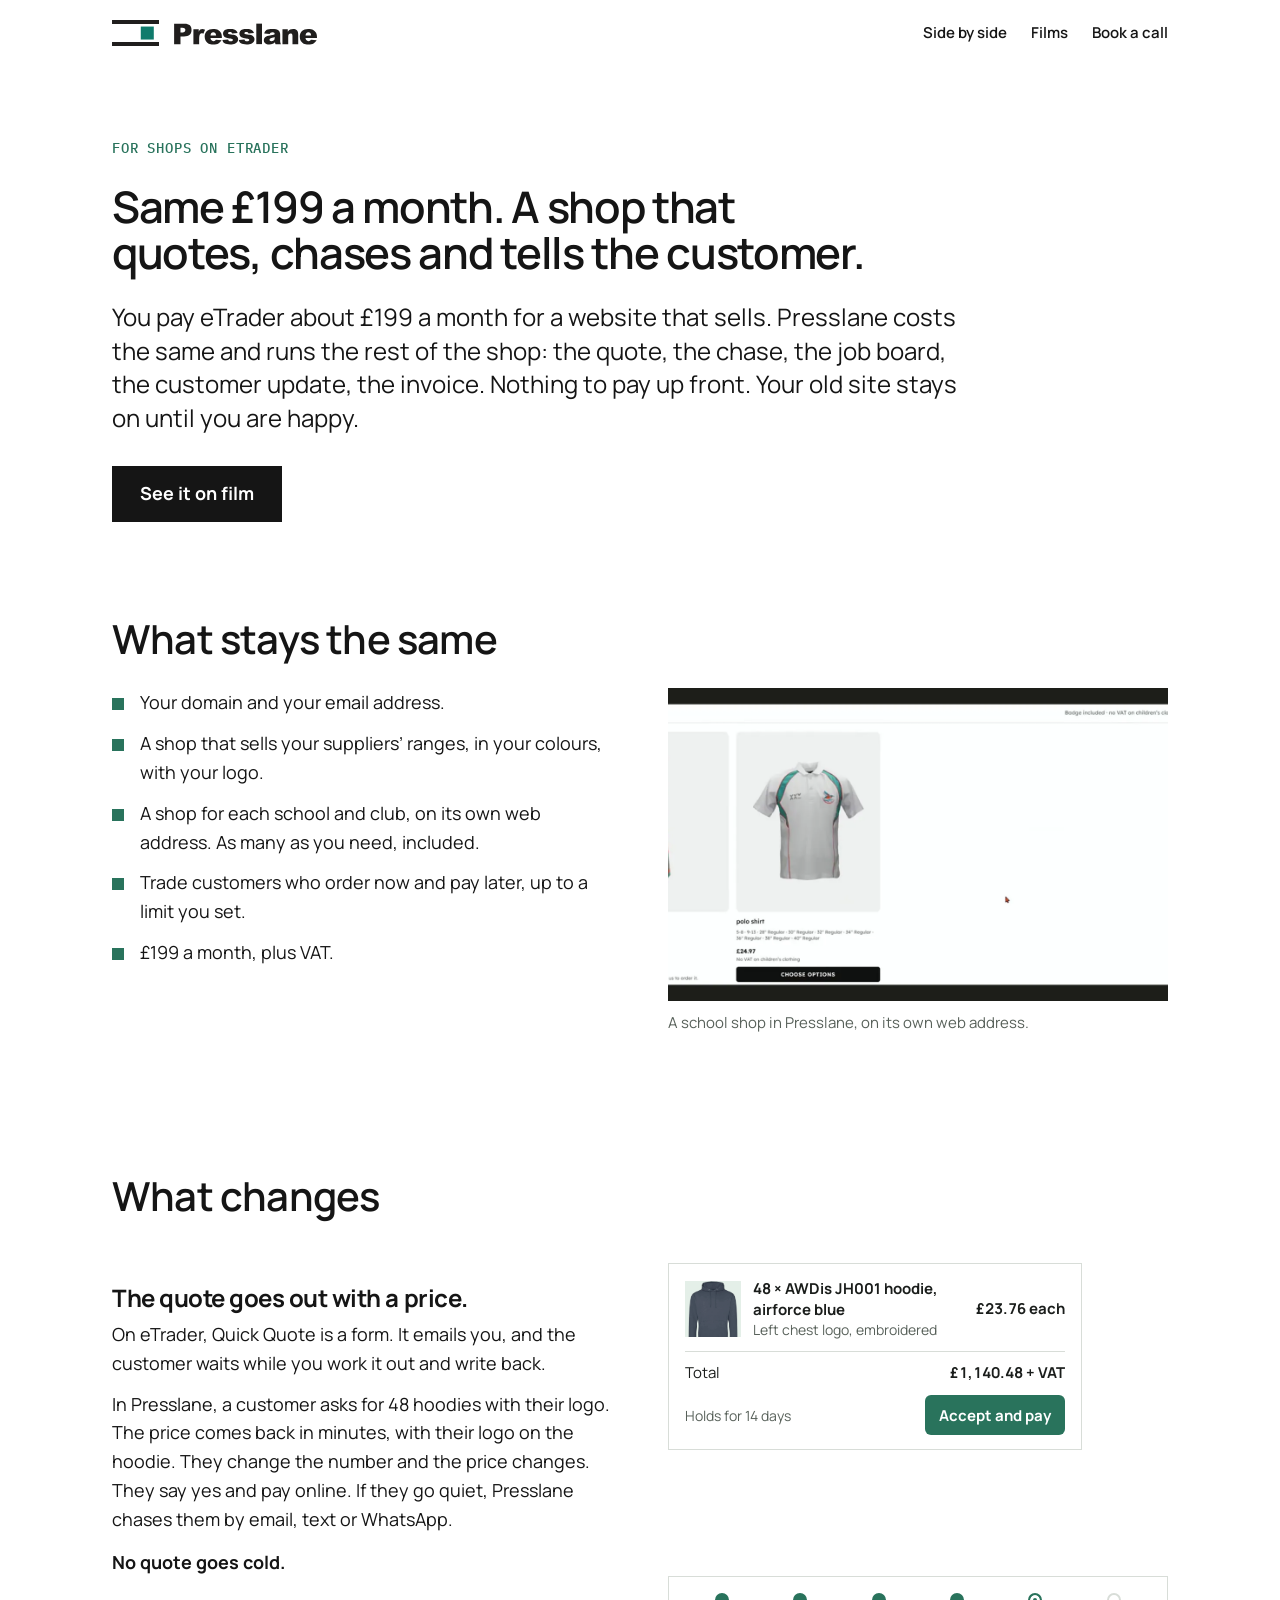
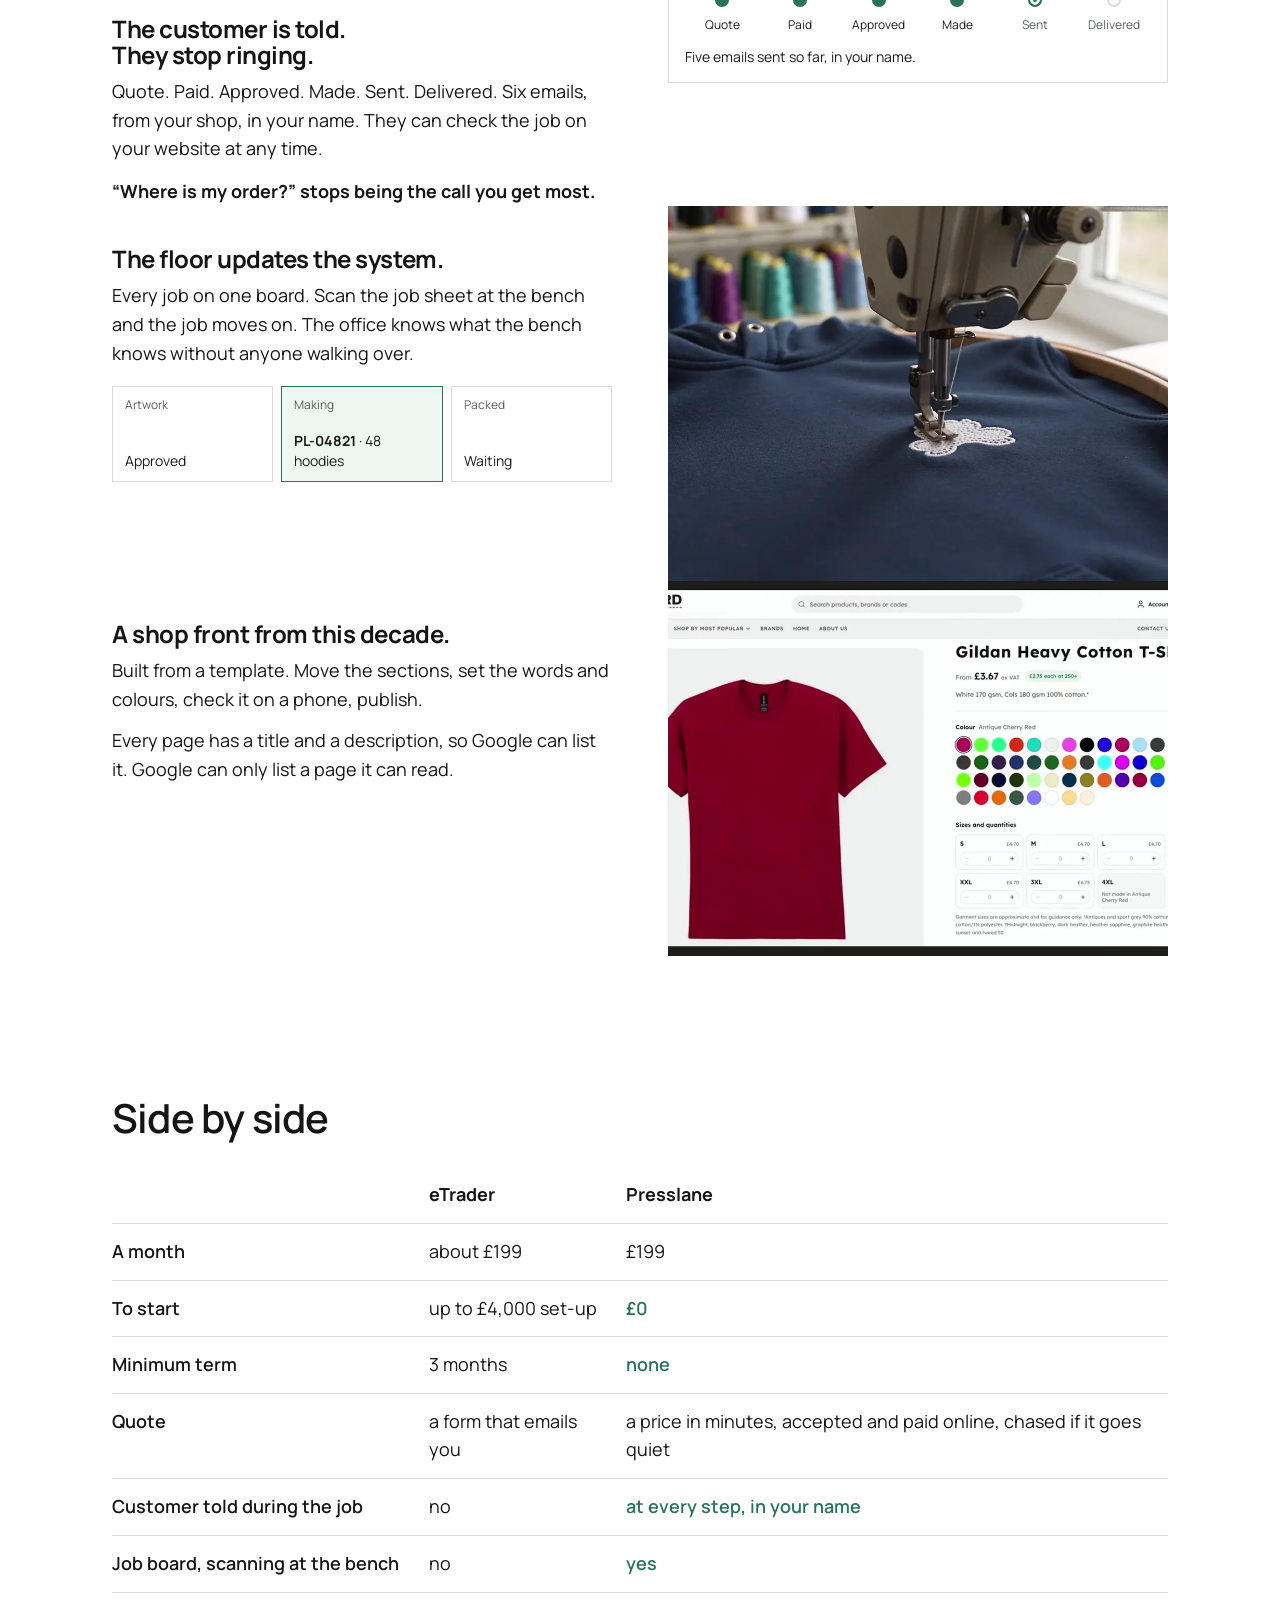
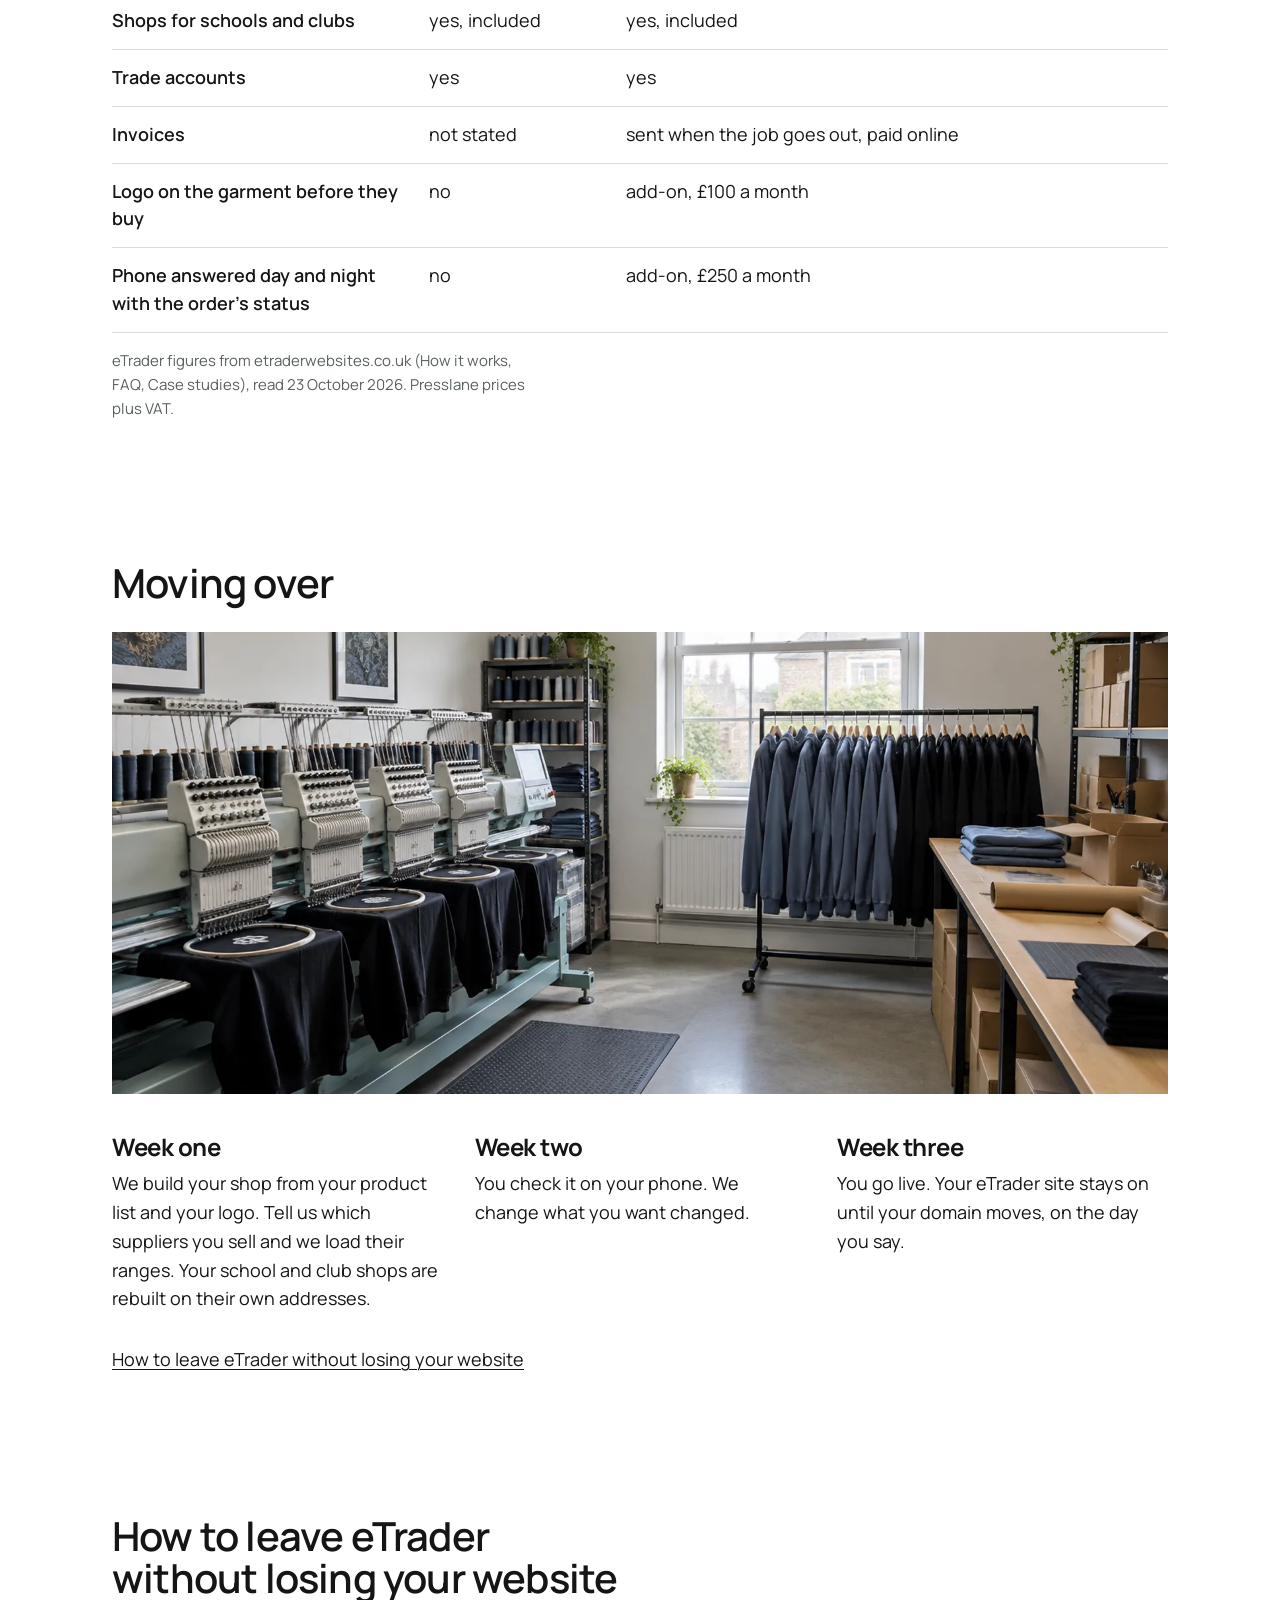
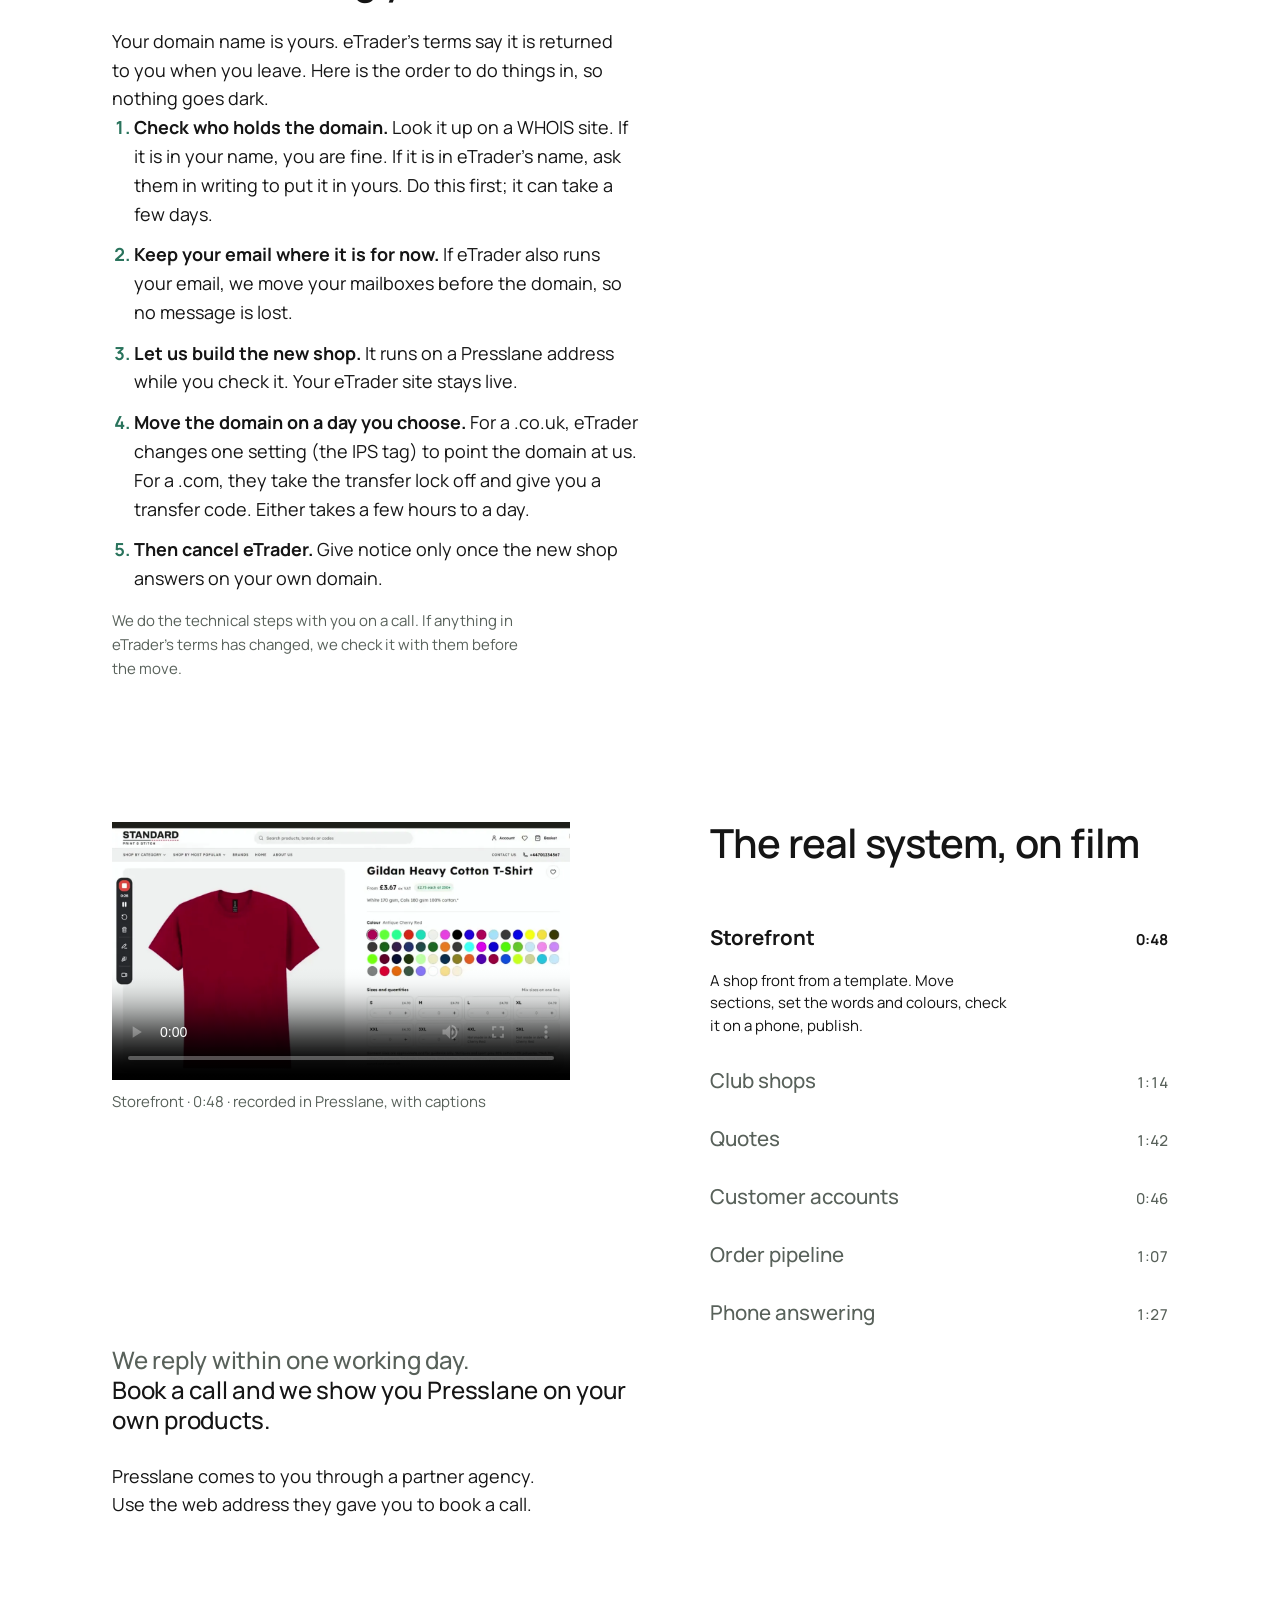
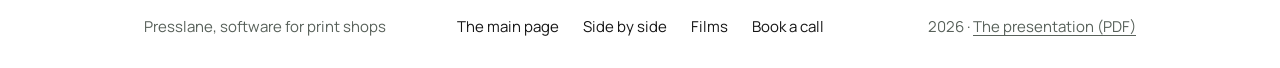
==== etrader/index.html @ ac603673 "Add the eTrader comparison page at /etrader For shops on eTrader, served on every agency address: wh" ====
<!doctype html>
<html lang="en-GB">
<head>
  <meta charset="utf-8">
  <meta name="viewport" content="width=device-width, initial-scale=1">
  <title>Presslane for shops on eTrader</title>
  <meta name="description" content="You pay eTrader about £199 a month for a website that sells. Presslane costs the same and runs the rest of the shop: the quote, the chase, the job board, the customer update, the invoice. Nothing up front.">
  <meta property="og:title" content="Presslane for shops on eTrader">
  <meta property="og:description" content="Same £199 a month. A shop that quotes, chases and tells the customer. Nothing to pay up front. Your old site stays on until you are happy.">
  <meta property="og:type" content="website">
  <link rel="icon" href="/favicon.svg" type="image/svg+xml">
  <link rel="preload" href="/assets/fonts/manrope-latin.woff2" as="font" type="font/woff2" crossorigin>
  <link rel="stylesheet" href="/styles.css">
  <style>
    /* The comparison page: the main page's styles, one reading column, flush left. */
    @font-face { font-family: "IBM Plex Mono"; src: url("/assets/fonts/plex-mono-500-latin.woff2") format("woff2"); font-weight: 500; font-display: swap; } /* taste-skill-ignore: the brief asks for a Plex Mono kicker */
    .cmp { background: var(--paper); }
    .cmp-wrap { max-width: 1120px; margin: 0 auto; padding: 0 var(--margin); }
    .cmp-top { display: flex; justify-content: space-between; align-items: center; gap: 16px; padding: 20px 0; }
    .cmp-top .lockup { width: clamp(140px, 16vw, 220px); }
    .cmp-top nav { display: flex; gap: 24px; font-size: var(--step-small); font-weight: 600; }
    .cmp-top nav a { text-decoration: none; }
    .kicker { font-family: "IBM Plex Mono", ui-monospace, Menlo, Consolas, monospace; font-weight: 500; font-size: 14px; letter-spacing: 0.06em; color: var(--accent); } /* taste-skill-ignore: the brief asks for this kicker */
    .cmp-hero { padding: 72px 0 96px; display: grid; gap: 24px; max-width: 960px; }
    .cmp-hero h1 { font-size: clamp(1.75rem, 1.2rem + 1.9vw, 3rem); line-height: 1.06; letter-spacing: -0.03em; max-width: 36ch; }
    .cmp-hero .sub { font-size: var(--step-lead); line-height: 1.4; max-width: 58ch; }
    .cmp-ctas { display: flex; flex-wrap: wrap; gap: 12px; margin-top: 8px; }
    .cmp-section { padding: 0 0 var(--section); }
    .cmp-section h2 { font-size: var(--step-head); margin-bottom: 28px; max-width: 20ch; }
    .cmp-section h3 { font-size: var(--step-lead); font-weight: 700; margin: 40px 0 10px; max-width: 24ch; }
    .cmp-section p, .cmp-section li { max-width: 46ch; line-height: 1.6; }
    .cmp-section p + p { margin-top: 12px; }
    .plain { list-style: none; padding: 0; display: grid; gap: 12px; }
    .plain li { padding-left: 28px; position: relative; }
    .plain li::before { content: ""; position: absolute; left: 0; top: 0.55em; width: 12px; height: 12px; background: var(--accent); }
    .cmp-section .closing { font-weight: 700; margin-top: 14px; }
    .change-grid { display: grid; grid-template-columns: 1fr 1fr; gap: 40px 56px; align-items: start; }
    .change-grid > *, .same-grid > *, .weeks-grid > * { min-width: 0; }
    .change-grid figure img { width: 100%; aspect-ratio: 4 / 3; object-fit: cover; }
    .change-grid .ui-quote { margin-top: 18px; max-width: 46ch; }

    /* the table: a real table, so it keeps its lines */
    .side { width: 100%; border-collapse: collapse; font-size: var(--step-body); }
    .side th, .side td { text-align: left; vertical-align: top; padding: 14px 16px 14px 0; border-bottom: 1px solid var(--ui-line); }
    .side th { font-weight: 700; font-size: var(--step-small); color: var(--muted); }
    .side th.brand { color: var(--ink); font-size: var(--step-body); }
    .side td:first-child { font-weight: 600; width: 30%; }
    .side td.yes { color: var(--accent); font-weight: 600; }
    .side td { padding-right: 24px; }
    .source { font-size: var(--step-small); color: var(--muted); margin-top: 16px; max-width: 70ch; }

    .weeks-grid { display: grid; grid-template-columns: repeat(3, 1fr); gap: 32px; }
    .weeks-grid h3 { margin-top: 0; }
    .band { margin: 0 0 40px; }
    .band img { width: 100%; aspect-ratio: 16 / 7; object-fit: cover; }
    .same-grid { display: grid; grid-template-columns: 1fr 1fr; gap: 40px 56px; align-items: start; }
    .same-grid figure img { width: 100%; aspect-ratio: 16 / 10; object-fit: cover; }
    .same-grid figcaption { font-size: var(--step-small); color: var(--muted); margin-top: 10px; }
    .guide ol { padding-left: 22px; display: grid; gap: 12px; }
    .guide li::marker { color: var(--accent); font-weight: 700; }

    /* the films block from the main page, in one column here */
    .cmp .films { padding: 0; grid-template-columns: 5fr 1fr 5fr; max-width: none; }
    .cmp .player { top: 12vh; }
    .cmp .talk { padding: 0 0 96px; }
    .cmp .talk-col { margin: 0; max-width: 560px; }
    .cmp .talk .weeks { display: none; }
    .cmp .foot { margin-top: 0; }

    @media (max-width: 899px) {
      .cmp-top nav { gap: 14px; }
      .cmp-top nav a { white-space: nowrap; }
      .cmp-top nav a:first-child { display: none; }
      .cmp-hero { padding: 40px 0 64px; }
      .cmp-section h2 { font-size: 1.5rem; }
      .change-grid, .same-grid { grid-template-columns: 1fr; gap: 24px; }
      .change-grid figure { order: -1; }
      .band img { aspect-ratio: 4 / 3; }
      /* the table stacks: each row becomes what, then eTrader, then Presslane */
      .side { font-size: 1rem; }
      .side thead { display: none; }
      .side tr { display: block; padding: 14px 0; border-bottom: 1px solid var(--ui-line); }
      .side td { display: block; border: 0; padding: 2px 0; width: auto; }
      .side td:first-child { width: auto; font-size: var(--step-body); padding-bottom: 6px; }
      .side td:nth-child(2)::before { content: "eTrader: "; color: var(--muted); }
      .side td:nth-child(3)::before { content: "Presslane: "; color: var(--muted); font-weight: 400; }
      .weeks-grid { grid-template-columns: 1fr; gap: 20px; }
      .cmp .films { grid-template-columns: 1fr; }
      .cmp .player { position: static; }
    }
  </style>
  <script>document.documentElement.classList.add('js')</script>
</head>
<body class="cmp">
<a class="skip" href="#main">Skip to content</a>

<div class="cmp-wrap">
  <header class="cmp-top">
    <a class="lockup" href="/" aria-label="Presslane, home"><img src="/assets/presslane-lockup.svg" alt="Presslane" width="220" height="28"></a>
    <nav aria-label="Page"><a class="link" href="#side">Side by side</a><a class="link" href="#films">Films</a><a class="link" href="#talk">Book a call</a></nav>
  </header>
</div>

<main id="main" class="cmp-wrap">

  <section class="cmp-hero" aria-labelledby="h1">
    <p class="kicker">FOR SHOPS ON ETRADER</p><!-- taste-skill-ignore: the brief asks for this kicker -->
    <h1 id="h1">Same £199 a month. A shop that quotes, chases and tells the customer.</h1>
    <p class="sub">You pay eTrader about £199 a month for a website that sells. Presslane costs the same and runs the rest of the shop: the quote, the chase, the job board, the customer update, the invoice. Nothing to pay up front. Your old site stays on until you are happy.</p>
    <div class="cmp-ctas">
      <a class="button js-book" href="#talk" hidden>Book a call</a>
      <a class="button quiet" href="#films">See it on film</a>
    </div>
  </section>

  <section class="cmp-section" id="same">
    <h2>What stays the same</h2>
    <div class="same-grid" data-reveal="parts">
      <ul class="plain">
        <li>Your domain and your email address.</li>
        <li>A shop that sells your suppliers’ ranges, in your colours, with your logo.</li>
        <li>A shop for each school and club, on its own web address. As many as you need, included.</li>
        <li>Trade customers who order now and pay later, up to a limit you set.</li>
        <li>£199 a month, plus VAT.</li>
      </ul>
      <figure><img src="/assets/system/club-shop-setup-poster.webp" alt="A school shop in Presslane: a tie and a polo shirt with the school badge" width="1280" height="720" loading="lazy"><figcaption>A school shop in Presslane, on its own web address.</figcaption></figure>
    </div>
  </section>

  <section class="cmp-section" id="changes">
    <h2>What changes</h2>

    <div class="change-grid" data-reveal="parts">
      <div>
        <h3>The quote goes out with a price.</h3>
        <p>On eTrader, Quick Quote is a form. It emails you, and the customer waits while you work it out and write back.</p>
        <p>In Presslane, a customer asks for 48 hoodies with their logo. The price comes back in minutes, with their logo on the hoodie. They change the number and the price changes. They say yes and pay online. If they go quiet, Presslane chases them by email, text or WhatsApp.</p>
        <p class="closing">No quote goes cold.</p>
      </div>
      <div>
        <div class="ui-quote" data-ui>
          <div class="ui-row">
            <div class="ui-thumb"><img src="/assets/hoodie.webp" alt="" width="56" height="56"></div>
            <div class="grow"><div class="ui-name">48 × AWDis JH001 hoodie, airforce blue</div><div class="ui-sub">Left chest logo, embroidered</div></div>
            <div class="ui-money">£23.76 each</div>
          </div>
          <div class="ui-row ui-total"><span>Total</span><span class="ui-money">£1,140.48 + VAT</span></div>
          <div class="ui-row"><span class="ui-sub">Holds for 14 days</span><span class="ui-btn">Accept and pay</span></div>
        </div>
      </div>
    </div>

    <div class="change-grid" data-reveal="parts">
      <div>
        <h3>The customer is told. They stop ringing.</h3>
        <p>Quote. Paid. Approved. Made. Sent. Delivered. Six emails, from your shop, in your name. They can check the job on your website at any time.</p>
        <p class="closing">“Where is my order?” stops being the call you get most.</p>
      </div>
      <div>
        <div class="ui-track" data-ui>
          <ol>
            <li class="done"><i></i>Quote</li><li class="done"><i></i>Paid</li><li class="done"><i></i>Approved</li>
            <li class="done"><i></i>Made</li><li class="now"><i></i>Sent</li><li><i></i>Delivered</li>
          </ol>
          <div class="ui-note">Five emails sent so far, in your name.</div>
        </div>
      </div>
    </div>

    <div class="change-grid" data-reveal="parts">
      <div>
        <h3>The floor updates the system.</h3>
        <p>Every job on one board. Scan the job sheet at the bench and the job moves on. The office knows what the bench knows without anyone walking over.</p>
        <div class="ui-frames" data-ui style="margin-top:18px;" aria-label="The job board">
          <div class="ui-card"><span class="ui-stage">Artwork</span><span>Approved</span></div>
          <div class="ui-card live"><span class="ui-stage">Making</span><span><b>PL-04821</b> · 48 hoodies</span></div>
          <div class="ui-card"><span class="ui-stage">Packed</span><span>Waiting</span></div>
        </div>
      </div>
      <figure><img src="/assets/video/make-poster.webp" alt="An embroidery machine stitching a logo onto a hoodie" width="960" height="960" loading="lazy"></figure>
    </div>

    <div class="change-grid" data-reveal="parts">
      <div>
        <h3>A shop front from this decade.</h3>
        <p>Built from a template. Move the sections, set the words and colours, check it on a phone, publish.</p>
        <p>Every page has a title and a description, so Google can list it. Google can only list a page it can read.</p>
      </div>
      <figure><img src="/assets/system/storefront-setup-poster.webp" alt="A Presslane shop front: a t-shirt product page with colours and sizes" width="1280" height="720" loading="lazy"></figure>
    </div>
  </section>

  <section class="cmp-section" id="side" data-reveal>
    <h2>Side by side</h2>
    <div class="side-scroll">
      <table class="side">
        <thead>
          <tr><th scope="col"><span class="sr-only">What</span></th><th scope="col" class="brand">eTrader</th><th scope="col" class="brand">Presslane</th></tr>
        </thead>
        <tbody>
          <tr><td>A month</td><td>about £199</td><td>£199</td></tr>
          <tr><td>To start</td><td>up to £4,000 set-up</td><td class="yes">£0</td></tr>
          <tr><td>Minimum term</td><td>3 months</td><td class="yes">none</td></tr>
          <tr><td>Quote</td><td>a form that emails you</td><td>a price in minutes, accepted and paid online, chased if it goes quiet</td></tr>
          <tr><td>Customer told during the job</td><td>no</td><td class="yes">at every step, in your name</td></tr>
          <tr><td>Job board, scanning at the bench</td><td>no</td><td class="yes">yes</td></tr>
          <tr><td>Shops for schools and clubs</td><td>yes, included</td><td>yes, included</td></tr>
          <tr><td>Trade accounts</td><td>yes</td><td>yes</td></tr>
          <tr><td>Invoices</td><td>not stated</td><td>sent when the job goes out, paid online</td></tr>
          <tr><td>Logo on the garment before they buy</td><td>no</td><td>add-on, £100 a month</td></tr>
          <tr><td>Phone answered day and night with the order’s status</td><td>no</td><td>add-on, £250 a month</td></tr>
        </tbody>
      </table>
    </div>
    <p class="source">eTrader figures from etraderwebsites.co.uk (How it works, FAQ, Case studies), read 23 October 2026. Presslane prices plus VAT.</p>
  </section>

  <section class="cmp-section" id="moving" data-reveal="parts">
    <h2>Moving over</h2>
    <figure class="band"><img src="/assets/photos/workshop.webp" alt="A small embroidery and print workshop in the morning, machines ready and a rail of finished garments" width="1600" height="900" loading="lazy"></figure>
    <div class="weeks-grid">
      <div><h3>Week one</h3><p>We build your shop from your product list and your logo. Tell us which suppliers you sell and we load their ranges. Your school and club shops are rebuilt on their own addresses.</p></div>
      <div><h3>Week two</h3><p>You check it on your phone. We change what you want changed.</p></div>
      <div><h3>Week three</h3><p>You go live. Your eTrader site stays on until your domain moves, on the day you say.</p></div>
    </div>
    <p style="margin-top:32px;"><a class="link-plain" href="#leaving">How to leave eTrader without losing your website</a></p>
  </section>

  <section class="cmp-section guide" id="leaving" data-reveal="parts">
    <h2>How to leave eTrader without losing your website</h2>
    <p>Your domain name is yours. eTrader’s terms say it is returned to you when you leave. Here is the order to do things in, so nothing goes dark.</p>
    <ol>
      <li><b>Check who holds the domain.</b> Look it up on a WHOIS site. If it is in your name, you are fine. If it is in eTrader’s name, ask them in writing to put it in yours. Do this first; it can take a few days.</li>
      <li><b>Keep your email where it is for now.</b> If eTrader also runs your email, we move your mailboxes before the domain, so no message is lost.</li>
      <li><b>Let us build the new shop.</b> It runs on a Presslane address while you check it. Your eTrader site stays live.</li>
      <li><b>Move the domain on a day you choose.</b> For a .co.uk, eTrader changes one setting (the IPS tag) to point the domain at us. For a .com, they take the transfer lock off and give you a transfer code. Either takes a few hours to a day.</li>
      <li><b>Then cancel eTrader.</b> Give notice only once the new shop answers on your own domain.</li>
    </ol>
    <p class="source">We do the technical steps with you on a call. If anything in eTrader’s terms has changed, we check it with them before the move.</p>
  </section>

  <section class="films" id="films">
    <div class="player">
      <video id="filmVideo" controls playsinline preload="none" poster="/assets/system/storefront-setup-poster.webp" width="1920" height="1080">
        <track id="filmTrack" kind="captions" srclang="en" label="English" src="/assets/system/storefront-setup.vtt" default>
      </video>
      <p class="now" id="filmNow">Storefront · 0:48 · recorded in Presslane, with captions</p>
    </div>
    <div class="film-list">
      <h2>The real system, on film</h2>
      <div id="filmRows">
        <button class="frow" type="button" aria-pressed="true" data-film="storefront"><span>Storefront</span><span class="len">0:48</span></button>
        <p class="fdesc">A shop front from a template. Move sections, set the words and colours, check it on a phone, publish.</p>
        <button class="frow" type="button" aria-pressed="false" data-film="clubshops"><span>Club shops</span><span class="len">1:14</span></button>
        <p class="fdesc">A shop for a school or club on its own address, with its crest and its sizes.</p>
        <button class="frow" type="button" aria-pressed="false" data-film="quotes"><span>Quotes</span><span class="len">1:42</span></button>
        <p class="fdesc">A quote built from your price list, sent, accepted and paid online.</p>
        <button class="frow" type="button" aria-pressed="false" data-film="customers"><span>Customer accounts</span><span class="len">0:46</span></button>
        <p class="fdesc">A trade customer set up to order now and pay later, with a credit limit.</p>
        <button class="frow" type="button" aria-pressed="false" data-film="pipeline"><span>Order pipeline</span><span class="len">1:07</span></button>
        <p class="fdesc">Every accepted quote lands as an order and moves down the board to the door.</p>
        <button class="frow" type="button" aria-pressed="false" data-film="voice"><span>Phone answering</span><span class="len">1:27</span></button>
        <p class="fdesc">A customer rings for an update. The answer changes as the order moves.</p>
      </div>
    </div>
  </section>

  <section class="talk" id="talk" aria-label="Book a call">
    <div class="talk-col">
      <p class="prompt"><span class="soft">We reply within one working day.</span><span class="hard">Book a call and we show you Presslane on your own products.</span></p>

      <form class="ask-form js-agency" id="contactForm" data-page="etrader" novalidate hidden>
        <div class="field-wrap">
          <label class="sr-only" for="cEmail">Your email</label>
          <input class="field" id="cEmail" name="email" type="email" autocomplete="email" required maxlength="200" placeholder="Your email">
          <button class="go" type="submit" aria-label="Send"><svg width="20" height="20" viewBox="0 0 20 20" aria-hidden="true"><path d="M3 10h12M10 4l6 6-6 6" fill="none" stroke="currentColor" stroke-width="2.4"/></svg></button>
        </div>
        <div class="more" id="cMore" hidden>
          <label class="sr-only" for="cName">Your name</label>
          <input class="field short" id="cName" name="name" autocomplete="name" required maxlength="100" placeholder="Your name">
          <label class="sr-only" for="cPhone">Phone, if you would rather talk</label>
          <input class="field short" id="cPhone" name="phone" type="tel" autocomplete="tel" maxlength="40" placeholder="Phone, if you would rather talk">
          <label class="sr-only" for="cSuppliers">Which suppliers do you sell?</label>
          <input class="field short" id="cSuppliers" name="suppliers" maxlength="300" placeholder="Which suppliers do you sell? Pencarrie, Ralawise…">
          <label class="sr-only" for="cMessage">Anything else</label>
          <textarea class="field" id="cMessage" name="message" rows="3" maxlength="4000" placeholder="Anything else you want us to know"></textarea>
          <button class="button" type="submit">Send</button>
        </div>
        <label class="hp" aria-hidden="true">Website<input name="website" tabindex="-1" autocomplete="off"></label>
        <p class="next" id="cNext">Your email first. Then your name and which suppliers you sell, so week one can start.</p>
      </form>

      <p class="ask-form js-agency" hidden><a class="button quiet js-book" href="#talk">Book a call</a></p>

      <p class="no-agency js-noagency">Presslane comes to you through a partner agency. Use the web address they gave you to book a call.</p>
    </div>
  </section>

  <footer class="foot">
    <span>Presslane, software for print shops</span>
    <nav aria-label="Site"><a href="/">The main page</a><a href="#side">Side by side</a><a href="#films">Films</a><a href="#talk">Book a call</a></nav>
    <span class="right">2026 · <a class="link-plain" href="/assets/presslane-presentation.pdf">The presentation (PDF)</a></span>
  </footer>

</main>

<script src="/assets/vendor/gsap.min.js" defer></script>
<script src="/assets/vendor/ScrollTrigger.min.js" defer></script>
<script src="/agencies.js" defer></script>
<script src="/app.js" defer></script>
</body>
</html>
---- styles.css ----
/* Presslane marketing site — the split stage.
   One typeface (Manrope), white paper, Presslane green, square corners.
   Half the screen is a stage that follows one job; the other half is a calm reading column. */

@font-face {
  font-family: "Manrope";
  src: url("assets/fonts/manrope-latin.woff2") format("woff2");
  font-weight: 400 800;
  font-display: swap;
}

:root {
  --ground: #eef1ee;        /* the page behind the two panels */
  --paper: #ffffff;         /* the reading sheet */
  --field: #e4efe8;         /* the stage field, pale Presslane green */
  --ink: #151515;
  --muted: #58615a;
  --accent: #29735c;        /* Presslane green */
  --accent-strong: #1f5a48;
  --accent-ink: #ffffff;
  --dark: #0c221d;          /* the one dark field */
  --dark-ink: #f1f5f2;
  --dark-muted: #b4c9bd;
  --ui-line: #d8ddd8;       /* only inside interface fragments and forms */

  --font: "Manrope", system-ui, -apple-system, "Segoe UI", sans-serif;
  --step-small: 0.9375rem;
  --step-body: clamp(1.0625rem, 1rem + 0.3vw, 1.125rem);
  --step-lead: clamp(1.25rem, 1.1rem + 0.6vw, 1.5rem);
  --step-head: clamp(1.75rem, 1.25rem + 1.7vw, 2.5rem);
  --step-display: clamp(2.5rem, 1.6rem + 2.7vw, 3.5rem);

  --gap: 12px;
  --margin: clamp(20px, 3vw, 32px);
  --axis: clamp(24px, 8vw, 112px);       /* the reading column's left edge inside the sheet */
  --section: clamp(96px, 11vw, 176px);
  --radius: 0;

  --ease-out: cubic-bezier(0.22, 1, 0.36, 1);
  --ease-in-out: cubic-bezier(0.76, 0, 0.24, 1);
  --ease-soft: cubic-bezier(0.33, 1, 0.68, 1);
  --t-press: 140ms;
  --t-hover: 180ms;
  --t-ui: 240ms;
  --t-reveal: 800ms;
}

/* ---------- reset ---------- */
*, *::before, *::after { box-sizing: border-box; }
html { -webkit-text-size-adjust: 100%; text-size-adjust: 100%; }
body {
  margin: 0; background: var(--ground); color: var(--ink);
  font-family: var(--font); font-size: var(--step-body); line-height: 1.55;
  font-kerning: normal; -webkit-font-smoothing: antialiased; text-rendering: optimizeLegibility;
}
h1, h2, h3, p, figure, blockquote, ul, ol, dl, dd { margin: 0; }
ul[class], ol[class] { padding: 0; list-style: none; }
img, video, svg { display: block; max-width: 100%; }
img, video { height: auto; }
button, input, select, textarea { font: inherit; color: inherit; }
button { background: none; border: 0; padding: 0; cursor: pointer; }
a { color: inherit; }
h1, h2, h3 { font-weight: 600; text-wrap: balance; letter-spacing: -0.02em; line-height: 1.05; }
p { text-wrap: pretty; }
.sr-only { position: absolute; width: 1px; height: 1px; overflow: hidden; clip-path: inset(50%); white-space: nowrap; }
:focus-visible { outline: 2px solid var(--accent); outline-offset: 3px; }
::selection { background: var(--accent); color: var(--accent-ink); }
[hidden] { display: none !important; }
.skip { position: absolute; left: 16px; top: -100px; z-index: 100; background: var(--ink); color: #fff; padding: 12px 16px; font-weight: 700; }
.skip:focus { top: 12px; }

/* ---------- controls ---------- */
.button {
  display: inline-flex; align-items: center; justify-content: center; min-height: 56px; padding: 0 28px;
  background: var(--accent); color: var(--accent-ink); font-weight: 700; text-decoration: none; white-space: nowrap;
  border-radius: var(--radius);
  transition: transform var(--t-press) var(--ease-out), background-color var(--t-hover) ease;
}
.button:active { transform: scale(0.97); }
.button.quiet { background: var(--ink); }
.link { text-decoration: underline; text-decoration-color: transparent; text-underline-offset: 0.2em; text-decoration-thickness: 0.07em; transition: text-decoration-color var(--t-hover) ease; }
.link-plain { text-decoration: underline; text-underline-offset: 0.18em; text-decoration-thickness: 0.07em; }
@media (hover: hover) and (pointer: fine) {
  .button:hover { background-color: var(--accent-strong); }
  .button.quiet:hover { background-color: #000; }
  .link:hover { text-decoration-color: currentColor; }
}

/* =========================================================
   The split: reading sheet on the left, the stage on the right
   ========================================================= */
.split {
  display: grid; grid-template-columns: 1fr 1fr; gap: var(--gap);
  padding: var(--gap); align-items: stretch;   /* the stage column must run the full height, or its sticky panel has no room to travel */
}
.read { background: var(--paper); min-width: 0; border-radius: var(--radius); grid-column: 1; grid-row: 1; }
.stage { position: relative; min-width: 0; grid-column: 2; grid-row: 1; }
.stage-inner {
  position: sticky; top: var(--gap); height: calc(100svh - 2 * var(--gap));
  background: var(--field); overflow: hidden; border-radius: var(--radius);
}
.layer { position: absolute; inset: 0; opacity: 0; visibility: hidden; }
.layer.is-on { opacity: 1; visibility: visible; }
.layer img, .layer video { width: 100%; height: 100%; object-fit: cover; }
.layer-field { display: grid; place-items: center; padding: 5% 6% 84px; }
.layer-field svg { width: 100%; height: 100%; }
.layer-sheet { display: grid; place-items: center; padding: 6% 8% 84px; }
.layer-sheet svg { width: 100%; height: 100%; }

/* the bar across the bottom of the stage: your logo rides along */
.stage-bar {
  position: absolute; left: 0; right: 0; bottom: 0; height: 72px; z-index: 3;
  background: var(--paper); display: flex; align-items: center; gap: 10px; padding: 0 16px;
}
.stage-bar .bar-label { font-size: var(--step-small); font-weight: 700; margin-right: 6px; white-space: nowrap; }
.logo-pick {
  width: 56px; height: 36px; display: grid; place-items: center; background: var(--field); color: var(--ink);
  border-radius: var(--radius); transition: transform var(--t-press) var(--ease-out), background-color var(--t-hover) ease;
}
.logo-pick svg { width: 46px; height: 24px; }
.logo-pick[aria-pressed="true"] { background: var(--ink); color: #fff; }
.logo-pick:active { transform: scale(0.95); }
.upload { position: relative; overflow: hidden; display: inline-flex; align-items: center; min-height: 36px; padding: 0 12px; background: var(--accent); color: var(--accent-ink); font-weight: 700; font-size: var(--step-small); cursor: pointer; white-space: nowrap; }
.upload input { position: absolute; inset: 0; opacity: 0; cursor: pointer; }
.upload:focus-within { outline: 2px solid var(--ink); outline-offset: 2px; }
.bar-status { font-size: var(--step-small); color: var(--muted); margin-left: auto; max-width: 24ch; text-align: right; line-height: 1.3; }

/* stamps on the hoodie */
.stamp { opacity: 0; visibility: hidden; }

/* ---------- hero: the menu sheet ---------- */
.hero {
  min-height: calc(100svh - 2 * var(--gap));
  display: grid; grid-template-rows: auto 1fr; padding: 20px var(--margin) 0; text-align: center;
}
.top { display: grid; grid-template-columns: 1fr auto 1fr; align-items: center; gap: 16px; }
.top a.link { font-size: var(--step-small); font-weight: 600; text-decoration: none; }
.top a.link:first-child { justify-self: start; }
.top a.link:last-child { justify-self: end; }
.top .lockup { width: clamp(150px, 18vw, 260px); margin: 0 auto; }
.top .lockup img { width: 100%; }
.hero-body { align-self: start; padding-top: 20vh; padding-bottom: 72px; display: grid; gap: 22px; justify-items: center; }
.hero h1 { font-size: var(--step-display); font-weight: 600; line-height: 1.02; letter-spacing: -0.03em; max-width: 15ch; }
.hero .sub { font-size: var(--step-lead); line-height: 1.4; max-width: 38ch; }
.hero .button { margin-top: 10px; }

/* ---------- the gaps: narrow column, nothing else ---------- */
.gaps { padding: calc(var(--section) * 0.6) var(--margin) var(--section) var(--axis); }
.gaps .col { max-width: 340px; display: grid; gap: 1.1em; font-size: 1rem; line-height: 1.55; }
.gaps .col p:first-child { font-weight: 700; font-size: var(--step-body); }

/* ---------- one job: run-in column ---------- */
.job { padding: 0 var(--margin) var(--section) var(--axis); }
.job h2 { font-size: var(--step-head); margin-bottom: 48px; max-width: 16ch; }
.step { max-width: 46ch; }
.step + .step { margin-top: 72px; }
.step p { line-height: 1.6; }
.step p b { font-weight: 700; }
.evidence { margin-top: 20px; }
.m-pic { display: none; }   /* the phone's own pictures; the stage carries them on wide screens */

/* interface fragments: the product's own conventions apply inside */
[data-ui] { background: #fff; color: #1a1d1b; font-size: 15px; line-height: 1.4; border: 1px solid var(--ui-line); } /* taste-skill-ignore: the product's own border */
.ui-quote { padding: 14px 16px; display: grid; gap: 12px; }
.ui-row { display: flex; gap: 12px; align-items: center; justify-content: space-between; }
.ui-row .grow { flex: 1; min-width: 0; }
.ui-thumb { width: 56px; height: 56px; background: var(--field); flex: none; display: grid; place-items: center; overflow: hidden; }
.ui-thumb img, .ui-thumb svg { width: 100%; height: 100%; object-fit: contain; }
.ui-name { font-weight: 700; }
.ui-sub { color: #58615a; font-size: 14px; }
.ui-money { font-variant-numeric: tabular-nums; font-weight: 700; white-space: nowrap; }
.ui-total { border-top: 1px solid var(--ui-line); padding-top: 10px; } /* taste-skill-ignore: inside a data-ui fragment */
.ui-btn { display: inline-flex; align-items: center; min-height: 40px; padding: 0 14px; background: var(--accent); color: #fff; font-weight: 700; border-radius: 6px; font-size: 15px; }
.ui-ok { color: var(--accent); font-weight: 700; }
.ui-frames { display: grid; grid-template-columns: repeat(3, 1fr); gap: 8px; border: 0; background: transparent; }
.ui-card { height: 96px; border: 1px solid var(--ui-line); background: #fff; padding: 10px 12px; font-size: 14px; display: grid; align-content: space-between; } /* taste-skill-ignore: inside a data-ui fragment */
.ui-card .ui-stage { font-size: 12px; color: #58615a; }
.ui-card.live { border-color: var(--accent); background: #eef6f2; }
.ui-mail { padding: 14px 16px; display: grid; gap: 6px; }
.ui-mail .ui-from { font-size: 13px; color: #58615a; }
.ui-mail .ui-subject { font-weight: 700; font-size: 16px; }
.ui-track { padding: 16px; }
.ui-track ol { display: grid; grid-template-columns: repeat(6, 1fr); gap: 4px; padding: 0; list-style: none; counter-reset: none; }
.ui-track li { font-size: 12px; text-align: center; color: #58615a; display: grid; gap: 8px; justify-items: center; }
.ui-track li i { display: block; width: 14px; height: 14px; border-radius: 50%; background: #fff; border: 2px solid var(--ui-line); }
.ui-track li.done i { background: var(--accent); border-color: var(--accent); }
.ui-track li.done { color: #1a1d1b; }
.ui-track li.now i { border-color: var(--accent); box-shadow: inset 0 0 0 3px #fff; background: var(--accent); } /* taste-skill-ignore: a ring inside a data-ui fragment */
.ui-track .ui-note { margin-top: 12px; font-size: 14px; }

/* ---------- the box: a job sheet with the parts on it ---------- */
.box { background: var(--field); padding: 64px var(--margin) 88px var(--axis); }
.sheet {
  background: var(--paper); max-width: 560px; padding: 48px 32px 60px;
  clip-path: polygon(
    0 8px, 2.5% 0, 5% 8px, 7.5% 0, 10% 8px, 12.5% 0, 15% 8px, 17.5% 0, 20% 8px, 22.5% 0, 25% 8px, 27.5% 0, 30% 8px, 32.5% 0, 35% 8px, 37.5% 0, 40% 8px, 42.5% 0, 45% 8px, 47.5% 0, 50% 8px, 52.5% 0, 55% 8px, 57.5% 0, 60% 8px, 62.5% 0, 65% 8px, 67.5% 0, 70% 8px, 72.5% 0, 75% 8px, 77.5% 0, 80% 8px, 82.5% 0, 85% 8px, 87.5% 0, 90% 8px, 92.5% 0, 95% 8px, 97.5% 0, 100% 8px,
    100% calc(100% - 8px), 97.5% 100%, 95% calc(100% - 8px), 92.5% 100%, 90% calc(100% - 8px), 87.5% 100%, 85% calc(100% - 8px), 82.5% 100%, 80% calc(100% - 8px), 77.5% 100%, 75% calc(100% - 8px), 72.5% 100%, 70% calc(100% - 8px), 67.5% 100%, 65% calc(100% - 8px), 62.5% 100%, 60% calc(100% - 8px), 57.5% 100%, 55% calc(100% - 8px), 52.5% 100%, 50% calc(100% - 8px), 47.5% 100%, 45% calc(100% - 8px), 42.5% 100%, 40% calc(100% - 8px), 37.5% 100%, 35% calc(100% - 8px), 32.5% 100%, 30% calc(100% - 8px), 27.5% 100%, 25% calc(100% - 8px), 22.5% 100%, 20% calc(100% - 8px), 17.5% 100%, 15% calc(100% - 8px), 12.5% 100%, 10% calc(100% - 8px), 7.5% 100%, 5% calc(100% - 8px), 2.5% 100%, 0 calc(100% - 8px)
  );
}
.sheet h2 { text-align: center; font-size: var(--step-display); margin-bottom: 40px; }
.group + .group { margin-top: 44px; }
.group h3 { font-size: var(--step-body); font-weight: 700; margin-bottom: 18px; }
.item + .item { margin-top: 18px; }
.item-row { display: flex; justify-content: space-between; align-items: baseline; gap: 16px; }
.item-row .name { font-size: var(--step-body); font-weight: 600; }
.item-row .val { font-size: var(--step-small); color: var(--accent); font-weight: 700; white-space: nowrap; text-decoration: none; }
.item-row .val.plain { color: var(--muted); font-weight: 500; }
.item .desc { font-size: var(--step-small); color: var(--muted); max-width: 34ch; margin-top: 2px; }
.sheet .foot-line { margin-top: 44px; font-size: var(--step-small); color: var(--muted); text-align: center; }

/* =========================================================
   Showcase: their words on the dark field, your quote on the light
   ========================================================= */
.ask { display: grid; grid-template-columns: 1fr 1fr; position: relative; }
.ask-in, .ask-out { min-height: 90svh; padding: 26vh 8vw 140px; position: relative; }
.ask-in { background: var(--dark); color: var(--dark-ink); }
.ask-out { background: var(--field); color: var(--ink); }
.ask label.lbl { display: block; font-size: var(--step-small); color: var(--dark-muted); margin-bottom: 12px; }
.ask textarea {
  width: 100%; max-width: 34ch; min-height: 7.5em; resize: none; background: transparent; color: inherit; border: 0; padding: 0;
  font-size: clamp(1.25rem, 1rem + 0.9vw, 1.5rem); line-height: 1.4; caret-color: #fff;
}
.ask textarea:focus { outline: 0; }
.ask .hint { font-size: var(--step-small); color: var(--dark-muted); margin-top: 16px; max-width: 34ch; }
.ask-title { position: absolute; inset: 0; pointer-events: none; font-size: clamp(2.5rem, 5vw, 5rem); font-weight: 600; letter-spacing: -0.03em; line-height: 1; }
.ask-title span { position: absolute; bottom: 32px; }
.ask-title .a { left: 8vw; color: var(--dark-ink); }
.ask-title .b { right: 8vw; color: var(--ink); }
.quote-card { width: 100%; max-width: 500px; }
.quote-card .ui-head { display: flex; justify-content: space-between; gap: 12px; font-size: 14px; color: #58615a; padding: 12px 16px; border-bottom: 1px solid var(--ui-line); } /* taste-skill-ignore: inside a data-ui fragment */
.quote-card .ui-body { padding: 14px 16px; display: grid; gap: 12px; }
.swatch { display: inline-block; width: 12px; height: 12px; border-radius: 50%; vertical-align: -1px; margin-right: 4px; border: 1px solid rgba(0,0,0,.15); }

/* =========================================================
   Price: set like a menu
   ========================================================= */
.price { max-width: 1400px; margin: 0 auto; padding: var(--section) var(--margin); display: grid; grid-template-columns: repeat(12, minmax(0, 1fr)); column-gap: 24px; row-gap: 40px; }
.price-head { grid-column: 1 / span 4; }
.price-head h2 { font-size: var(--step-head); }
.price-head img { width: 100%; max-width: 300px; aspect-ratio: 4 / 5; object-fit: cover; margin-top: 32px; }
.price-list { grid-column: 5 / -1; display: grid; grid-template-columns: 1fr 1fr; gap: 48px 64px; align-content: start; }
.pgroup h3 { font-size: 24px; font-weight: 500; margin-bottom: 20px; letter-spacing: -0.01em; }
.prow { display: flex; justify-content: space-between; align-items: baseline; gap: 16px; font-size: var(--step-body); font-weight: 600; }
.prow .money { font-variant-numeric: tabular-nums; white-space: nowrap; }
.pitem + .pitem { margin-top: 22px; }
.pdesc { font-size: 1rem; color: var(--muted); max-width: 36ch; margin-top: 4px; line-height: 1.45; }
.pdesc.ink { color: var(--ink); }

/* =========================================================
   Films: sticky player, active list
   ========================================================= */
.films { max-width: 1400px; margin: 0 auto; padding: 0 var(--margin) var(--section); display: grid; grid-template-columns: 5fr 1fr 5fr; column-gap: 24px; }
.player { position: sticky; top: 12vh; grid-column: 1; }
.player video { width: 100%; aspect-ratio: 16 / 9; background: #0c221d; }
.player .now { font-size: var(--step-small); color: var(--muted); margin-top: 10px; }
.film-list { grid-column: 3; }
.film-list h2 { font-size: var(--step-head); margin-bottom: 48px; }
.frow { display: flex; justify-content: space-between; align-items: baseline; gap: 16px; width: 100%; text-align: left; min-height: 58px; padding: 10px 0; font-size: clamp(1.25rem, 1.6vw, 1.5rem); color: var(--muted); font-weight: 500; transition: color var(--t-hover) ease; }
.frow .len { font-size: var(--step-small); color: var(--muted); font-variant-numeric: tabular-nums; }
.frow[aria-pressed="true"] { color: var(--ink); font-weight: 700; }
.frow[aria-pressed="true"] .len { color: var(--ink); }
.fdesc { display: none; font-size: var(--step-small); max-width: 34ch; padding: 0 0 18px; line-height: 1.5; }
.frow[aria-pressed="true"] + .fdesc { display: block; }
@media (hover: hover) and (pointer: fine) { .frow:hover { color: var(--ink); } }

/* =========================================================
   Who it is for: a row you drag
   ========================================================= */
.who { padding: 0 0 var(--section); overflow-x: clip; }   /* the pictures slide in from the right; nothing may widen the page meanwhile */
.who .head { max-width: 1400px; margin: 0 auto 32px; padding: 0 var(--margin); display: grid; gap: 12px; }
.who h2 { font-size: var(--step-head); max-width: 16ch; }
.who .head p { max-width: 46ch; }
.row { display: grid; grid-template-columns: repeat(4, minmax(0, 1fr)); gap: var(--gap); padding: 0 var(--margin); max-width: 1400px; margin: 0 auto; }
.row figure { min-width: 0; }
.row img { width: 100%; aspect-ratio: 4 / 5; object-fit: cover; }
.row figcaption { font-size: var(--step-body); font-weight: 700; margin-top: 10px; }

/* =========================================================
   Talk to us: a picture of the floor, then one field
   ========================================================= */
.talk { padding: 0 var(--margin) 120px; }
.talk-photo { max-width: 1400px; margin: 0 auto 88px; }
.talk-photo img { width: 100%; aspect-ratio: 16 / 7; object-fit: cover; }
.talk-col { max-width: 520px; margin: 0 auto; }
.prompt { font-size: var(--step-lead); font-weight: 500; line-height: 1.25; letter-spacing: -0.01em; }
.prompt .soft { display: block; color: var(--muted); }
.prompt .hard { display: block; color: var(--ink); }
.ask-form { margin-top: 28px; display: grid; gap: 12px; }
.field-wrap { position: relative; }
.field { width: 100%; height: 64px; padding: 0 72px 0 20px; background: var(--field); border: 0; font-size: 1.125rem; border-radius: var(--radius); }
.field.short { height: 56px; padding-right: 20px; }
.field:focus { outline: 2px solid var(--accent); outline-offset: -2px; }
.go { position: absolute; right: 10px; top: 10px; width: 44px; height: 44px; display: grid; place-items: center; background: var(--accent); color: #fff; border-radius: var(--radius); transition: transform var(--t-press) var(--ease-out), background-color var(--t-hover) ease; }
.go:active { transform: scale(0.95); }
.more { display: grid; gap: 12px; }
.more textarea.field { height: auto; min-height: 96px; padding: 14px 20px; resize: vertical; }
.more .button { justify-self: start; }
.next { font-size: var(--step-small); color: var(--muted); }
.next.said { color: var(--ink); font-size: var(--step-small); font-weight: 600; }
.hp { position: absolute; left: -9999px; width: 1px; height: 1px; overflow: hidden; } /* taste-skill-ignore: the form's honeypot, not a line */
.weeks { margin-top: 72px; display: grid; gap: 14px; font-size: var(--step-small); }
.weeks div { display: grid; grid-template-columns: 112px 1fr; gap: 16px; }
.weeks dt { font-weight: 700; }
.weeks dd { margin: 0; color: var(--ink); }
.no-agency { margin-top: 28px; font-size: var(--step-body); max-width: 40ch; }

/* ---------- footer: one quiet line ---------- */
.foot { margin-top: 12svh; padding: 0 var(--margin) 30px; display: grid; grid-template-columns: 1fr auto 1fr; align-items: baseline; font-size: var(--step-small); color: var(--muted); }
.foot nav { display: flex; gap: 24px; justify-content: center; }
.foot nav a { color: var(--ink); text-decoration: none; }
.foot .right { justify-self: end; }

/* =========================================================
   Motion helpers (content is visible without script)
   ========================================================= */
.lines .line { display: block; overflow: hidden; padding-bottom: 0.08em; margin-bottom: -0.08em; }
.lines [data-line] { display: block; }
@media (prefers-reduced-motion: no-preference) {
  .js [data-rise] { opacity: 0; transform: translateY(18px); animation: rise var(--t-reveal) var(--ease-out) forwards; animation-delay: calc(var(--i, 0) * 90ms + 160ms); }
  .js .lines [data-line] { transform: translateY(105%); animation: line-up 900ms var(--ease-out) forwards; animation-delay: calc(var(--i, 0) * 110ms + 150ms); }
  .layer { transition: none; }
  .row img, .price-head img { transition: transform 600ms var(--ease-soft); }
}
@keyframes rise { to { opacity: 1; transform: none; } }
@keyframes line-up { to { transform: none; } }
@media (hover: hover) and (pointer: fine) and (prefers-reduced-motion: no-preference) {
  .row figure:hover img { transform: scale(1.02); }
}

/* =========================================================
   Phones and narrow screens
   ========================================================= */
@media (max-width: 899px) {
  .split { display: block; padding: 0; }
  /* The band stays put and the sheet slides up over it, as the phone hero blueprint has it. */
  .stage { position: sticky; top: 0; z-index: 0; height: 54svh; }
  .stage-inner { position: static; height: 100%; border-radius: 0; }
  .read { position: relative; z-index: 1; border-radius: 0; }
  .m-pic { display: block; margin-top: 20px; }
  .m-pic video, .m-pic img { width: 100%; aspect-ratio: 1 / 1; object-fit: cover; }
  .layer-field { padding: 3% 4% 64px; }
  .layer-sheet { padding: 4% 6% 64px; }
  .stage-bar { height: 56px; padding: 0 12px; gap: 8px; }
  .stage-bar .bar-label { display: none; }
  .bar-status { display: none; }
  .logo-pick { width: 48px; height: 32px; }

  .hero { min-height: 0; padding: 16px var(--margin) 0; }
  .top { grid-template-columns: 1fr; }
  .top a.link { display: none; }
  .top .lockup { width: 150px; }
  .hero-body { padding-top: 48px; padding-bottom: 64px; gap: 18px; }
  .hero h1 { max-width: 12ch; }
  .hero .button { width: 100%; }

  .gaps { padding: 72px var(--margin) 96px; }
  .gaps .col { max-width: 78%; }
  .job { padding: 0 var(--margin) 96px; }
  .job h2 { font-size: 1.5rem; margin-bottom: 36px; }
  .step + .step { margin-top: 56px; }
  .ui-frames { display: flex; overflow-x: auto; gap: 8px; }
  .ui-frames .ui-card { flex: 0 0 200px; height: 88px; }
  .box { padding: 48px 12px 64px; }
  .sheet { padding: 36px 20px 44px; }
  .sheet h2 { font-size: 2rem; }
  .group h3 { font-size: 18px; }

  .ask { grid-template-columns: 1fr; }
  .ask-in, .ask-out { min-height: 62svh; padding: 64px 20px 110px; }
  .ask-out { padding-top: 96px; }
  .ask textarea { font-size: 1.125rem; }
  .ask-title { font-size: 11vw; }
  .ask-title .a { left: 20px; bottom: auto; top: calc(62svh - 0.55em - 24px); }
  .ask-title .b { right: 20px; bottom: auto; top: calc(62svh + 24px); }

  .price { grid-template-columns: 1fr; row-gap: 32px; padding-block: 96px; }
  .price-head, .price-list { grid-column: 1; }
  .price-head img { max-width: 60%; }
  .price-list { grid-template-columns: 1fr; gap: 40px; }
  .prow { font-size: 17px; }
  .pgroup h3 { font-size: 20px; }

  .films { grid-template-columns: 1fr; padding-bottom: 96px; }
  .player { position: static; grid-column: 1; }
  .film-list { grid-column: 1; margin-top: 24px; }
  .film-list h2 { font-size: 1.75rem; margin-bottom: 24px; }
  .frow { min-height: 56px; }

  .who { padding-bottom: 96px; }
  .row { grid-template-columns: 1fr 1fr; }
  .talk { padding: 0 var(--margin) 96px; }
  .talk-photo { margin-bottom: 56px; margin-inline: calc(var(--margin) * -1); }
  .talk-photo img { aspect-ratio: 4 / 3; }
  .field { height: 60px; }
  .weeks div { grid-template-columns: 1fr; gap: 4px; }
  .weeks div + div { margin-top: 10px; }

  .foot { margin-top: 20svh; grid-template-columns: 1fr; gap: 8px; padding-bottom: 24px; }
  .foot nav { justify-content: start; flex-wrap: wrap; gap: 16px; }
  .foot .right { justify-self: start; }
}

@media (max-width: 899px) and (max-height: 560px) {
  .stage { height: 36svh; }
}
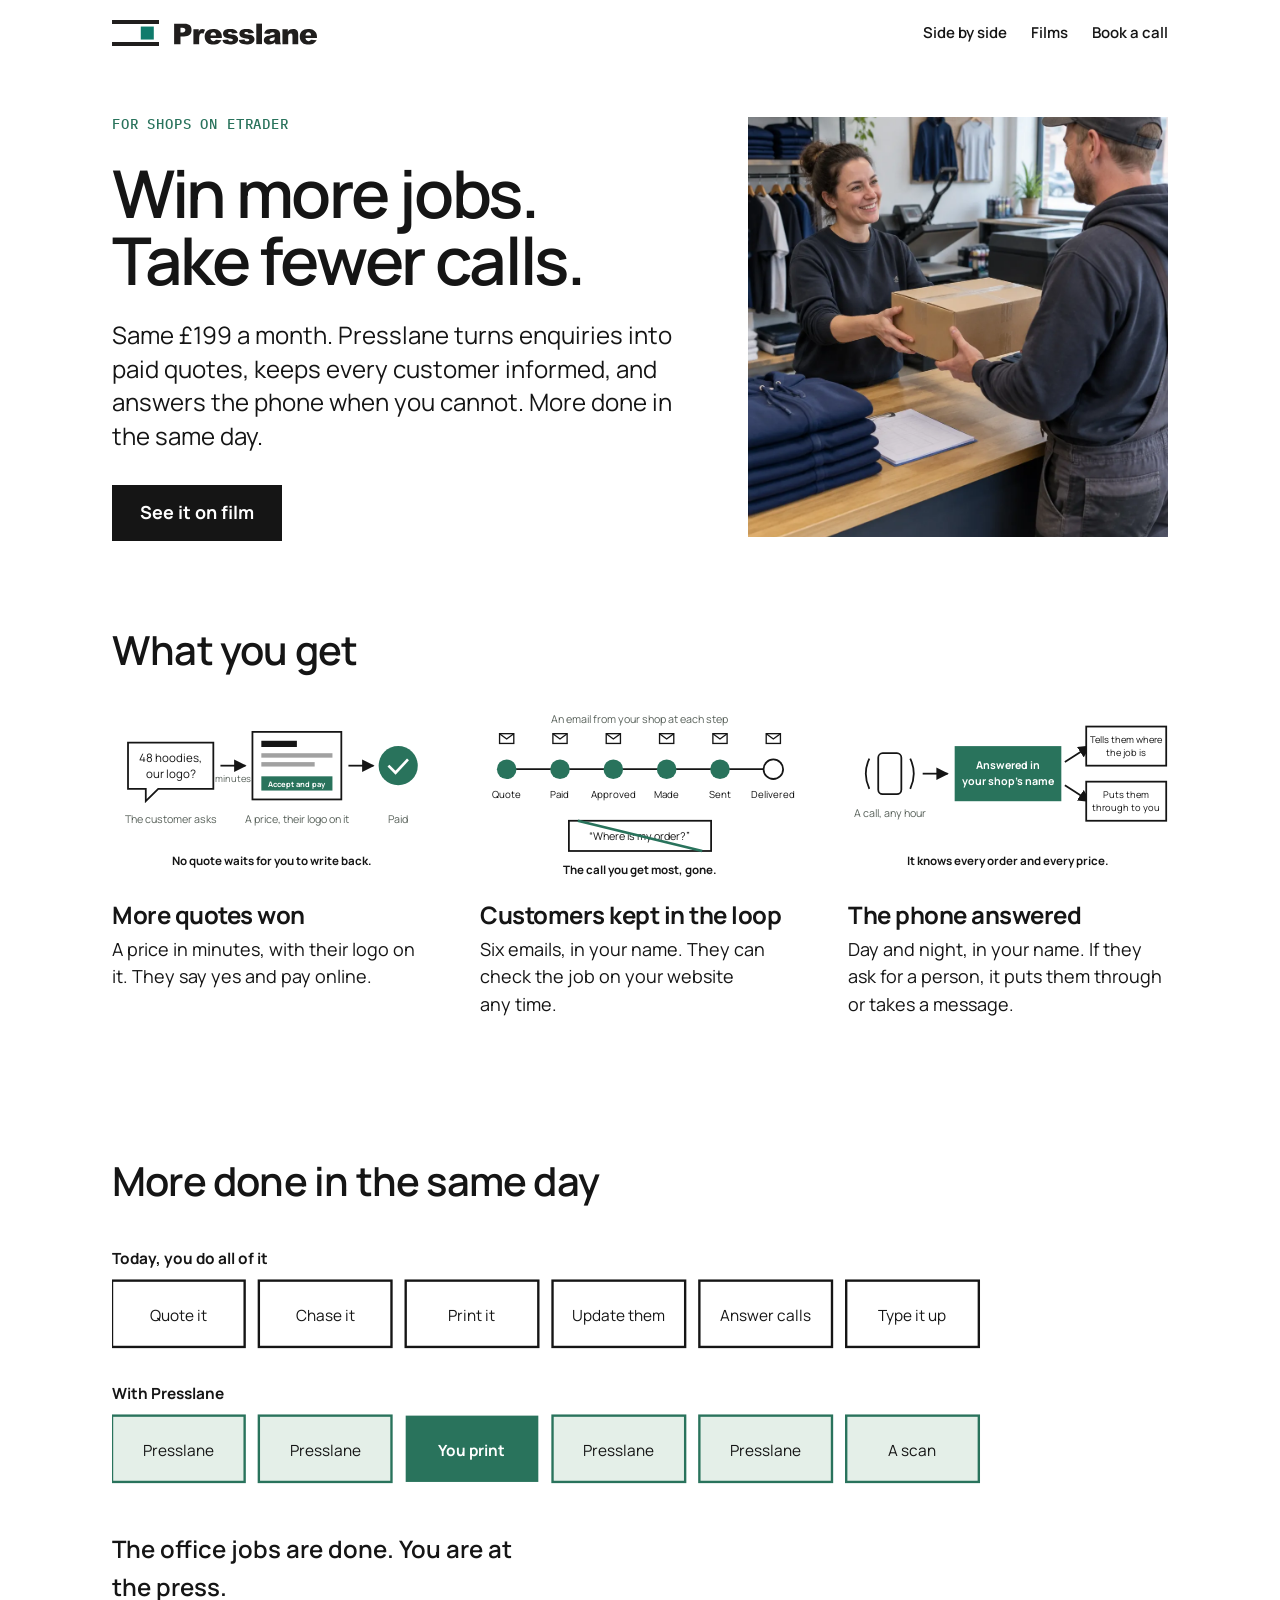
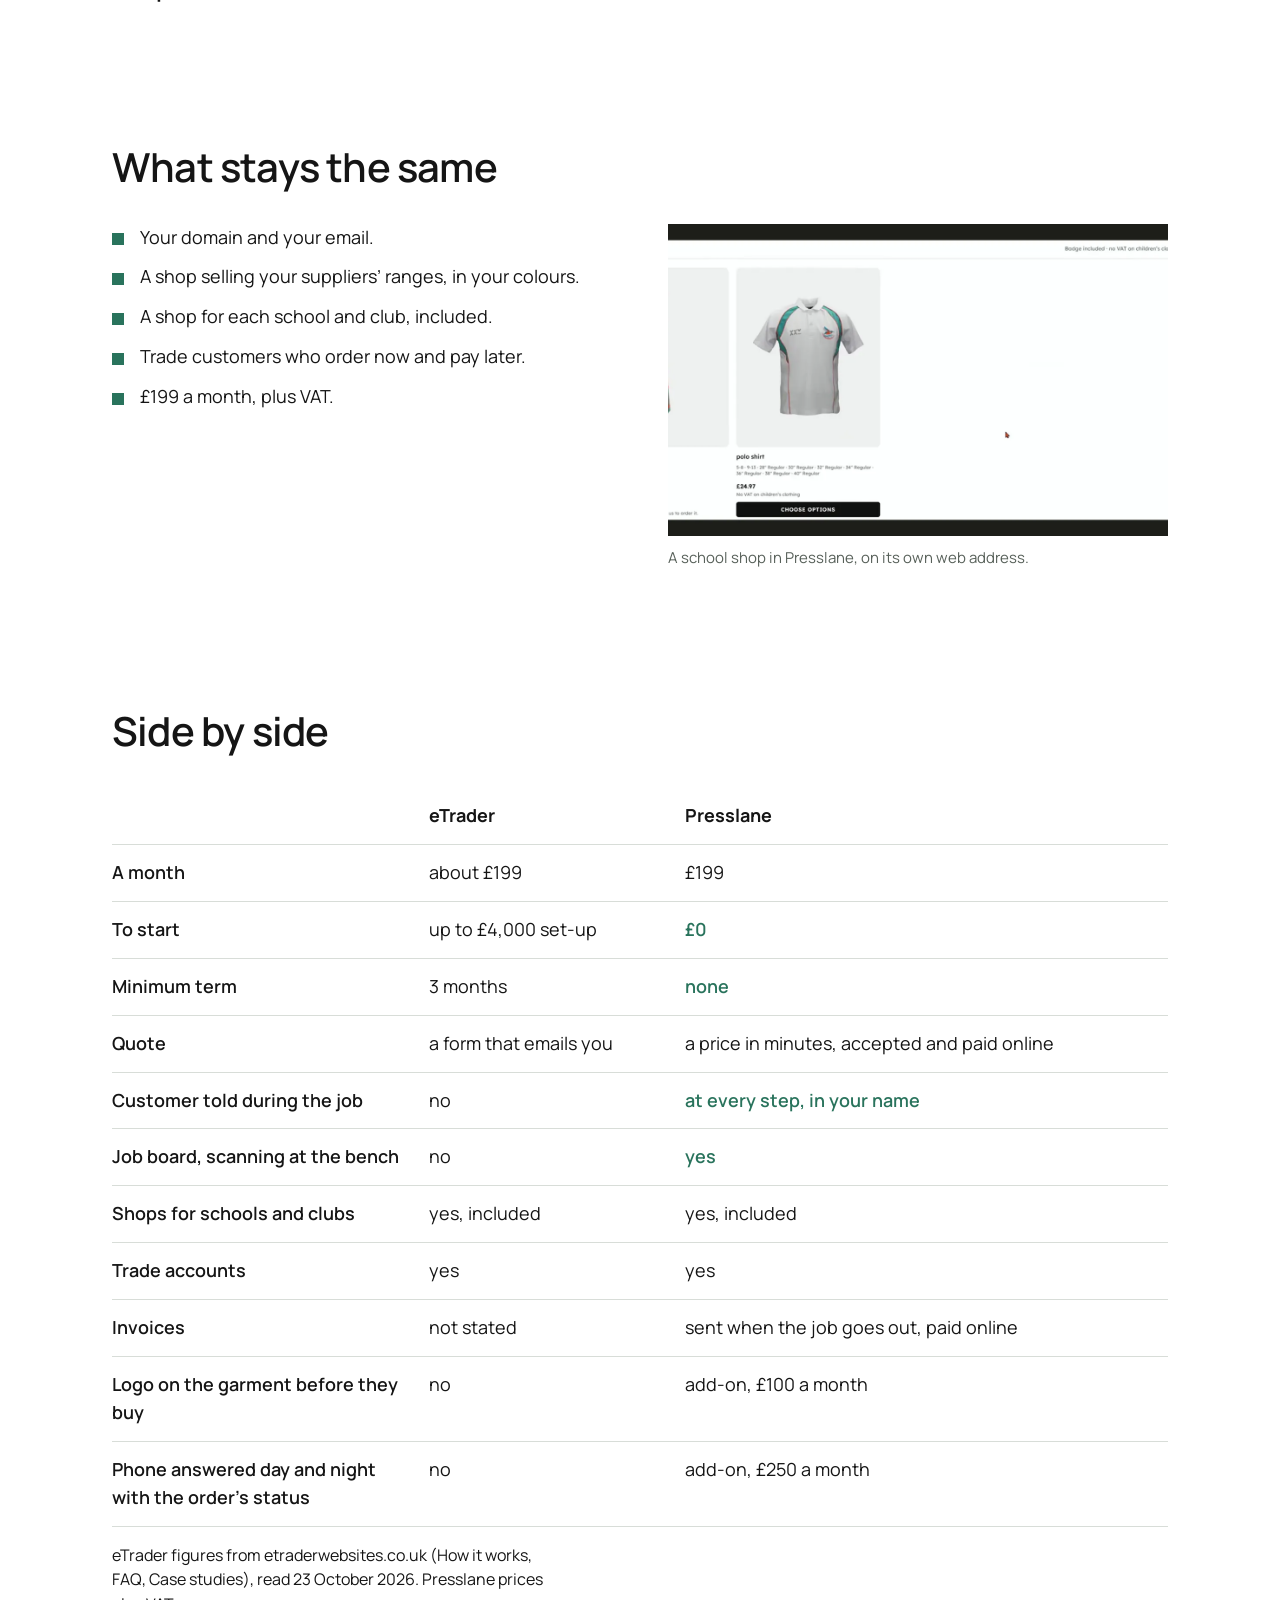
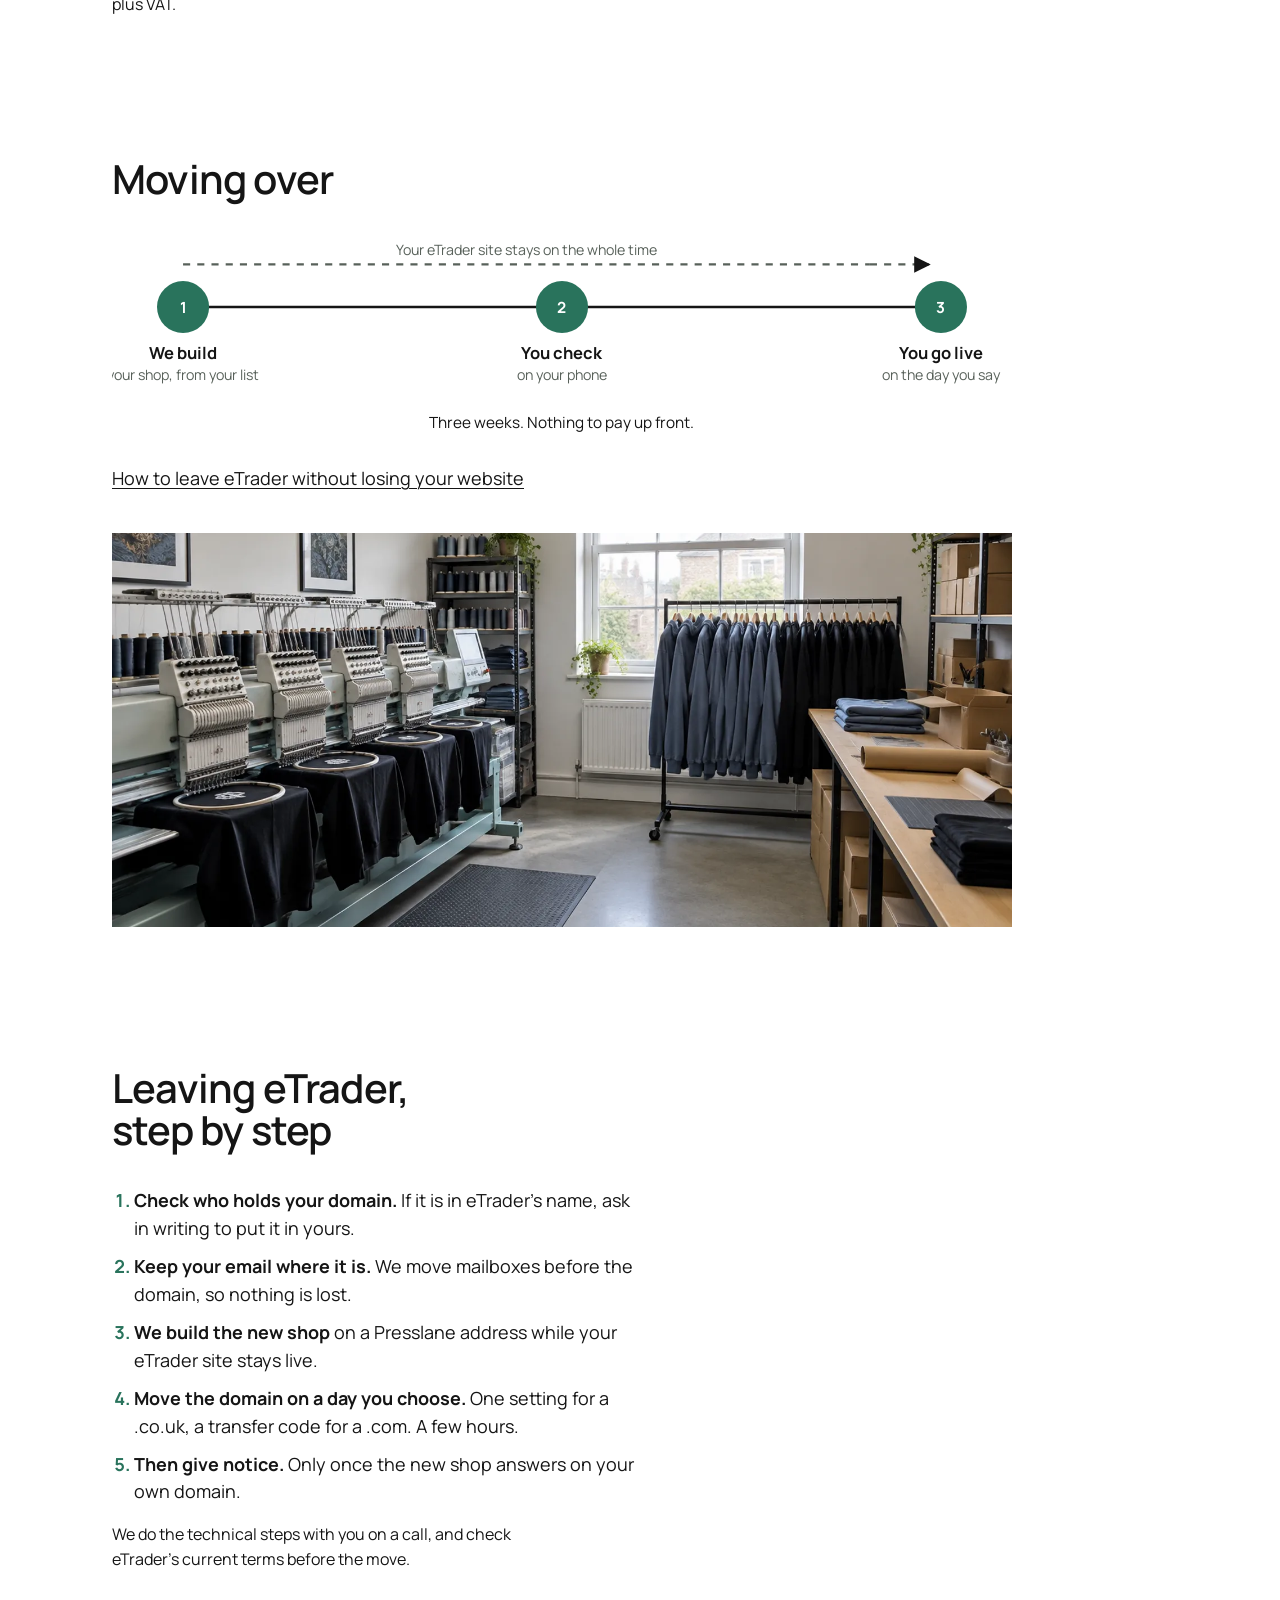
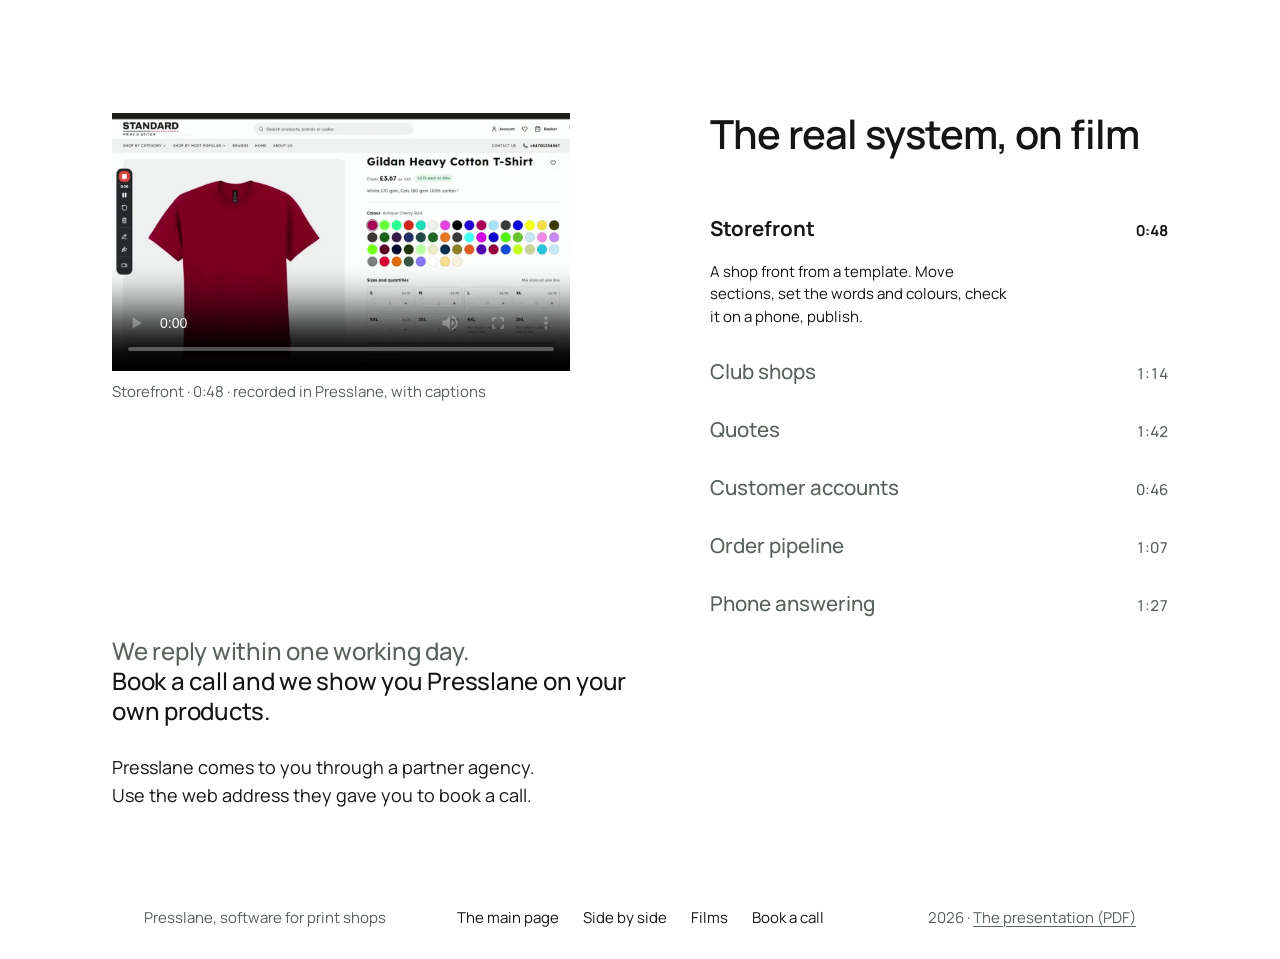
==== commit c8d2ae88: "Comparison page: three outcomes, drawn, in a third of the words The opening claim that eTrader is on" ====
--- a/etrader/index.html
+++ b/etrader/index.html
@@ -4,15 +4,15 @@
   <meta charset="utf-8">
   <meta name="viewport" content="width=device-width, initial-scale=1">
   <title>Presslane for shops on eTrader</title>
-  <meta name="description" content="You pay eTrader about £199 a month for a website that sells. Presslane costs the same and runs the rest of the shop: the quote, the chase, the job board, the customer update, the invoice. Nothing up front.">
+  <meta name="description" content="Same £199 a month as eTrader. Presslane turns enquiries into paid quotes, keeps every customer informed and answers the phone when you cannot. More done in the same day.">
   <meta property="og:title" content="Presslane for shops on eTrader">
-  <meta property="og:description" content="Same £199 a month. A shop that quotes, chases and tells the customer. Nothing to pay up front. Your old site stays on until you are happy.">
+  <meta property="og:description" content="Win more jobs. Take fewer calls. Same £199 a month, nothing up front, your old site stays on until you are happy.">
   <meta property="og:type" content="website">
   <link rel="icon" href="/favicon.svg" type="image/svg+xml">
   <link rel="preload" href="/assets/fonts/manrope-latin.woff2" as="font" type="font/woff2" crossorigin>
   <link rel="stylesheet" href="/styles.css">
   <style>
-    /* The comparison page: the main page's styles, one reading column, flush left. */
+    /* The comparison page: the main page's styles, one reading column, flush left, drawings before words. */
     @font-face { font-family: "IBM Plex Mono"; src: url("/assets/fonts/plex-mono-500-latin.woff2") format("woff2"); font-weight: 500; font-display: swap; } /* taste-skill-ignore: the brief asks for a Plex Mono kicker */
     .cmp { background: var(--paper); }
     .cmp-wrap { max-width: 1120px; margin: 0 auto; padding: 0 var(--margin); }
@@ -21,62 +21,73 @@
     .cmp-top nav { display: flex; gap: 24px; font-size: var(--step-small); font-weight: 600; }
     .cmp-top nav a { text-decoration: none; }
     .kicker { font-family: "IBM Plex Mono", ui-monospace, Menlo, Consolas, monospace; font-weight: 500; font-size: 14px; letter-spacing: 0.06em; color: var(--accent); } /* taste-skill-ignore: the brief asks for this kicker */
-    .cmp-hero { padding: 72px 0 96px; display: grid; gap: 24px; max-width: 960px; }
-    .cmp-hero h1 { font-size: clamp(1.75rem, 1.2rem + 1.9vw, 3rem); line-height: 1.06; letter-spacing: -0.03em; max-width: 36ch; }
-    .cmp-hero .sub { font-size: var(--step-lead); line-height: 1.4; max-width: 58ch; }
+    .cmp-hero { padding: 48px 0 88px; display: grid; grid-template-columns: 7fr 5fr; gap: 48px; align-items: center; }
+    .cmp-hero .words { display: grid; gap: 24px; min-width: 0; }
+    .cmp-hero h1 { font-size: clamp(2.5rem, 1.4rem + 3.4vw, 4.75rem); line-height: 1.02; letter-spacing: -0.035em; max-width: 18ch; }
+    .cmp-hero .sub { font-size: var(--step-lead); line-height: 1.4; max-width: 40ch; }
+    .cmp-hero figure { margin: 0; min-width: 0; }
+    .cmp-hero figure img { width: 100%; aspect-ratio: 1 / 1; object-fit: cover; }
+    .band { margin: 40px 0 0; }
+    .band img { width: 100%; aspect-ratio: 16 / 7; object-fit: cover; }
     .cmp-ctas { display: flex; flex-wrap: wrap; gap: 12px; margin-top: 8px; }
     .cmp-section { padding: 0 0 var(--section); }
-    .cmp-section h2 { font-size: var(--step-head); margin-bottom: 28px; max-width: 20ch; }
-    .cmp-section h3 { font-size: var(--step-lead); font-weight: 700; margin: 40px 0 10px; max-width: 24ch; }
-    .cmp-section p, .cmp-section li { max-width: 46ch; line-height: 1.6; }
-    .cmp-section p + p { margin-top: 12px; }
+    .cmp-section h2 { font-size: var(--step-head); margin-bottom: 36px; max-width: 20ch; }
+    .cmp-section h3 { font-size: var(--step-lead); font-weight: 700; margin: 18px 0 8px; }
+    .cmp-section p, .cmp-section li { max-width: 46ch; line-height: 1.55; }
+    .diagram { width: 100%; height: auto; color: var(--ink); display: block; }
+
+    /* what you get: three drawings */
+    .get { display: grid; grid-template-columns: repeat(3, minmax(0, 1fr)); gap: 40px 48px; align-items: start; }
+    .get figure { margin: 0; }
+    .get figcaption { margin-top: 10px; }
+    .get figcaption p { font-size: var(--step-body); }
+
+    /* before and after */
+    .ba { max-width: 900px; }
+    .ba p.line { font-size: var(--step-lead); font-weight: 600; margin-top: 20px; max-width: 30ch; }
+
     .plain { list-style: none; padding: 0; display: grid; gap: 12px; }
     .plain li { padding-left: 28px; position: relative; }
     .plain li::before { content: ""; position: absolute; left: 0; top: 0.55em; width: 12px; height: 12px; background: var(--accent); }
-    .cmp-section .closing { font-weight: 700; margin-top: 14px; }
-    .change-grid { display: grid; grid-template-columns: 1fr 1fr; gap: 40px 56px; align-items: start; }
-    .change-grid > *, .same-grid > *, .weeks-grid > * { min-width: 0; }
-    .change-grid figure img { width: 100%; aspect-ratio: 4 / 3; object-fit: cover; }
-    .change-grid .ui-quote { margin-top: 18px; max-width: 46ch; }
+    .same-grid { display: grid; grid-template-columns: 1fr 1fr; gap: 40px 56px; align-items: start; }
+    .same-grid > * { min-width: 0; }
+    .same-grid figure { margin: 0; }
+    .same-grid figure img { width: 100%; aspect-ratio: 16 / 10; object-fit: cover; }
+    .same-grid figcaption { font-size: var(--step-small); color: var(--muted); margin-top: 10px; }
 
     /* the table: a real table, so it keeps its lines */
     .side { width: 100%; border-collapse: collapse; font-size: var(--step-body); }
-    .side th, .side td { text-align: left; vertical-align: top; padding: 14px 16px 14px 0; border-bottom: 1px solid var(--ui-line); }
+    .side th, .side td { text-align: left; vertical-align: top; padding: 14px 24px 14px 0; border-bottom: 1px solid var(--ui-line); }
     .side th { font-weight: 700; font-size: var(--step-small); color: var(--muted); }
     .side th.brand { color: var(--ink); font-size: var(--step-body); }
     .side td:first-child { font-weight: 600; width: 30%; }
     .side td.yes { color: var(--accent); font-weight: 600; }
-    .side td { padding-right: 24px; }
-    .source { font-size: var(--step-small); color: var(--muted); margin-top: 16px; max-width: 70ch; }
-
-    .weeks-grid { display: grid; grid-template-columns: repeat(3, 1fr); gap: 32px; }
-    .weeks-grid h3 { margin-top: 0; }
-    .band { margin: 0 0 40px; }
-    .band img { width: 100%; aspect-ratio: 16 / 7; object-fit: cover; }
-    .same-grid { display: grid; grid-template-columns: 1fr 1fr; gap: 40px 56px; align-items: start; }
-    .same-grid figure img { width: 100%; aspect-ratio: 16 / 10; object-fit: cover; }
-    .same-grid figcaption { font-size: var(--step-small); color: var(--muted); margin-top: 10px; }
-    .guide ol { padding-left: 22px; display: grid; gap: 12px; }
+    .source { font-size: 1rem; color: var(--ink); margin-top: 16px; max-width: 70ch; }
+
+    /* moving over */
+    .move { max-width: 900px; }
+    .move ol { padding-left: 22px; display: grid; gap: 8px; margin-top: 24px; }
+    .move li::marker { color: var(--accent); font-weight: 700; }
+    .guide ol { padding-left: 22px; display: grid; gap: 10px; }
     .guide li::marker { color: var(--accent); font-weight: 700; }
 
-    /* the films block from the main page, in one column here */
     .cmp .films { padding: 0; grid-template-columns: 5fr 1fr 5fr; max-width: none; }
     .cmp .player { top: 12vh; }
     .cmp .talk { padding: 0 0 96px; }
     .cmp .talk-col { margin: 0; max-width: 560px; }
-    .cmp .talk .weeks { display: none; }
     .cmp .foot { margin-top: 0; }
 
     @media (max-width: 899px) {
       .cmp-top nav { gap: 14px; }
       .cmp-top nav a { white-space: nowrap; }
       .cmp-top nav a:first-child { display: none; }
-      .cmp-hero { padding: 40px 0 64px; }
-      .cmp-section h2 { font-size: 1.5rem; }
-      .change-grid, .same-grid { grid-template-columns: 1fr; gap: 24px; }
-      .change-grid figure { order: -1; }
+      .cmp-hero { padding: 32px 0 64px; grid-template-columns: 1fr; gap: 28px; }
+      .cmp-hero h1 { max-width: 12ch; }
+      .cmp-hero figure img { aspect-ratio: 4 / 3; }
       .band img { aspect-ratio: 4 / 3; }
-      /* the table stacks: each row becomes what, then eTrader, then Presslane */
+      .cmp-section h2 { font-size: 1.5rem; margin-bottom: 24px; }
+      .get { grid-template-columns: 1fr; gap: 32px; }
+      .same-grid { grid-template-columns: 1fr; gap: 24px; }
       .side { font-size: 1rem; }
       .side thead { display: none; }
       .side tr { display: block; padding: 14px 0; border-bottom: 1px solid var(--ui-line); }
@@ -84,7 +95,6 @@
       .side td:first-child { width: auto; font-size: var(--step-body); padding-bottom: 6px; }
       .side td:nth-child(2)::before { content: "eTrader: "; color: var(--muted); }
       .side td:nth-child(3)::before { content: "Presslane: "; color: var(--muted); font-weight: 400; }
-      .weeks-grid { grid-template-columns: 1fr; gap: 20px; }
       .cmp .films { grid-template-columns: 1fr; }
       .cmp .player { position: static; }
     }
@@ -104,139 +114,197 @@
 <main id="main" class="cmp-wrap">
 
   <section class="cmp-hero" aria-labelledby="h1">
-    <p class="kicker">FOR SHOPS ON ETRADER</p><!-- taste-skill-ignore: the brief asks for this kicker -->
-    <h1 id="h1">Same £199 a month. A shop that quotes, chases and tells the customer.</h1>
-    <p class="sub">You pay eTrader about £199 a month for a website that sells. Presslane costs the same and runs the rest of the shop: the quote, the chase, the job board, the customer update, the invoice. Nothing to pay up front. Your old site stays on until you are happy.</p>
-    <div class="cmp-ctas">
-      <a class="button js-book" href="#talk" hidden>Book a call</a>
-      <a class="button quiet" href="#films">See it on film</a>
-    </div>
+    <div class="words">
+      <p class="kicker">FOR SHOPS ON ETRADER</p><!-- taste-skill-ignore: the brief asks for this kicker -->
+      <h1 id="h1">Win more jobs. Take fewer calls.</h1>
+      <p class="sub">Same £199 a month. Presslane turns enquiries into paid quotes, keeps every customer informed, and answers the phone when you cannot. More done in the same day.</p>
+      <div class="cmp-ctas">
+        <a class="button js-book" href="#talk" hidden>Book a call</a>
+        <a class="button quiet" href="#films">See it on film</a>
+      </div>
+    </div>
+    <figure><img src="/assets/photos/people-counter.webp" alt="A printer handing a finished box to a customer across the counter, both smiling" width="1000" height="1250"></figure>
+  </section>
+
+  <section class="cmp-section" id="get">
+    <h2>What you get</h2>
+    <div class="get" data-reveal="parts">
+
+      <figure>
+        <svg class="diagram" viewBox="0 0 360 200" role="img" aria-label="An enquiry becomes a priced quote in minutes, then a paid job">
+          <defs><marker id="a1" viewBox="0 0 10 10" refX="9" refY="5" markerWidth="7" markerHeight="7" orient="auto"><path d="M0,0 L10,5 L0,10 z" fill="currentColor"/></marker></defs>
+          <path d="M18 40 h96 v52 h-62 l-14 14 v-14 h-20 z" fill="none" stroke="currentColor" stroke-width="2"/>
+          <text x="66" y="62" font-family="Manrope, sans-serif" font-size="13" text-anchor="middle" fill="currentColor">48 hoodies,</text>
+          <text x="66" y="80" font-family="Manrope, sans-serif" font-size="13" text-anchor="middle" fill="currentColor">our logo?</text>
+          <text x="66" y="130" font-family="Manrope, sans-serif" font-size="12" text-anchor="middle" fill="#58615a">The customer asks</text>
+          <line x1="122" y1="66" x2="150" y2="66" stroke="currentColor" stroke-width="2" marker-end="url(#a1)"/>
+          <text x="136" y="84" font-family="Manrope, sans-serif" font-size="10.5" text-anchor="middle" fill="#58615a">minutes</text>
+          <rect x="158" y="28" width="100" height="76" fill="#ffffff" stroke="currentColor" stroke-width="2"/>
+          <rect x="168" y="38" width="40" height="7" fill="currentColor"/>
+          <rect x="168" y="52" width="80" height="5" fill="currentColor" fill-opacity=".4"/>
+          <rect x="168" y="62" width="60" height="5" fill="currentColor" fill-opacity=".4"/>
+          <rect x="168" y="78" width="80" height="16" fill="#29735c"/>
+          <text x="208" y="89.5" font-family="Manrope, sans-serif" font-size="8.5" font-weight="700" text-anchor="middle" fill="#ffffff">Accept and pay</text>
+          <text x="208" y="130" font-family="Manrope, sans-serif" font-size="12" text-anchor="middle" fill="#58615a">A price, their logo on it</text>
+          <line x1="266" y1="66" x2="294" y2="66" stroke="currentColor" stroke-width="2" marker-end="url(#a1)"/>
+          <circle cx="322" cy="66" r="22" fill="#29735c"/>
+          <path d="M311 66 l8 8 l14 -15" fill="none" stroke="#ffffff" stroke-width="3"/>
+          <text x="322" y="130" font-family="Manrope, sans-serif" font-size="12" text-anchor="middle" fill="#58615a">Paid</text>
+          <text x="180" y="178" font-family="Manrope, sans-serif" font-size="13" font-weight="700" text-anchor="middle" fill="currentColor">No quote waits for you to write back.</text>
+        </svg>
+        <figcaption><h3>More quotes won</h3><p>A price in minutes, with their logo on it. They say yes and pay online.</p></figcaption>
+      </figure>
+
+      <figure>
+        <svg class="diagram" viewBox="0 0 360 200" role="img" aria-label="Six steps of a job, with an email sent to the customer at each one">
+          <line x1="30" y1="70" x2="330" y2="70" stroke="currentColor" stroke-width="2"/>
+          <g font-family="Manrope, sans-serif" font-size="11" fill="currentColor" text-anchor="middle">
+            <circle cx="30" cy="70" r="11" fill="#29735c"/><text x="30" y="102">Quote</text>
+            <circle cx="90" cy="70" r="11" fill="#29735c"/><text x="90" y="102">Paid</text>
+            <circle cx="150" cy="70" r="11" fill="#29735c"/><text x="150" y="102">Approved</text>
+            <circle cx="210" cy="70" r="11" fill="#29735c"/><text x="210" y="102">Made</text>
+            <circle cx="270" cy="70" r="11" fill="#29735c"/><text x="270" y="102">Sent</text>
+            <circle cx="330" cy="70" r="11" fill="#ffffff" stroke="currentColor" stroke-width="2"/><text x="330" y="102">Delivered</text>
+          </g>
+          <g fill="none" stroke="currentColor" stroke-width="1.5">
+            <rect x="22" y="30" width="16" height="11"/><path d="M22 30 l8 6 l8 -6"/>
+            <rect x="82" y="30" width="16" height="11"/><path d="M82 30 l8 6 l8 -6"/>
+            <rect x="142" y="30" width="16" height="11"/><path d="M142 30 l8 6 l8 -6"/>
+            <rect x="202" y="30" width="16" height="11"/><path d="M202 30 l8 6 l8 -6"/>
+            <rect x="262" y="30" width="16" height="11"/><path d="M262 30 l8 6 l8 -6"/>
+            <rect x="322" y="30" width="16" height="11"/><path d="M322 30 l8 6 l8 -6"/>
+          </g>
+          <text x="180" y="18" font-family="Manrope, sans-serif" font-size="12" text-anchor="middle" fill="#58615a">An email from your shop at each step</text>
+          <rect x="100" y="128" width="160" height="34" fill="#ffffff" stroke="currentColor" stroke-width="2"/>
+          <text x="180" y="150" font-family="Manrope, sans-serif" font-size="12" text-anchor="middle" fill="currentColor">“Where is my order?”</text>
+          <line x1="110" y1="128" x2="250" y2="162" stroke="#29735c" stroke-width="3"/>
+          <text x="180" y="188" font-family="Manrope, sans-serif" font-size="13" font-weight="700" text-anchor="middle" fill="currentColor">The call you get most, gone.</text>
+        </svg>
+        <figcaption><h3>Customers kept in the loop</h3><p>Six emails, in your name. They can check the job on your website any time.</p></figcaption>
+      </figure>
+
+      <figure>
+        <svg class="diagram" viewBox="0 0 360 200" role="img" aria-label="A call comes in, Presslane answers in your name, and either tells the caller where the job is or puts them through to you">
+          <defs><marker id="a3" viewBox="0 0 10 10" refX="9" refY="5" markerWidth="7" markerHeight="7" orient="auto"><path d="M0,0 L10,5 L0,10 z" fill="currentColor"/></marker></defs>
+          <rect x="34" y="52" width="26" height="46" rx="5" fill="none" stroke="currentColor" stroke-width="2"/>
+          <path d="M24 58 q-8 17 0 34 M70 58 q8 17 0 34" fill="none" stroke="currentColor" stroke-width="2"/>
+          <text x="47" y="124" font-family="Manrope, sans-serif" font-size="12" text-anchor="middle" fill="#58615a">A call, any hour</text>
+          <line x1="84" y1="75" x2="112" y2="75" stroke="currentColor" stroke-width="2" marker-end="url(#a3)"/>
+          <rect x="120" y="44" width="120" height="62" fill="#29735c"/>
+          <text x="180" y="70" font-family="Manrope, sans-serif" font-size="12" font-weight="700" text-anchor="middle" fill="#ffffff">Answered in</text>
+          <text x="180" y="88" font-family="Manrope, sans-serif" font-size="12" font-weight="700" text-anchor="middle" fill="#ffffff">your shop’s name</text>
+          <line x1="244" y1="62" x2="272" y2="44" stroke="currentColor" stroke-width="2" marker-end="url(#a3)"/>
+          <line x1="244" y1="88" x2="272" y2="106" stroke="currentColor" stroke-width="2" marker-end="url(#a3)"/>
+          <rect x="268" y="22" width="90" height="44" fill="#ffffff" stroke="currentColor" stroke-width="2"/>
+          <text x="313" y="40" font-family="Manrope, sans-serif" font-size="10.5" text-anchor="middle" fill="currentColor">Tells them where</text>
+          <text x="313" y="55" font-family="Manrope, sans-serif" font-size="10.5" text-anchor="middle" fill="currentColor">the job is</text>
+          <rect x="268" y="84" width="90" height="44" fill="#ffffff" stroke="currentColor" stroke-width="2"/>
+          <text x="313" y="102" font-family="Manrope, sans-serif" font-size="10.5" text-anchor="middle" fill="currentColor">Puts them</text>
+          <text x="313" y="117" font-family="Manrope, sans-serif" font-size="10.5" text-anchor="middle" fill="currentColor">through to you</text>
+          <text x="180" y="178" font-family="Manrope, sans-serif" font-size="13" font-weight="700" text-anchor="middle" fill="currentColor">It knows every order and every price.</text>
+        </svg>
+        <figcaption><h3>The phone answered</h3><p>Day and night, in your name. If they ask for a person, it puts them through or takes a message.</p></figcaption>
+      </figure>
+
+    </div>
+  </section>
+
+  <section class="cmp-section ba" id="day" data-reveal="parts">
+    <h2>More done in the same day</h2>
+    <svg class="diagram" viewBox="0 0 760 230" role="img" aria-label="Today you do the quoting, chasing, updating, answering and typing as well as the printing. With Presslane, you print and Presslane does the rest.">
+      <g font-family="Manrope, sans-serif" font-size="13" fill="currentColor">
+        <text x="0" y="22" font-weight="700">Today, you do all of it</text>
+        <g transform="translate(0 36)">
+          <rect x="0" y="0" width="112" height="56" fill="#ffffff" stroke="currentColor" stroke-width="2"/><text x="56" y="34" text-anchor="middle">Quote it</text>
+          <rect x="124" y="0" width="112" height="56" fill="#ffffff" stroke="currentColor" stroke-width="2"/><text x="180" y="34" text-anchor="middle">Chase it</text>
+          <rect x="248" y="0" width="112" height="56" fill="#ffffff" stroke="currentColor" stroke-width="2"/><text x="304" y="34" text-anchor="middle">Print it</text>
+          <rect x="372" y="0" width="112" height="56" fill="#ffffff" stroke="currentColor" stroke-width="2"/><text x="428" y="34" text-anchor="middle">Update them</text>
+          <rect x="496" y="0" width="112" height="56" fill="#ffffff" stroke="currentColor" stroke-width="2"/><text x="552" y="34" text-anchor="middle">Answer calls</text>
+          <rect x="620" y="0" width="112" height="56" fill="#ffffff" stroke="currentColor" stroke-width="2"/><text x="676" y="34" text-anchor="middle">Type it up</text>
+        </g>
+        <text x="0" y="136" font-weight="700">With Presslane</text>
+        <g transform="translate(0 150)">
+          <rect x="0" y="0" width="112" height="56" fill="#e4efe8" stroke="#29735c" stroke-width="2"/><text x="56" y="34" text-anchor="middle" fill="currentColor">Presslane</text>
+          <rect x="124" y="0" width="112" height="56" fill="#e4efe8" stroke="#29735c" stroke-width="2"/><text x="180" y="34" text-anchor="middle" fill="currentColor">Presslane</text>
+          <rect x="248" y="0" width="112" height="56" fill="#29735c"/><text x="304" y="34" text-anchor="middle" fill="#ffffff" font-weight="700">You print</text>
+          <rect x="372" y="0" width="112" height="56" fill="#e4efe8" stroke="#29735c" stroke-width="2"/><text x="428" y="34" text-anchor="middle" fill="currentColor">Presslane</text>
+          <rect x="496" y="0" width="112" height="56" fill="#e4efe8" stroke="#29735c" stroke-width="2"/><text x="552" y="34" text-anchor="middle" fill="currentColor">Presslane</text>
+          <rect x="620" y="0" width="112" height="56" fill="#e4efe8" stroke="#29735c" stroke-width="2"/><text x="676" y="34" text-anchor="middle" fill="currentColor">A scan</text>
+        </g>
+      </g>
+    </svg>
+    <p class="line">The office jobs are done. You are at the press.</p>
   </section>
 
   <section class="cmp-section" id="same">
     <h2>What stays the same</h2>
     <div class="same-grid" data-reveal="parts">
       <ul class="plain">
-        <li>Your domain and your email address.</li>
-        <li>A shop that sells your suppliers’ ranges, in your colours, with your logo.</li>
-        <li>A shop for each school and club, on its own web address. As many as you need, included.</li>
-        <li>Trade customers who order now and pay later, up to a limit you set.</li>
+        <li>Your domain and your email.</li>
+        <li>A shop selling your suppliers’ ranges, in your colours.</li>
+        <li>A shop for each school and club, included.</li>
+        <li>Trade customers who order now and pay later.</li>
         <li>£199 a month, plus VAT.</li>
       </ul>
       <figure><img src="/assets/system/club-shop-setup-poster.webp" alt="A school shop in Presslane: a tie and a polo shirt with the school badge" width="1280" height="720" loading="lazy"><figcaption>A school shop in Presslane, on its own web address.</figcaption></figure>
     </div>
   </section>
 
-  <section class="cmp-section" id="changes">
-    <h2>What changes</h2>
-
-    <div class="change-grid" data-reveal="parts">
-      <div>
-        <h3>The quote goes out with a price.</h3>
-        <p>On eTrader, Quick Quote is a form. It emails you, and the customer waits while you work it out and write back.</p>
-        <p>In Presslane, a customer asks for 48 hoodies with their logo. The price comes back in minutes, with their logo on the hoodie. They change the number and the price changes. They say yes and pay online. If they go quiet, Presslane chases them by email, text or WhatsApp.</p>
-        <p class="closing">No quote goes cold.</p>
-      </div>
-      <div>
-        <div class="ui-quote" data-ui>
-          <div class="ui-row">
-            <div class="ui-thumb"><img src="/assets/hoodie.webp" alt="" width="56" height="56"></div>
-            <div class="grow"><div class="ui-name">48 × AWDis JH001 hoodie, airforce blue</div><div class="ui-sub">Left chest logo, embroidered</div></div>
-            <div class="ui-money">£23.76 each</div>
-          </div>
-          <div class="ui-row ui-total"><span>Total</span><span class="ui-money">£1,140.48 + VAT</span></div>
-          <div class="ui-row"><span class="ui-sub">Holds for 14 days</span><span class="ui-btn">Accept and pay</span></div>
-        </div>
-      </div>
-    </div>
-
-    <div class="change-grid" data-reveal="parts">
-      <div>
-        <h3>The customer is told. They stop ringing.</h3>
-        <p>Quote. Paid. Approved. Made. Sent. Delivered. Six emails, from your shop, in your name. They can check the job on your website at any time.</p>
-        <p class="closing">“Where is my order?” stops being the call you get most.</p>
-      </div>
-      <div>
-        <div class="ui-track" data-ui>
-          <ol>
-            <li class="done"><i></i>Quote</li><li class="done"><i></i>Paid</li><li class="done"><i></i>Approved</li>
-            <li class="done"><i></i>Made</li><li class="now"><i></i>Sent</li><li><i></i>Delivered</li>
-          </ol>
-          <div class="ui-note">Five emails sent so far, in your name.</div>
-        </div>
-      </div>
-    </div>
-
-    <div class="change-grid" data-reveal="parts">
-      <div>
-        <h3>The floor updates the system.</h3>
-        <p>Every job on one board. Scan the job sheet at the bench and the job moves on. The office knows what the bench knows without anyone walking over.</p>
-        <div class="ui-frames" data-ui style="margin-top:18px;" aria-label="The job board">
-          <div class="ui-card"><span class="ui-stage">Artwork</span><span>Approved</span></div>
-          <div class="ui-card live"><span class="ui-stage">Making</span><span><b>PL-04821</b> · 48 hoodies</span></div>
-          <div class="ui-card"><span class="ui-stage">Packed</span><span>Waiting</span></div>
-        </div>
-      </div>
-      <figure><img src="/assets/video/make-poster.webp" alt="An embroidery machine stitching a logo onto a hoodie" width="960" height="960" loading="lazy"></figure>
-    </div>
-
-    <div class="change-grid" data-reveal="parts">
-      <div>
-        <h3>A shop front from this decade.</h3>
-        <p>Built from a template. Move the sections, set the words and colours, check it on a phone, publish.</p>
-        <p>Every page has a title and a description, so Google can list it. Google can only list a page it can read.</p>
-      </div>
-      <figure><img src="/assets/system/storefront-setup-poster.webp" alt="A Presslane shop front: a t-shirt product page with colours and sizes" width="1280" height="720" loading="lazy"></figure>
-    </div>
-  </section>
-
   <section class="cmp-section" id="side" data-reveal>
     <h2>Side by side</h2>
-    <div class="side-scroll">
-      <table class="side">
-        <thead>
-          <tr><th scope="col"><span class="sr-only">What</span></th><th scope="col" class="brand">eTrader</th><th scope="col" class="brand">Presslane</th></tr>
-        </thead>
-        <tbody>
-          <tr><td>A month</td><td>about £199</td><td>£199</td></tr>
-          <tr><td>To start</td><td>up to £4,000 set-up</td><td class="yes">£0</td></tr>
-          <tr><td>Minimum term</td><td>3 months</td><td class="yes">none</td></tr>
-          <tr><td>Quote</td><td>a form that emails you</td><td>a price in minutes, accepted and paid online, chased if it goes quiet</td></tr>
-          <tr><td>Customer told during the job</td><td>no</td><td class="yes">at every step, in your name</td></tr>
-          <tr><td>Job board, scanning at the bench</td><td>no</td><td class="yes">yes</td></tr>
-          <tr><td>Shops for schools and clubs</td><td>yes, included</td><td>yes, included</td></tr>
-          <tr><td>Trade accounts</td><td>yes</td><td>yes</td></tr>
-          <tr><td>Invoices</td><td>not stated</td><td>sent when the job goes out, paid online</td></tr>
-          <tr><td>Logo on the garment before they buy</td><td>no</td><td>add-on, £100 a month</td></tr>
-          <tr><td>Phone answered day and night with the order’s status</td><td>no</td><td>add-on, £250 a month</td></tr>
-        </tbody>
-      </table>
-    </div>
+    <table class="side">
+      <thead>
+        <tr><th scope="col"><span class="sr-only">What</span></th><th scope="col" class="brand">eTrader</th><th scope="col" class="brand">Presslane</th></tr>
+      </thead>
+      <tbody>
+        <tr><td>A month</td><td>about £199</td><td>£199</td></tr>
+        <tr><td>To start</td><td>up to £4,000 set-up</td><td class="yes">£0</td></tr>
+        <tr><td>Minimum term</td><td>3 months</td><td class="yes">none</td></tr>
+        <tr><td>Quote</td><td>a form that emails you</td><td>a price in minutes, accepted and paid online</td></tr>
+        <tr><td>Customer told during the job</td><td>no</td><td class="yes">at every step, in your name</td></tr>
+        <tr><td>Job board, scanning at the bench</td><td>no</td><td class="yes">yes</td></tr>
+        <tr><td>Shops for schools and clubs</td><td>yes, included</td><td>yes, included</td></tr>
+        <tr><td>Trade accounts</td><td>yes</td><td>yes</td></tr>
+        <tr><td>Invoices</td><td>not stated</td><td>sent when the job goes out, paid online</td></tr>
+        <tr><td>Logo on the garment before they buy</td><td>no</td><td>add-on, £100 a month</td></tr>
+        <tr><td>Phone answered day and night with the order’s status</td><td>no</td><td>add-on, £250 a month</td></tr>
+      </tbody>
+    </table>
     <p class="source">eTrader figures from etraderwebsites.co.uk (How it works, FAQ, Case studies), read 23 October 2026. Presslane prices plus VAT.</p>
   </section>
 
-  <section class="cmp-section" id="moving" data-reveal="parts">
+  <section class="cmp-section move" id="moving" data-reveal="parts">
     <h2>Moving over</h2>
+    <svg class="diagram" viewBox="0 0 760 170" role="img" aria-label="Three weeks: we build, you check, you go live. Your eTrader site stays on until your domain moves.">
+      <defs><marker id="a4" viewBox="0 0 10 10" refX="9" refY="5" markerWidth="7" markerHeight="7" orient="auto"><path d="M0,0 L10,5 L0,10 z" fill="currentColor"/></marker></defs>
+      <line x1="60" y1="60" x2="700" y2="60" stroke="currentColor" stroke-width="2"/>
+      <g font-family="Manrope, sans-serif" fill="currentColor" text-anchor="middle">
+        <circle cx="60" cy="60" r="22" fill="#29735c"/><text x="60" y="65" font-size="13" font-weight="700" fill="#ffffff">1</text>
+        <text x="60" y="104" font-size="14" font-weight="700">We build</text><text x="60" y="122" font-size="12" fill="#58615a">your shop, from your list</text>
+        <circle cx="380" cy="60" r="22" fill="#29735c"/><text x="380" y="65" font-size="13" font-weight="700" fill="#ffffff">2</text>
+        <text x="380" y="104" font-size="14" font-weight="700">You check</text><text x="380" y="122" font-size="12" fill="#58615a">on your phone</text>
+        <circle cx="700" cy="60" r="22" fill="#29735c"/><text x="700" y="65" font-size="13" font-weight="700" fill="#ffffff">3</text>
+        <text x="700" y="104" font-size="14" font-weight="700">You go live</text><text x="700" y="122" font-size="12" fill="#58615a">on the day you say</text>
+      </g>
+      <line x1="60" y1="24" x2="640" y2="24" stroke="#58615a" stroke-width="2" stroke-dasharray="6 6"/>
+      <line x1="640" y1="24" x2="690" y2="24" stroke="#58615a" stroke-width="2" stroke-dasharray="6 6" marker-end="url(#a4)"/>
+      <text x="350" y="16" font-family="Manrope, sans-serif" font-size="12" text-anchor="middle" fill="#58615a">Your eTrader site stays on the whole time</text>
+      <text x="380" y="162" font-family="Manrope, sans-serif" font-size="13" text-anchor="middle" fill="currentColor">Three weeks. Nothing to pay up front.</text>
+    </svg>
+    <p style="margin-top:28px;"><a class="link-plain" href="#leaving">How to leave eTrader without losing your website</a></p>
     <figure class="band"><img src="/assets/photos/workshop.webp" alt="A small embroidery and print workshop in the morning, machines ready and a rail of finished garments" width="1600" height="900" loading="lazy"></figure>
-    <div class="weeks-grid">
-      <div><h3>Week one</h3><p>We build your shop from your product list and your logo. Tell us which suppliers you sell and we load their ranges. Your school and club shops are rebuilt on their own addresses.</p></div>
-      <div><h3>Week two</h3><p>You check it on your phone. We change what you want changed.</p></div>
-      <div><h3>Week three</h3><p>You go live. Your eTrader site stays on until your domain moves, on the day you say.</p></div>
-    </div>
-    <p style="margin-top:32px;"><a class="link-plain" href="#leaving">How to leave eTrader without losing your website</a></p>
   </section>
 
   <section class="cmp-section guide" id="leaving" data-reveal="parts">
-    <h2>How to leave eTrader without losing your website</h2>
-    <p>Your domain name is yours. eTrader’s terms say it is returned to you when you leave. Here is the order to do things in, so nothing goes dark.</p>
+    <h2>Leaving eTrader, step by step</h2>
     <ol>
-      <li><b>Check who holds the domain.</b> Look it up on a WHOIS site. If it is in your name, you are fine. If it is in eTrader’s name, ask them in writing to put it in yours. Do this first; it can take a few days.</li>
-      <li><b>Keep your email where it is for now.</b> If eTrader also runs your email, we move your mailboxes before the domain, so no message is lost.</li>
-      <li><b>Let us build the new shop.</b> It runs on a Presslane address while you check it. Your eTrader site stays live.</li>
-      <li><b>Move the domain on a day you choose.</b> For a .co.uk, eTrader changes one setting (the IPS tag) to point the domain at us. For a .com, they take the transfer lock off and give you a transfer code. Either takes a few hours to a day.</li>
-      <li><b>Then cancel eTrader.</b> Give notice only once the new shop answers on your own domain.</li>
+      <li><b>Check who holds your domain.</b> If it is in eTrader’s name, ask in writing to put it in yours.</li>
+      <li><b>Keep your email where it is.</b> We move mailboxes before the domain, so nothing is lost.</li>
+      <li><b>We build the new shop</b> on a Presslane address while your eTrader site stays live.</li>
+      <li><b>Move the domain on a day you choose.</b> One setting for a .co.uk, a transfer code for a .com. A few hours.</li>
+      <li><b>Then give notice.</b> Only once the new shop answers on your own domain.</li>
     </ol>
-    <p class="source">We do the technical steps with you on a call. If anything in eTrader’s terms has changed, we check it with them before the move.</p>
+    <p class="source">We do the technical steps with you on a call, and check eTrader’s current terms before the move.</p>
   </section>
 
   <section class="films" id="films">
--- a/styles.css
+++ b/styles.css
@@ -276,6 +276,22 @@
 .row figcaption { font-size: var(--step-body); font-weight: 700; margin-top: 10px; }
 
 /* =========================================================
+   Your questions: a person at the bench, and the answers
+   ========================================================= */
+.faq { max-width: 1400px; margin: 0 auto; padding: 0 var(--margin) var(--section); display: grid; grid-template-columns: 5fr 1fr 6fr; column-gap: 24px; align-items: start; }
+.faq-pic { grid-column: 1; position: sticky; top: 12vh; }
+.faq-pic img { width: 100%; aspect-ratio: 4 / 5; object-fit: cover; }
+.faq-note { font-size: var(--step-body); margin-top: 18px; max-width: 40ch; }
+.faq-list { grid-column: 3; }
+.faq-list h2 { font-size: var(--step-head); margin-bottom: 40px; }
+.faq dl { margin: 0; display: grid; gap: 28px; }
+.qa dt { font-weight: 700; font-size: var(--step-lead); line-height: 1.25; max-width: 24ch; }
+.qa dd { margin: 10px 0 0; max-width: 46ch; line-height: 1.6; }
+
+/* the bottom bar on phones: the one action, kept within reach once the hero has gone */
+.callbar { display: none; }
+
+/* =========================================================
    Talk to us: a picture of the floor, then one field
    ========================================================= */
 .talk { padding: 0 var(--margin) 120px; }
@@ -388,6 +404,21 @@
 
   .who { padding-bottom: 96px; }
   .row { grid-template-columns: 1fr 1fr; }
+  .faq { grid-template-columns: 1fr; padding-bottom: 96px; row-gap: 32px; }
+  .faq-pic { position: static; grid-column: 1; }
+  .faq-pic img { aspect-ratio: 4 / 3; }
+  .faq-list { grid-column: 1; }
+  .faq-list h2 { margin-bottom: 24px; }
+  .callbar {
+    display: flex; align-items: center; justify-content: space-between; gap: 12px;
+    position: fixed; left: 0; right: 0; bottom: 0; z-index: 5; padding: 10px var(--margin);
+    padding-bottom: max(10px, env(safe-area-inset-bottom, 0px)); background: var(--ink); color: #fff;
+    transform: translateY(110%); transition: transform var(--t-ui) var(--ease-out);
+  }
+  .callbar.is-on { transform: none; }
+  .callbar-text { font-size: var(--step-small); line-height: 1.3; }
+  .callbar .button { min-height: 48px; padding: 0 20px; white-space: nowrap; }
+  body.has-callbar .talk { padding-bottom: 140px; }
   .talk { padding: 0 var(--margin) 96px; }
   .talk-photo { margin-bottom: 56px; margin-inline: calc(var(--margin) * -1); }
   .talk-photo img { aspect-ratio: 4 / 3; }
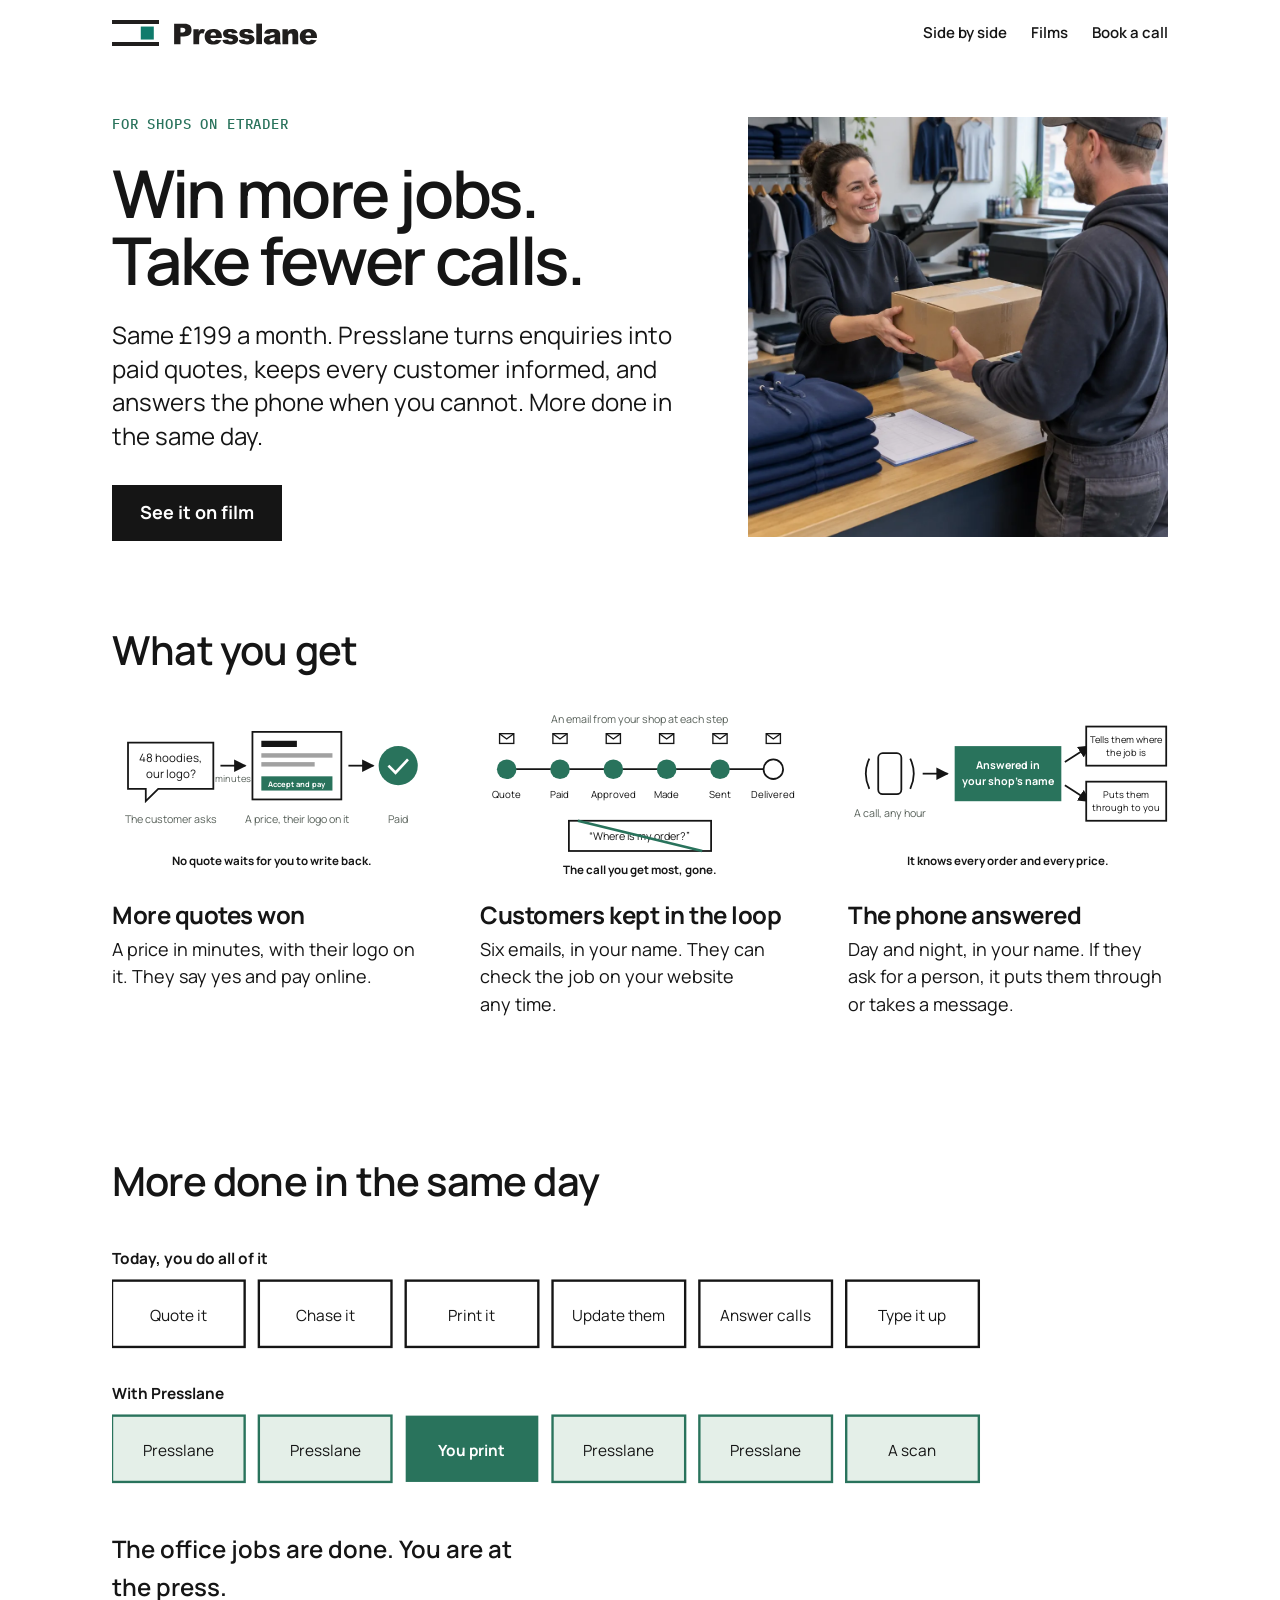
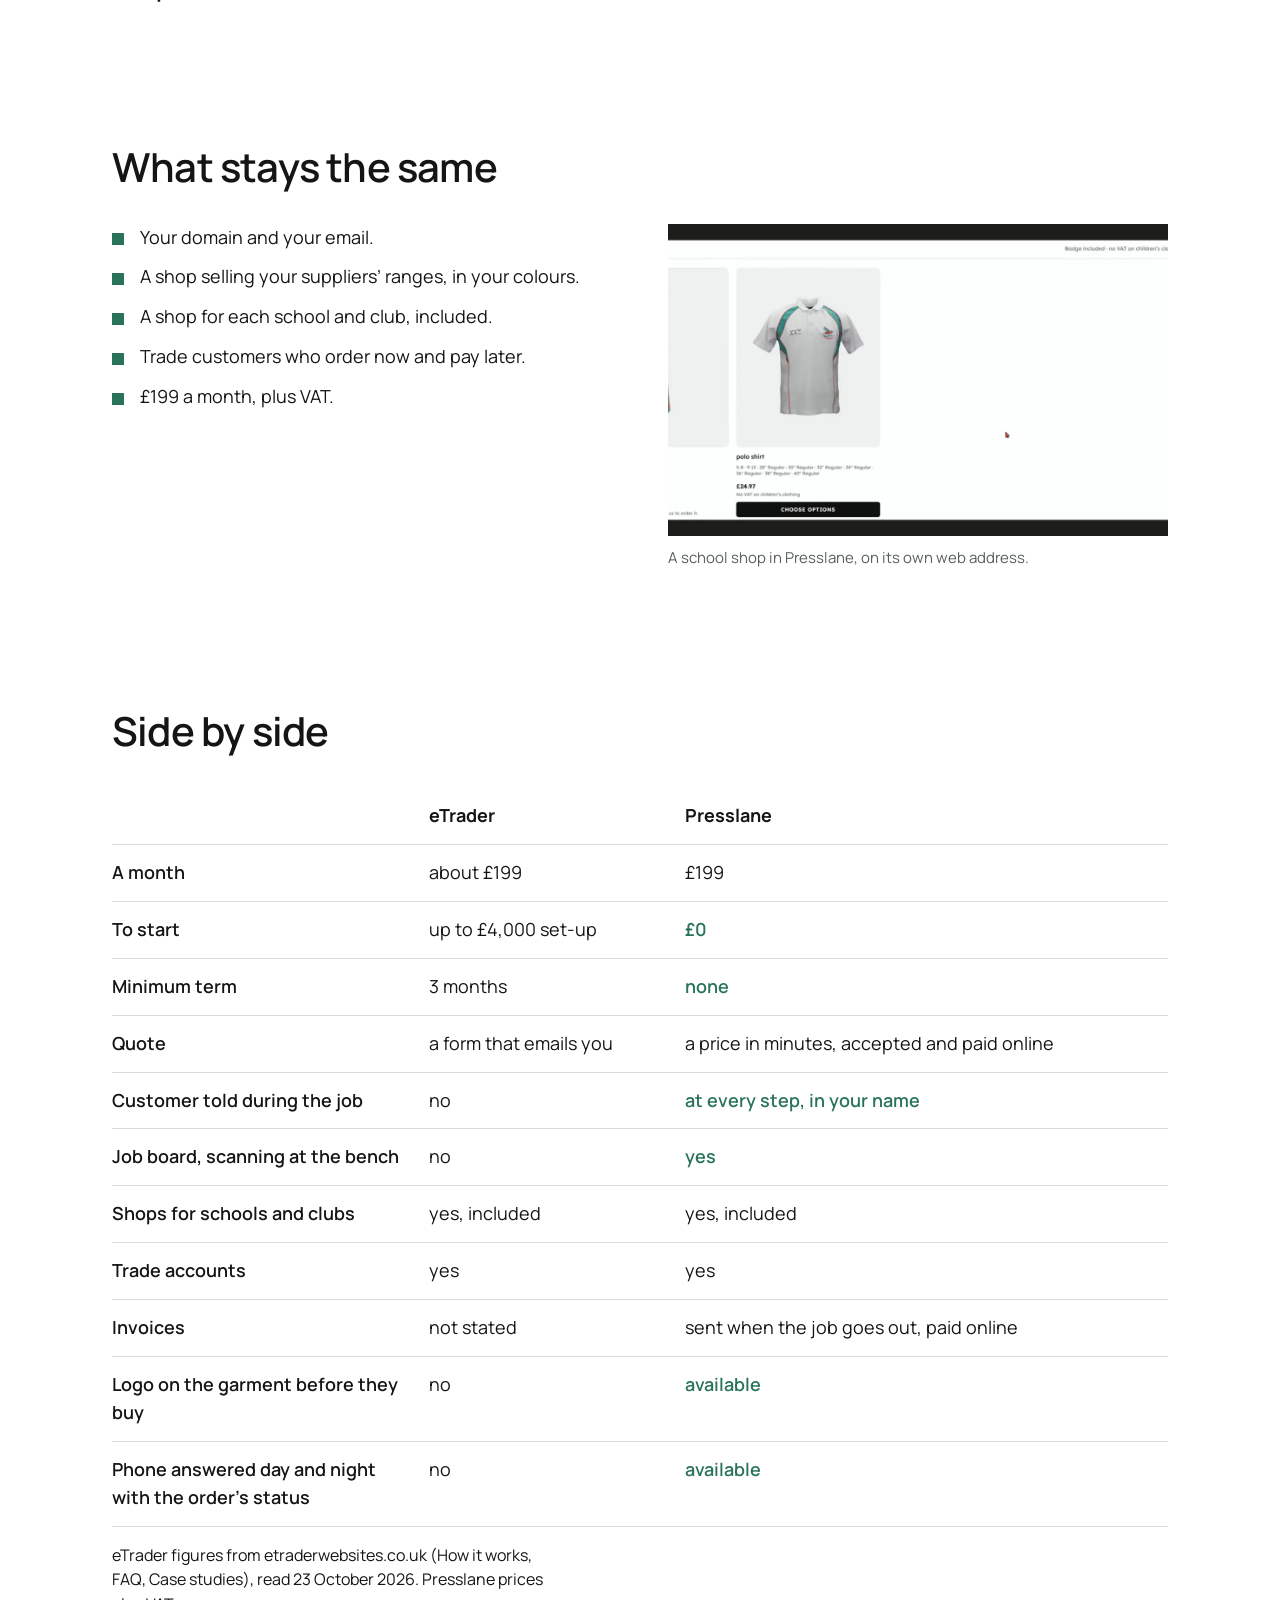
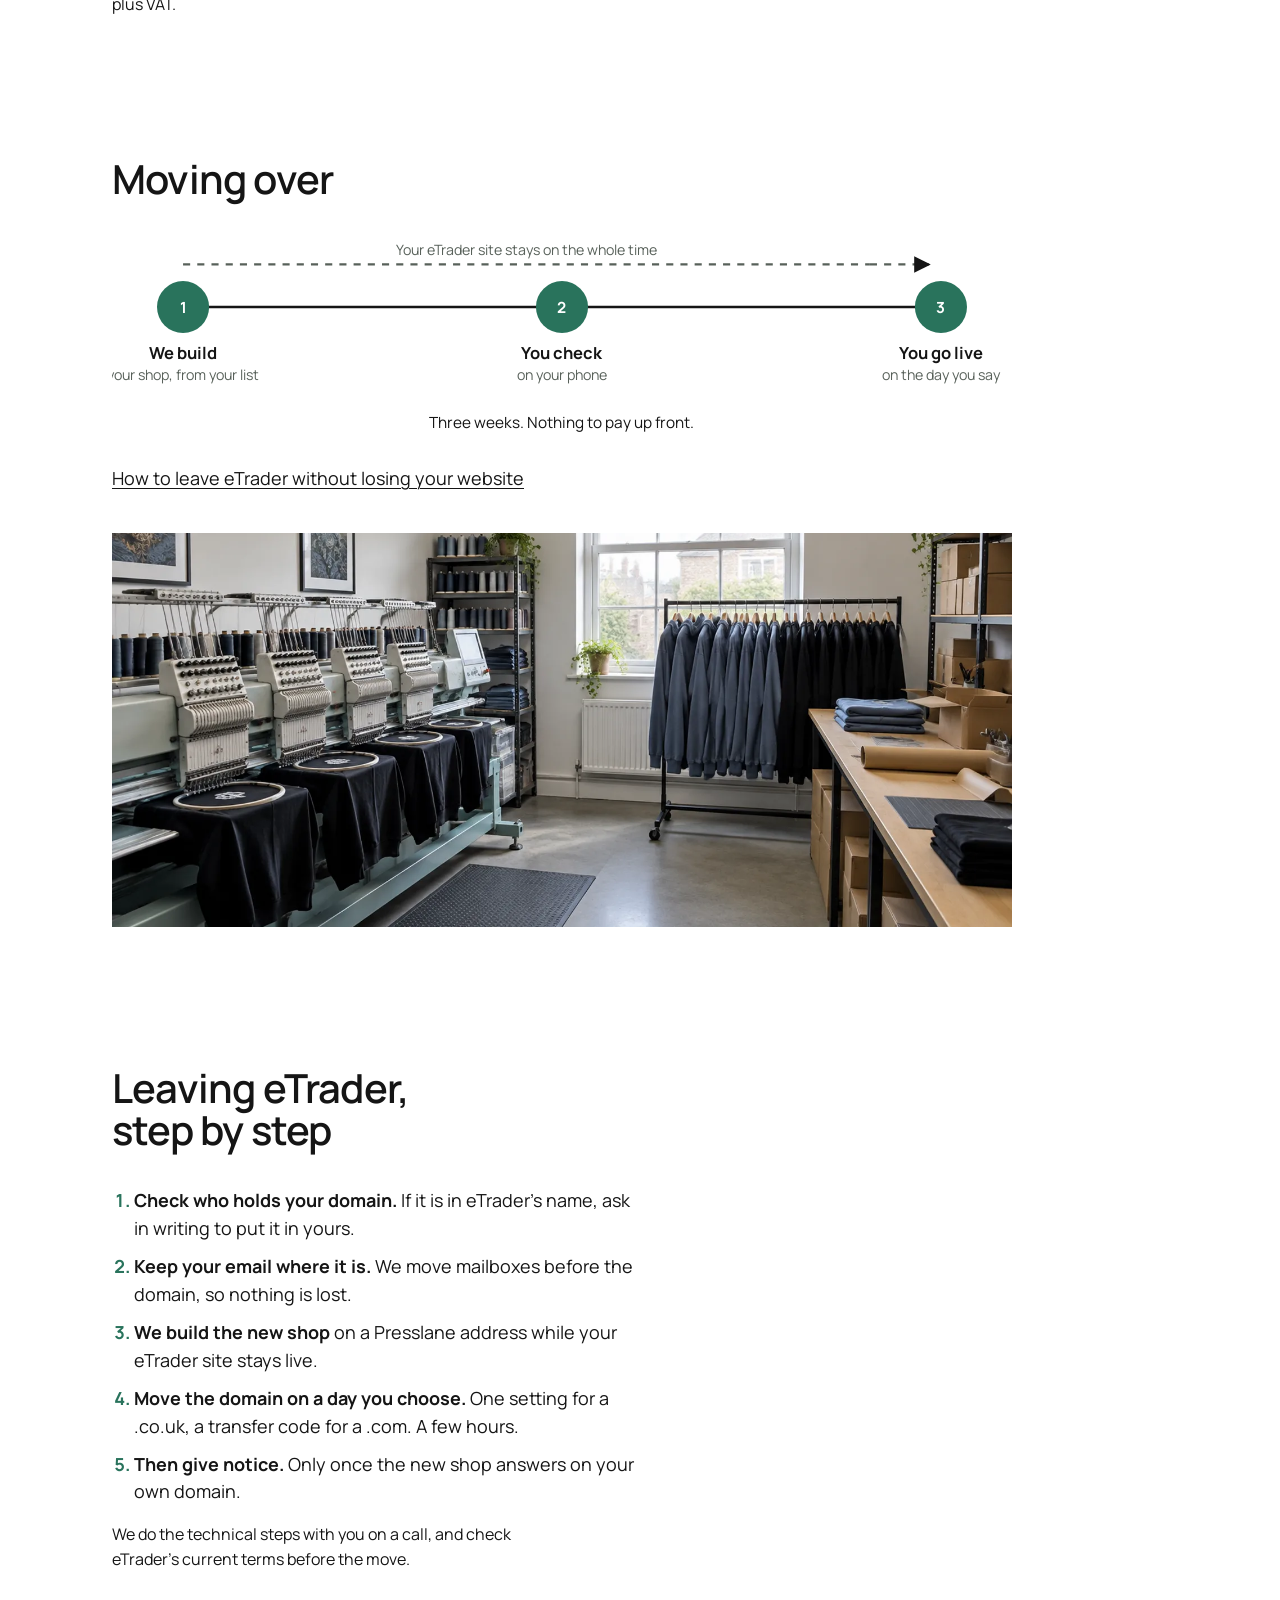
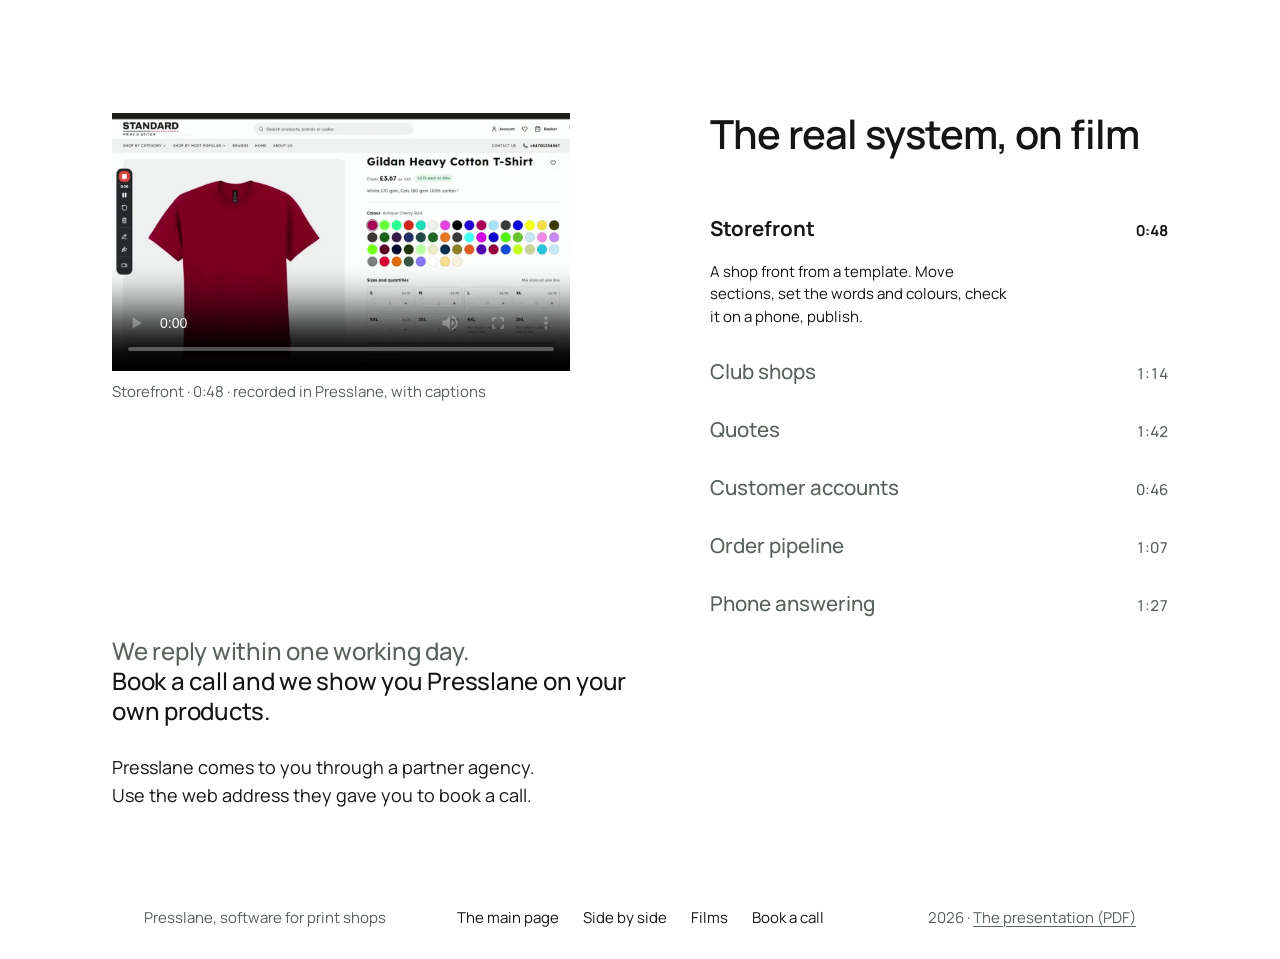
==== commit 80d565e8: "Side by side: the two add-ons read available, not their price Co-Authored-By: Claude Fable 5.1 <nore" ====
--- a/etrader/index.html
+++ b/etrader/index.html
@@ -266,8 +266,8 @@
         <tr><td>Shops for schools and clubs</td><td>yes, included</td><td>yes, included</td></tr>
         <tr><td>Trade accounts</td><td>yes</td><td>yes</td></tr>
         <tr><td>Invoices</td><td>not stated</td><td>sent when the job goes out, paid online</td></tr>
-        <tr><td>Logo on the garment before they buy</td><td>no</td><td>add-on, £100 a month</td></tr>
-        <tr><td>Phone answered day and night with the order’s status</td><td>no</td><td>add-on, £250 a month</td></tr>
+        <tr><td>Logo on the garment before they buy</td><td>no</td><td class="yes">available</td></tr>
+        <tr><td>Phone answered day and night with the order’s status</td><td>no</td><td class="yes">available</td></tr>
       </tbody>
     </table>
     <p class="source">eTrader figures from etraderwebsites.co.uk (How it works, FAQ, Case studies), read 23 October 2026. Presslane prices plus VAT.</p>
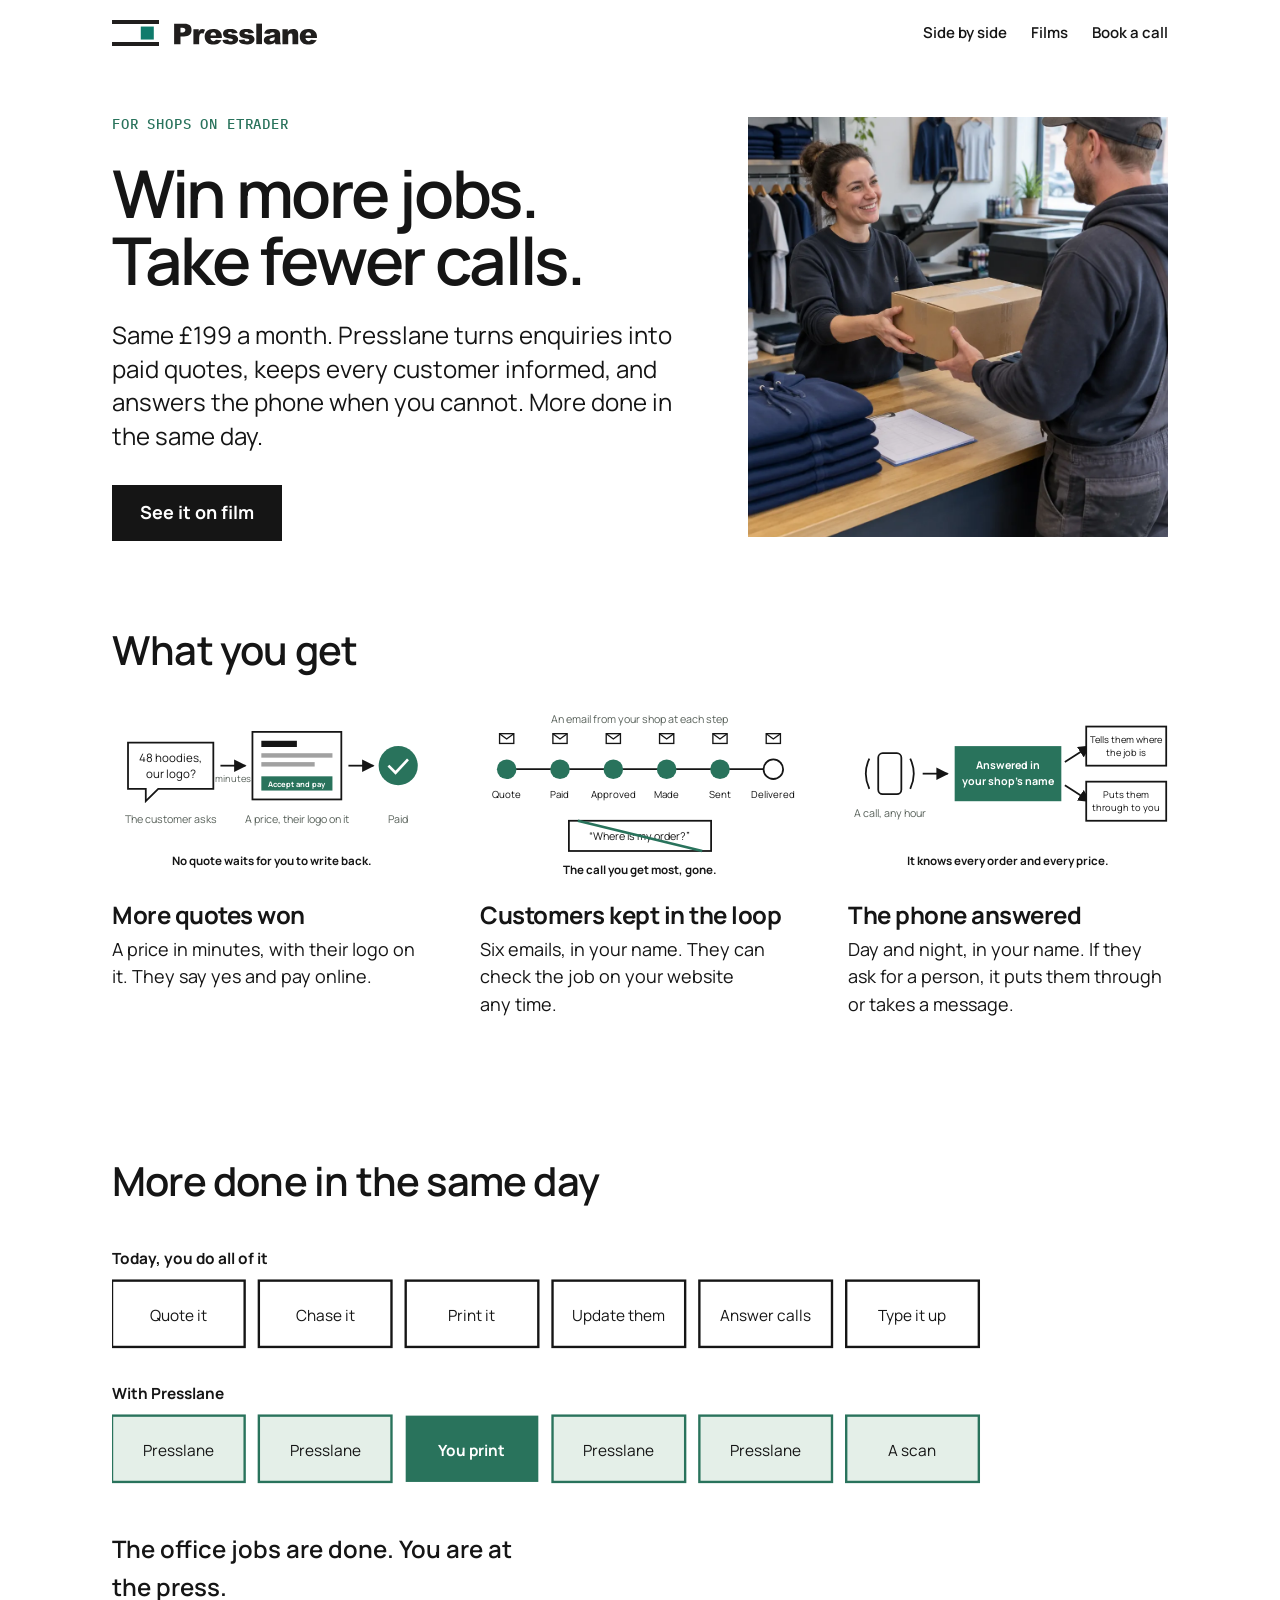
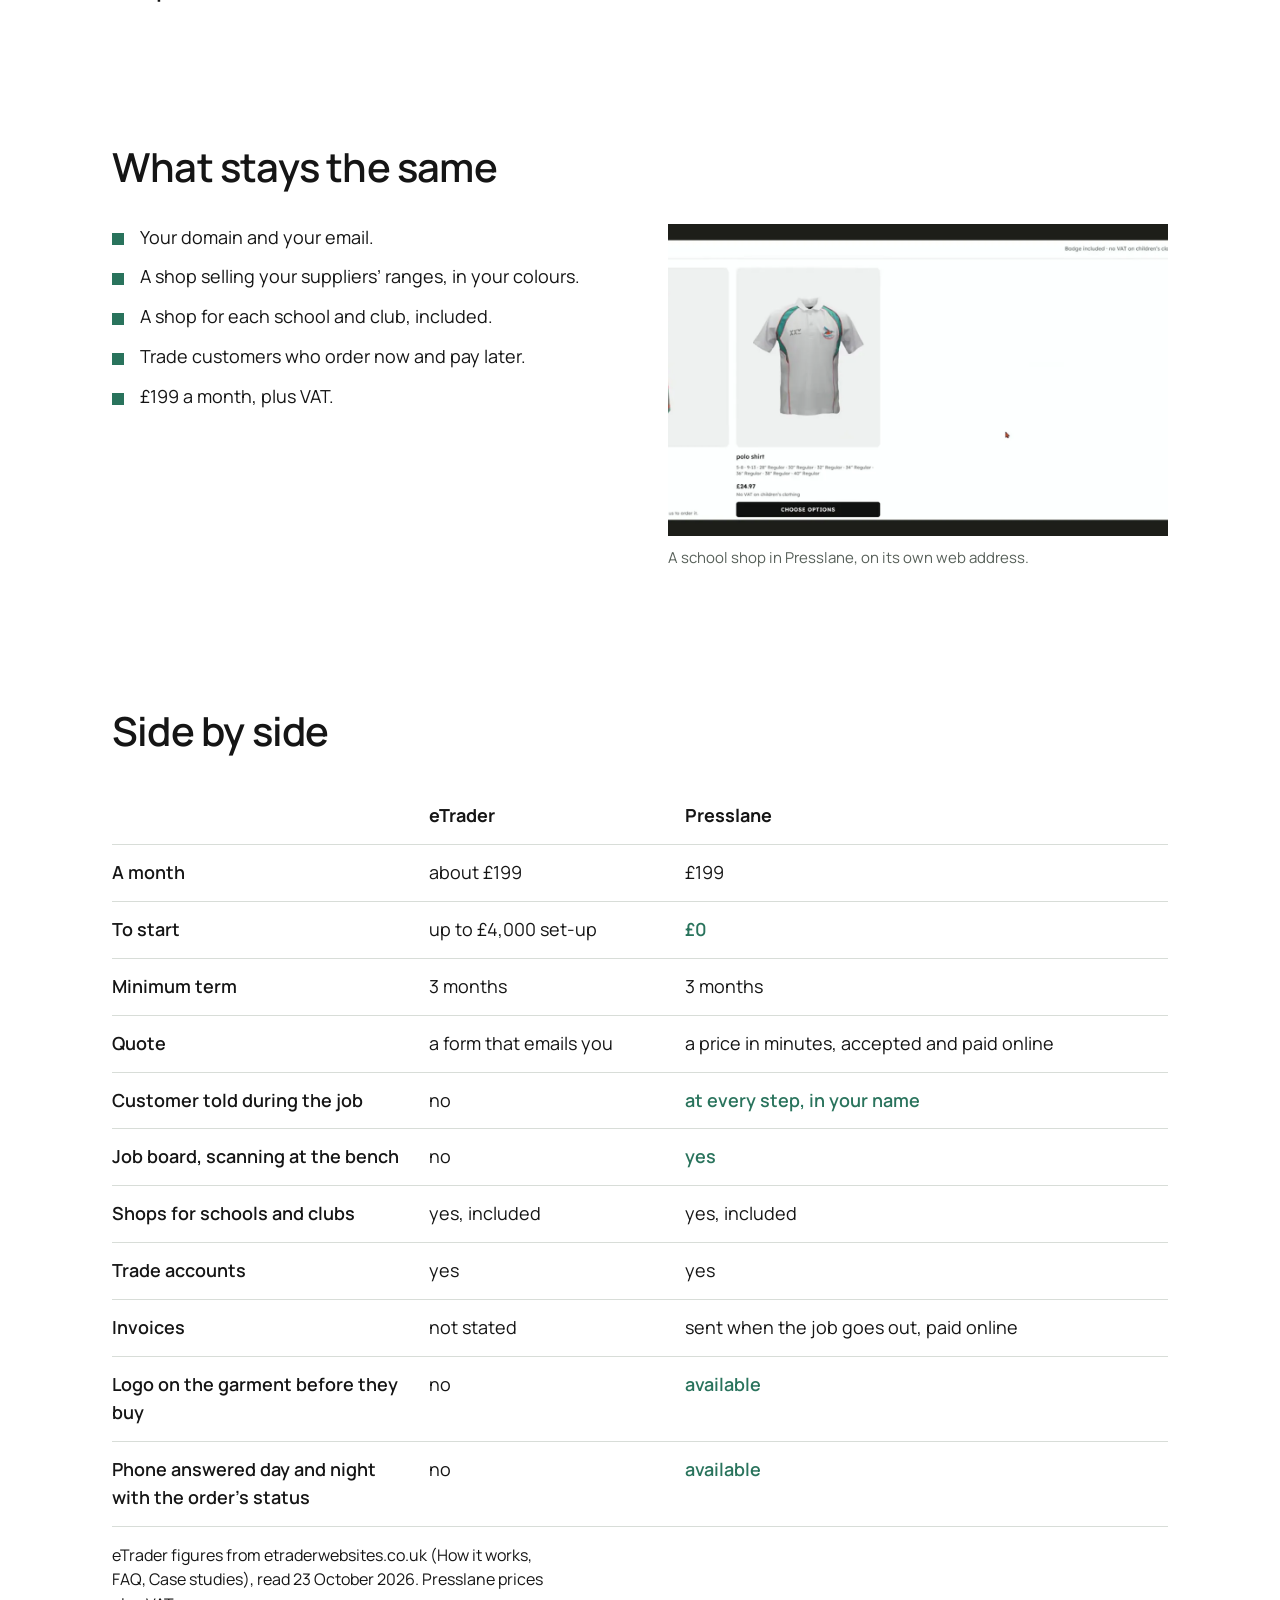
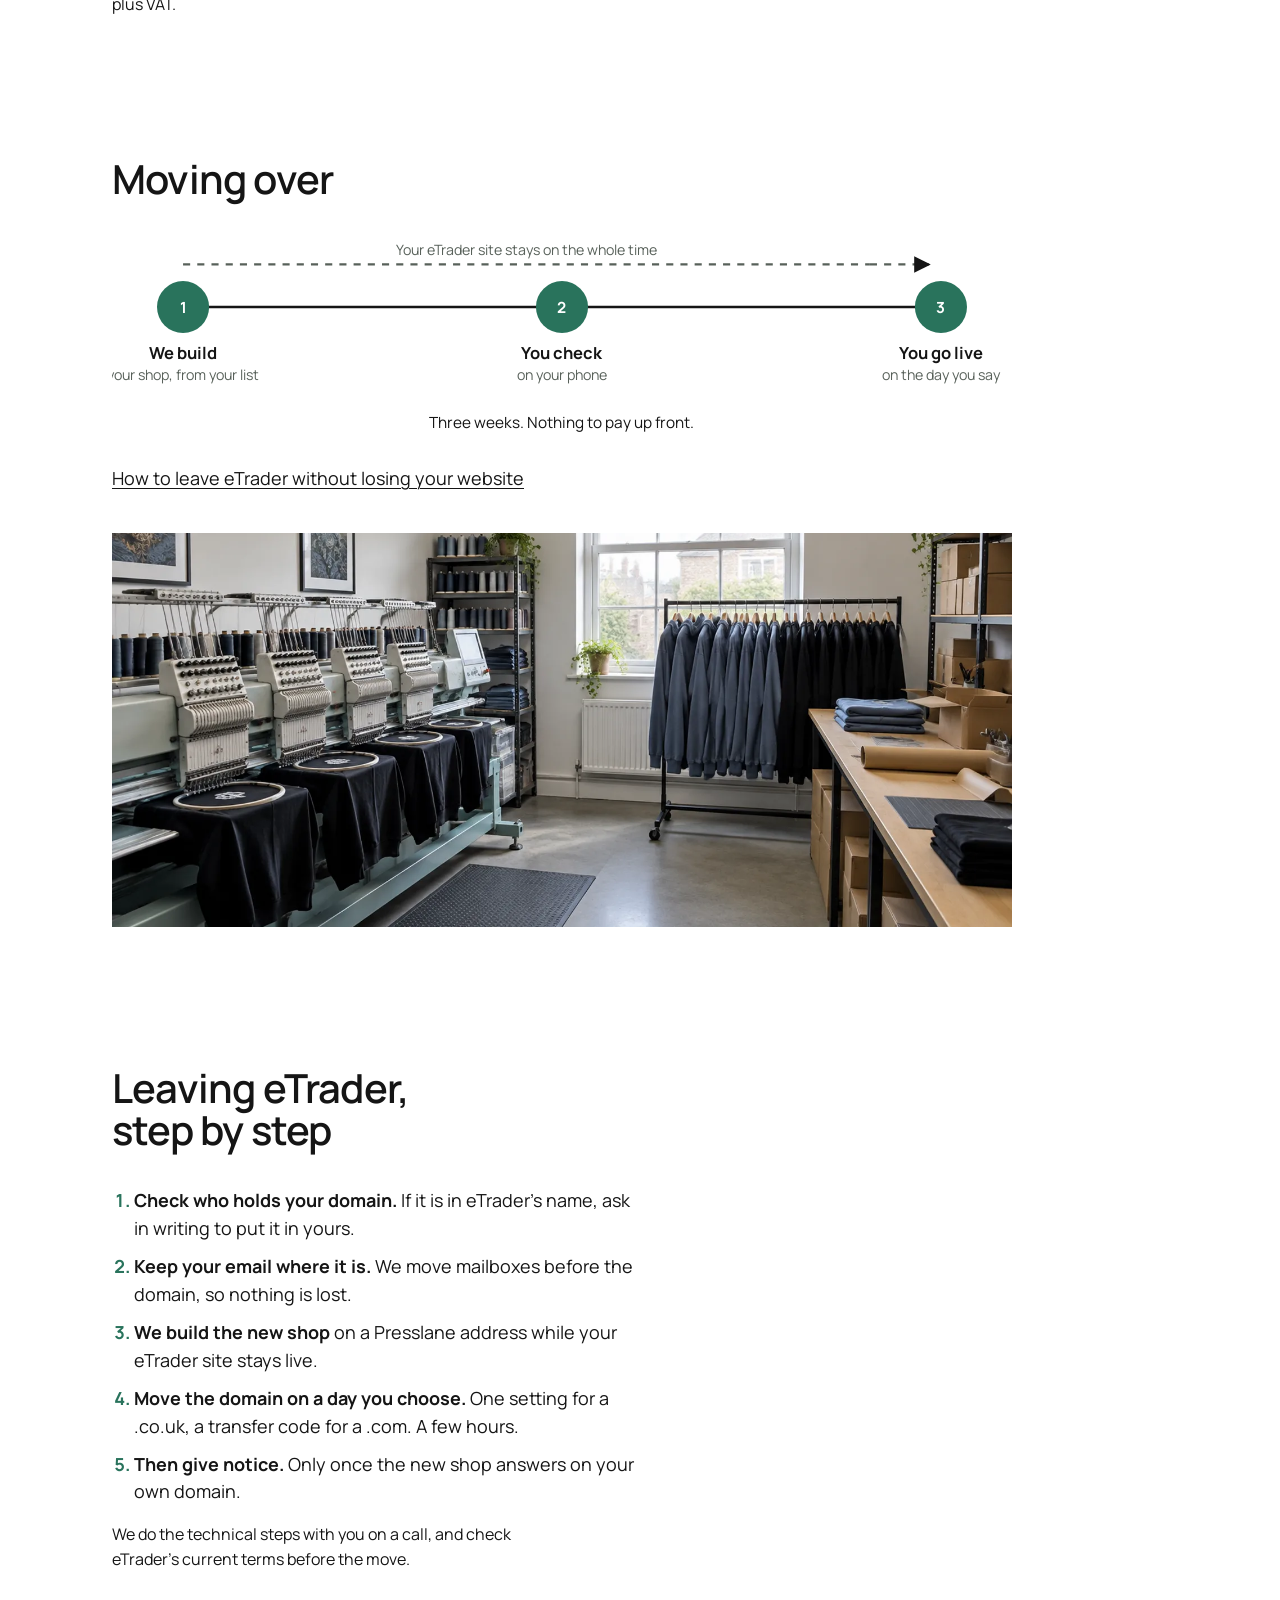
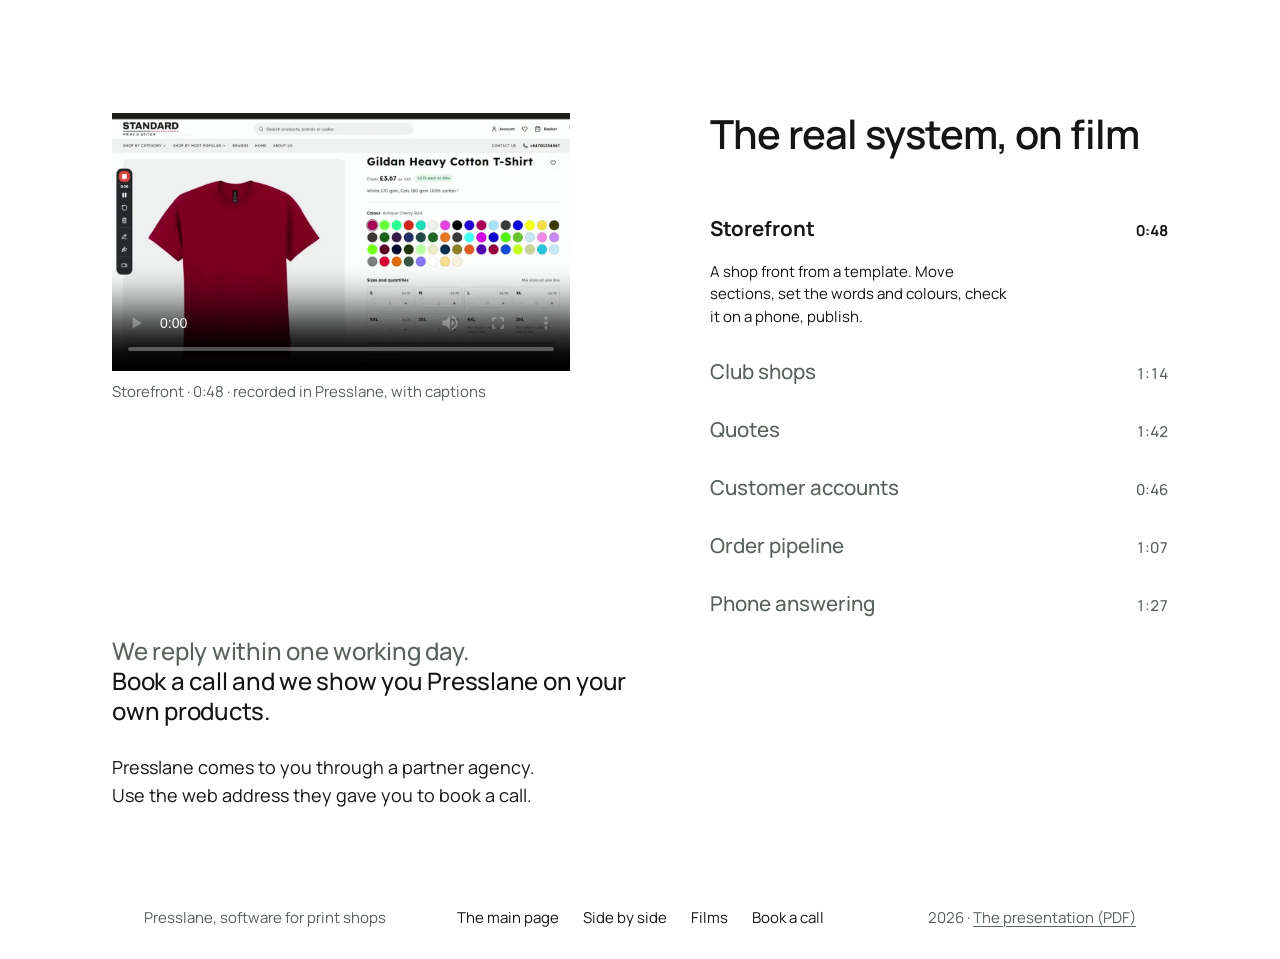
==== commit 5f5527bb: "A three-month minimum, then month by month Said on the main page's price list and in its questions, " ====
--- a/etrader/index.html
+++ b/etrader/index.html
@@ -259,7 +259,7 @@
       <tbody>
         <tr><td>A month</td><td>about £199</td><td>£199</td></tr>
         <tr><td>To start</td><td>up to £4,000 set-up</td><td class="yes">£0</td></tr>
-        <tr><td>Minimum term</td><td>3 months</td><td class="yes">none</td></tr>
+        <tr><td>Minimum term</td><td>3 months</td><td>3 months</td></tr>
         <tr><td>Quote</td><td>a form that emails you</td><td>a price in minutes, accepted and paid online</td></tr>
         <tr><td>Customer told during the job</td><td>no</td><td class="yes">at every step, in your name</td></tr>
         <tr><td>Job board, scanning at the bench</td><td>no</td><td class="yes">yes</td></tr>
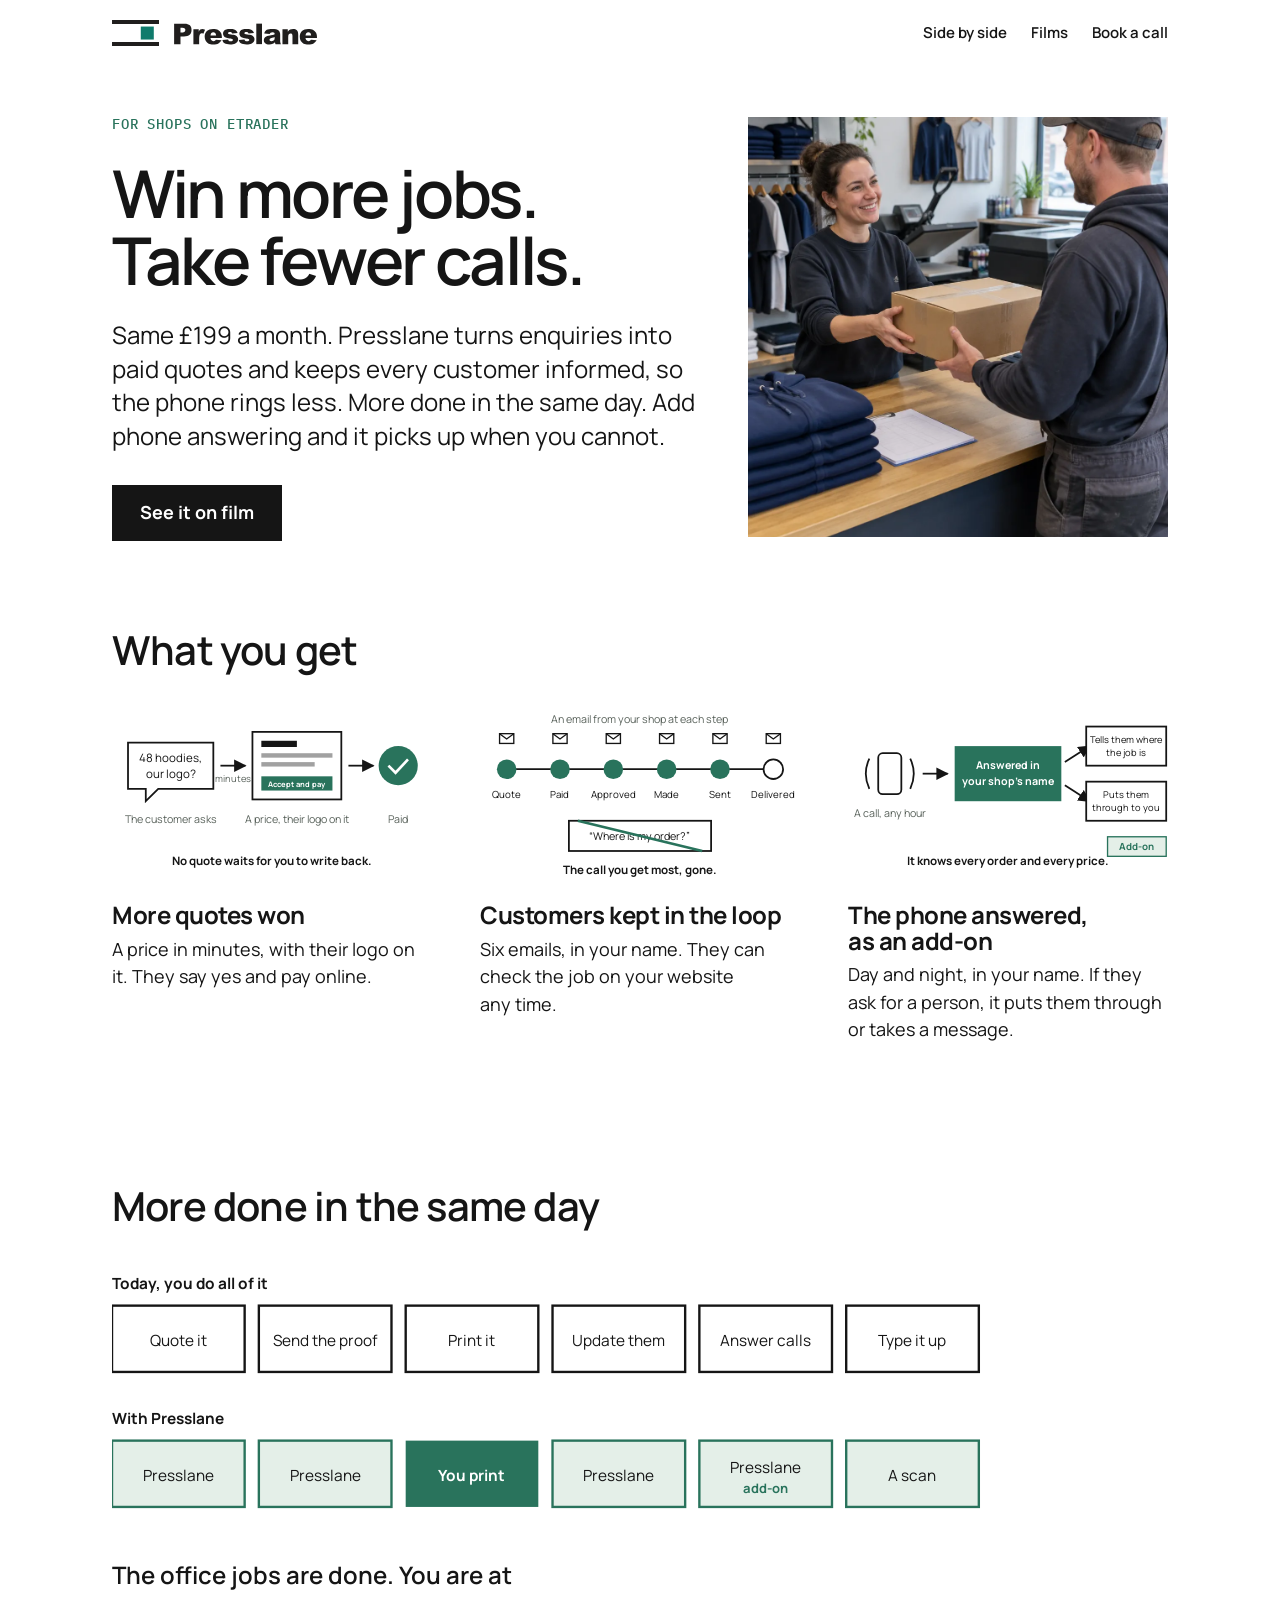
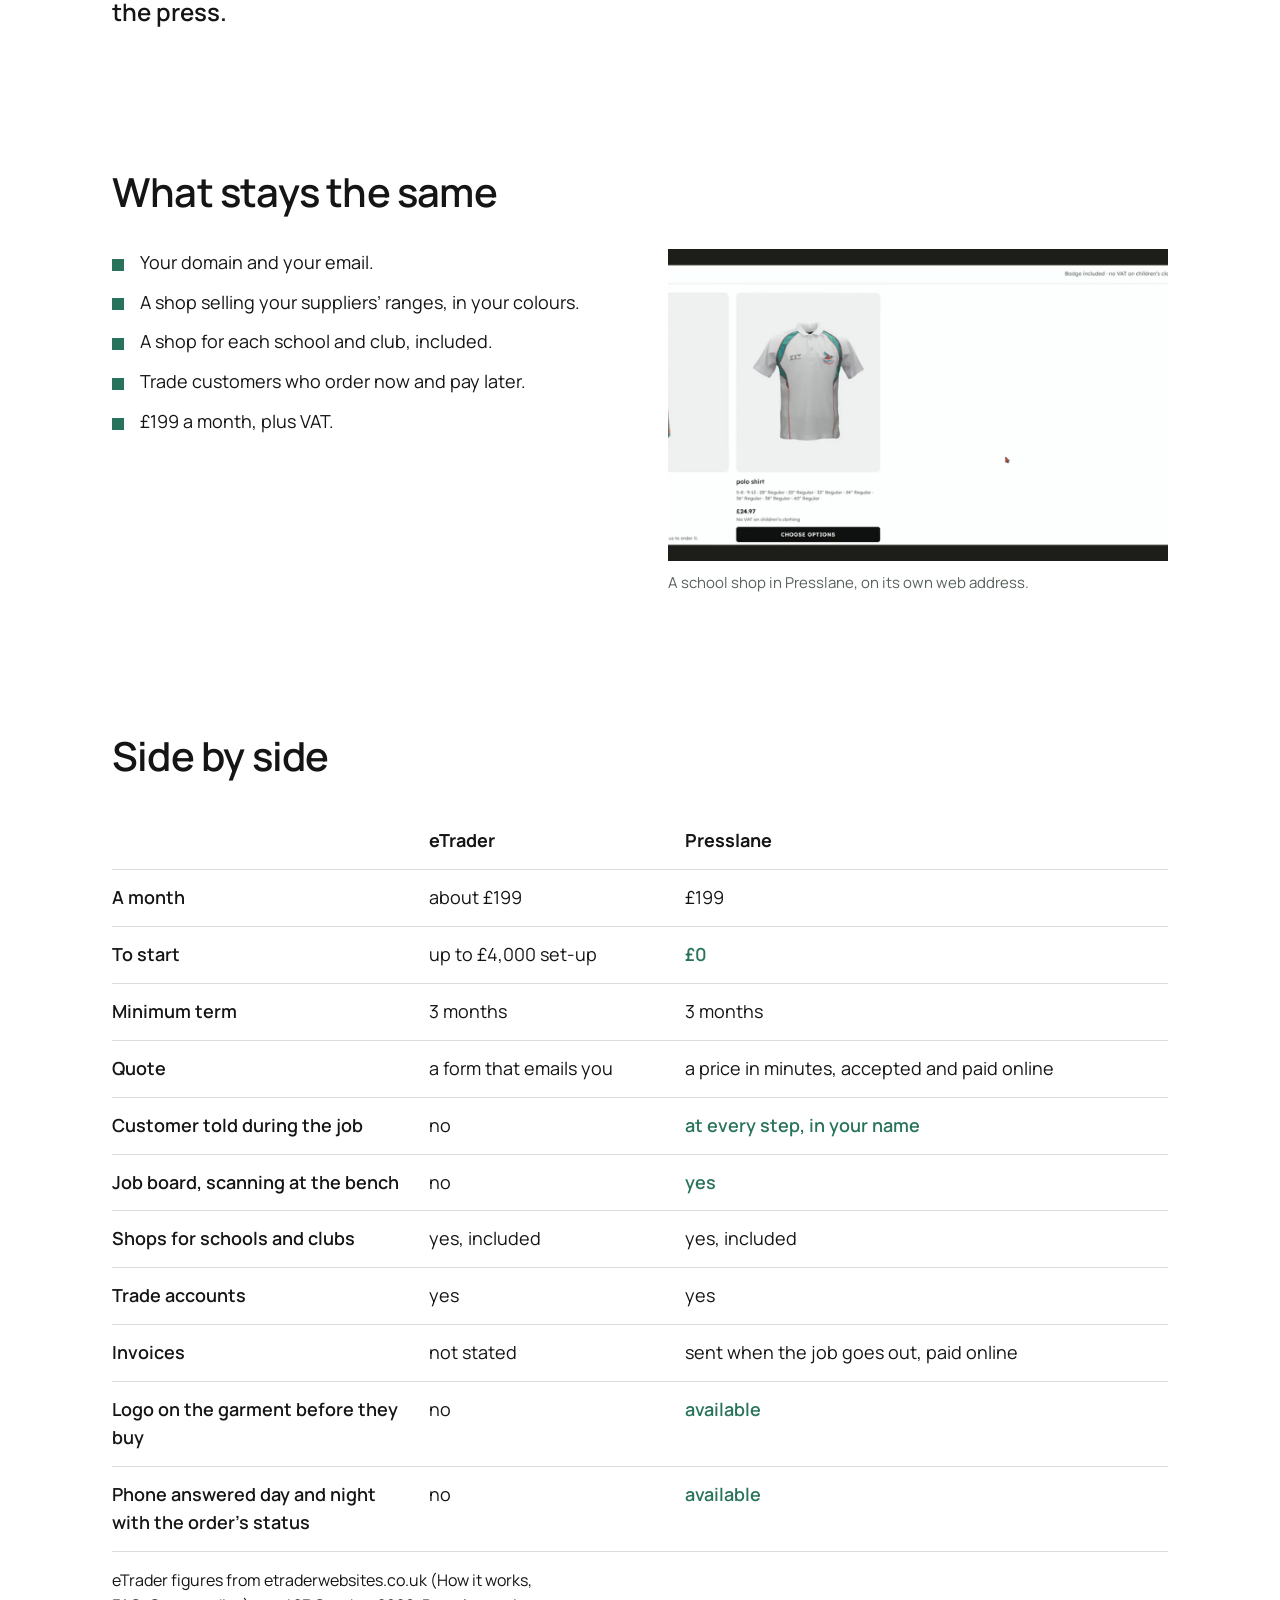
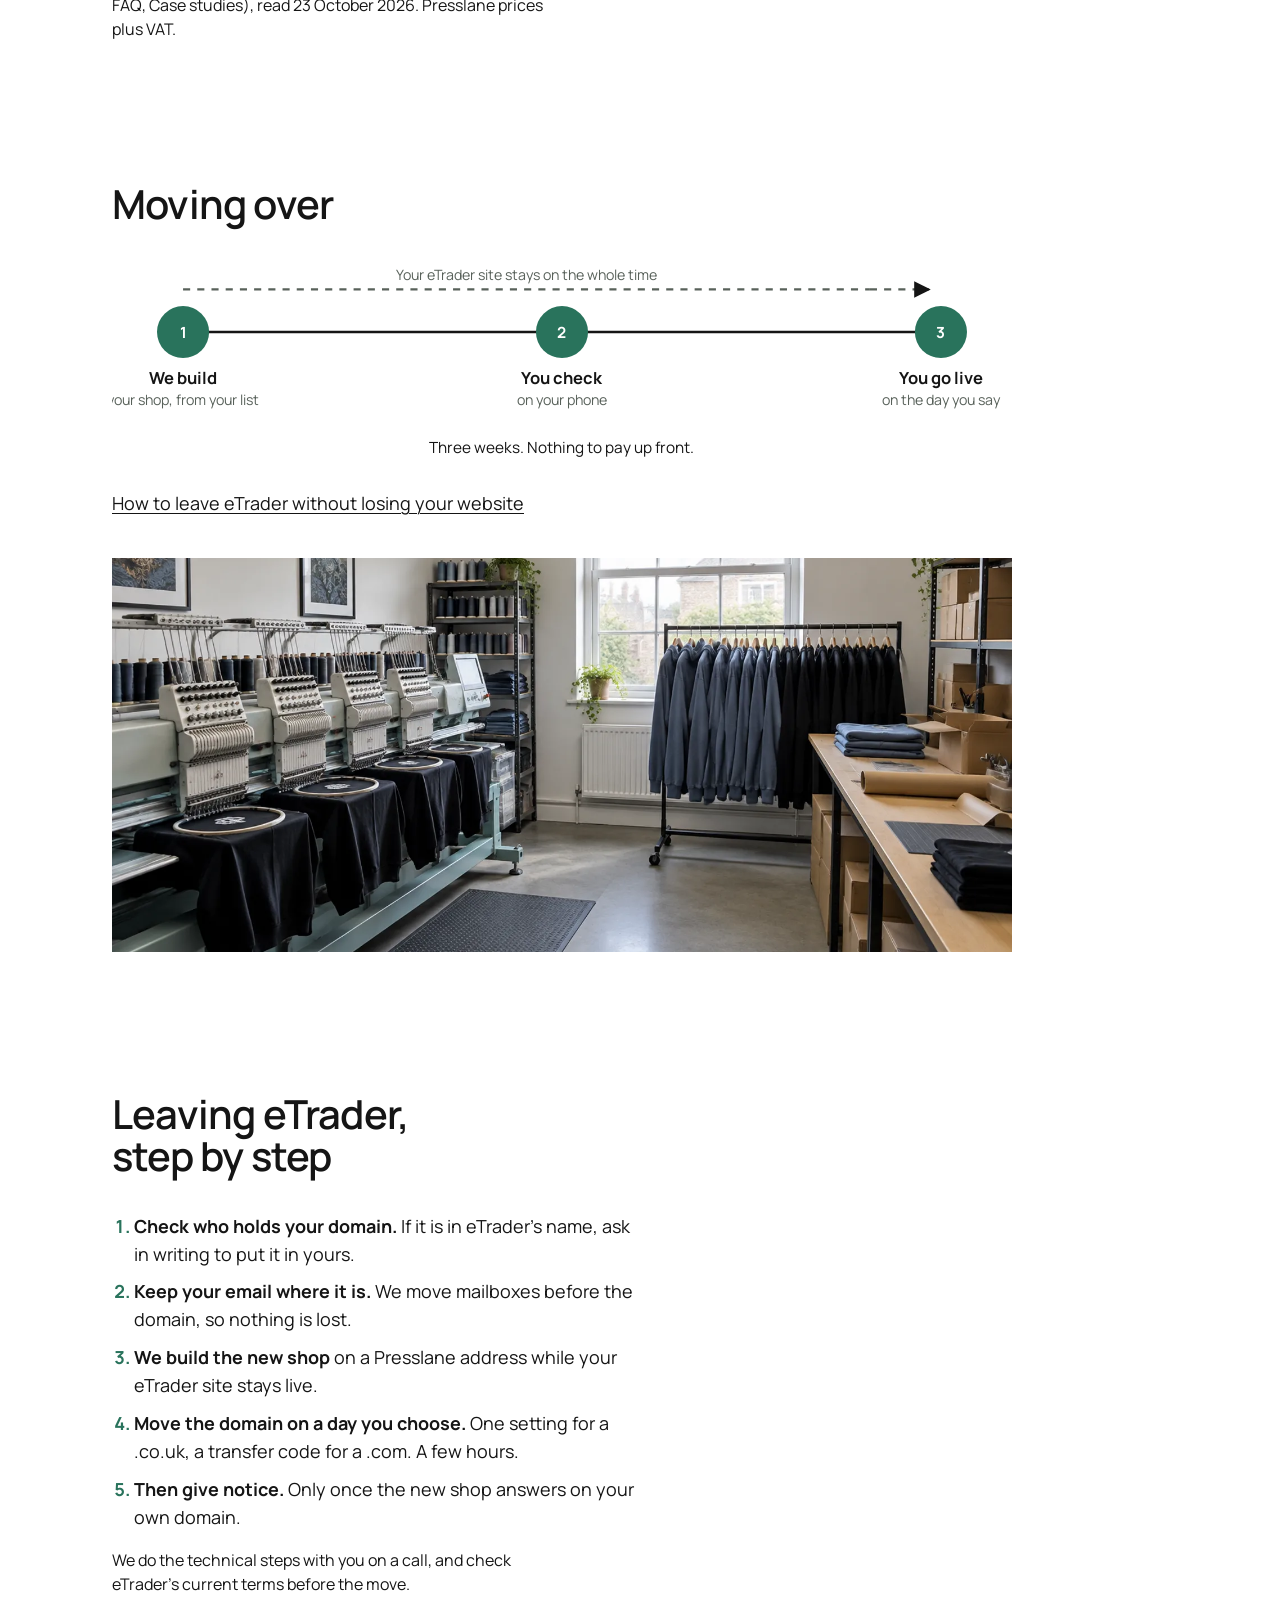
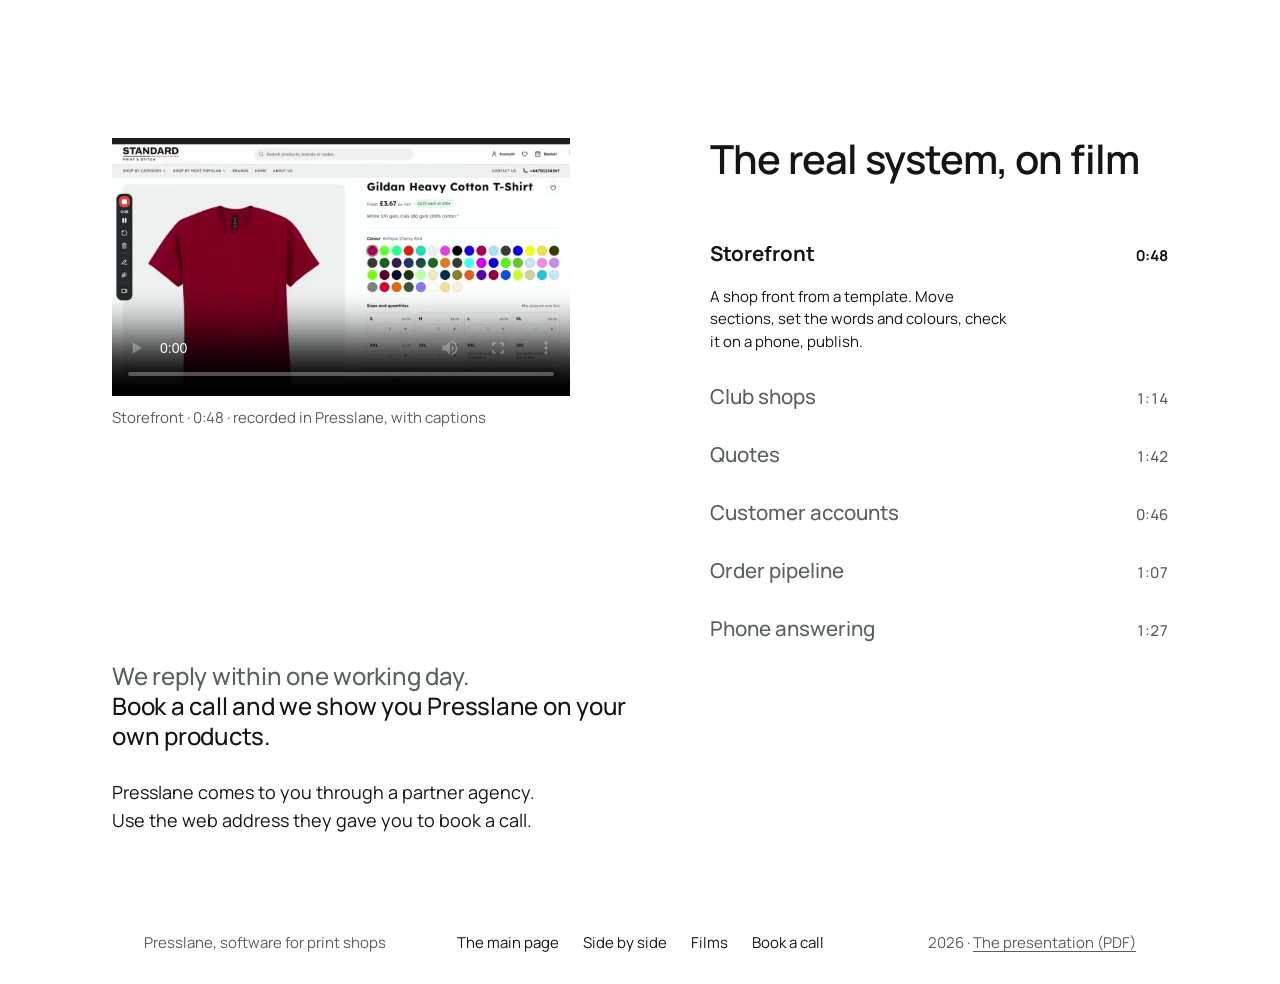
==== commit 43071319: "Phone answering is an add-on, everywhere it is mentioned The opening lines on the main page, the com" ====
--- a/etrader/index.html
+++ b/etrader/index.html
@@ -4,7 +4,7 @@
   <meta charset="utf-8">
   <meta name="viewport" content="width=device-width, initial-scale=1">
   <title>Presslane for shops on eTrader</title>
-  <meta name="description" content="Same £199 a month as eTrader. Presslane turns enquiries into paid quotes, keeps every customer informed and answers the phone when you cannot. More done in the same day.">
+  <meta name="description" content="Same £199 a month as eTrader. Presslane turns enquiries into paid quotes and keeps every customer informed, so the phone rings less. More done in the same day. Phone answering as an add-on.">
   <meta property="og:title" content="Presslane for shops on eTrader">
   <meta property="og:description" content="Win more jobs. Take fewer calls. Same £199 a month, nothing up front, your old site stays on until you are happy.">
   <meta property="og:type" content="website">
@@ -117,7 +117,7 @@
     <div class="words">
       <p class="kicker">FOR SHOPS ON ETRADER</p><!-- taste-skill-ignore: the brief asks for this kicker -->
       <h1 id="h1">Win more jobs. Take fewer calls.</h1>
-      <p class="sub">Same £199 a month. Presslane turns enquiries into paid quotes, keeps every customer informed, and answers the phone when you cannot. More done in the same day.</p>
+      <p class="sub">Same £199 a month. Presslane turns enquiries into paid quotes and keeps every customer informed, so the phone rings less. More done in the same day. Add phone answering and it picks up when you cannot.</p>
       <div class="cmp-ctas">
         <a class="button js-book" href="#talk" hidden>Book a call</a>
         <a class="button quiet" href="#films">See it on film</a>
@@ -186,6 +186,8 @@
       <figure>
         <svg class="diagram" viewBox="0 0 360 200" role="img" aria-label="A call comes in, Presslane answers in your name, and either tells the caller where the job is or puts them through to you">
           <defs><marker id="a3" viewBox="0 0 10 10" refX="9" refY="5" markerWidth="7" markerHeight="7" orient="auto"><path d="M0,0 L10,5 L0,10 z" fill="currentColor"/></marker></defs>
+          <rect x="292" y="146" width="66" height="22" fill="#e4efe8" stroke="#29735c" stroke-width="1.5"/>
+          <text x="325" y="161" font-family="Manrope, sans-serif" font-size="11" font-weight="700" text-anchor="middle" fill="#29735c">Add-on</text>
           <rect x="34" y="52" width="26" height="46" rx="5" fill="none" stroke="currentColor" stroke-width="2"/>
           <path d="M24 58 q-8 17 0 34 M70 58 q8 17 0 34" fill="none" stroke="currentColor" stroke-width="2"/>
           <text x="47" y="124" font-family="Manrope, sans-serif" font-size="12" text-anchor="middle" fill="#58615a">A call, any hour</text>
@@ -203,7 +205,7 @@
           <text x="313" y="117" font-family="Manrope, sans-serif" font-size="10.5" text-anchor="middle" fill="currentColor">through to you</text>
           <text x="180" y="178" font-family="Manrope, sans-serif" font-size="13" font-weight="700" text-anchor="middle" fill="currentColor">It knows every order and every price.</text>
         </svg>
-        <figcaption><h3>The phone answered</h3><p>Day and night, in your name. If they ask for a person, it puts them through or takes a message.</p></figcaption>
+        <figcaption><h3>The phone answered, as an add-on</h3><p>Day and night, in your name. If they ask for a person, it puts them through or takes a message.</p></figcaption>
       </figure>
 
     </div>
@@ -216,7 +218,7 @@
         <text x="0" y="22" font-weight="700">Today, you do all of it</text>
         <g transform="translate(0 36)">
           <rect x="0" y="0" width="112" height="56" fill="#ffffff" stroke="currentColor" stroke-width="2"/><text x="56" y="34" text-anchor="middle">Quote it</text>
-          <rect x="124" y="0" width="112" height="56" fill="#ffffff" stroke="currentColor" stroke-width="2"/><text x="180" y="34" text-anchor="middle">Chase it</text>
+          <rect x="124" y="0" width="112" height="56" fill="#ffffff" stroke="currentColor" stroke-width="2"/><text x="180" y="34" text-anchor="middle">Send the proof</text>
           <rect x="248" y="0" width="112" height="56" fill="#ffffff" stroke="currentColor" stroke-width="2"/><text x="304" y="34" text-anchor="middle">Print it</text>
           <rect x="372" y="0" width="112" height="56" fill="#ffffff" stroke="currentColor" stroke-width="2"/><text x="428" y="34" text-anchor="middle">Update them</text>
           <rect x="496" y="0" width="112" height="56" fill="#ffffff" stroke="currentColor" stroke-width="2"/><text x="552" y="34" text-anchor="middle">Answer calls</text>
@@ -228,7 +230,7 @@
           <rect x="124" y="0" width="112" height="56" fill="#e4efe8" stroke="#29735c" stroke-width="2"/><text x="180" y="34" text-anchor="middle" fill="currentColor">Presslane</text>
           <rect x="248" y="0" width="112" height="56" fill="#29735c"/><text x="304" y="34" text-anchor="middle" fill="#ffffff" font-weight="700">You print</text>
           <rect x="372" y="0" width="112" height="56" fill="#e4efe8" stroke="#29735c" stroke-width="2"/><text x="428" y="34" text-anchor="middle" fill="currentColor">Presslane</text>
-          <rect x="496" y="0" width="112" height="56" fill="#e4efe8" stroke="#29735c" stroke-width="2"/><text x="552" y="34" text-anchor="middle" fill="currentColor">Presslane</text>
+          <rect x="496" y="0" width="112" height="56" fill="#e4efe8" stroke="#29735c" stroke-width="2"/><text x="552" y="27" text-anchor="middle" fill="currentColor">Presslane</text><text x="552" y="44" text-anchor="middle" font-size="11" fill="#29735c" font-weight="700">add-on</text>
           <rect x="620" y="0" width="112" height="56" fill="#e4efe8" stroke="#29735c" stroke-width="2"/><text x="676" y="34" text-anchor="middle" fill="currentColor">A scan</text>
         </g>
       </g>
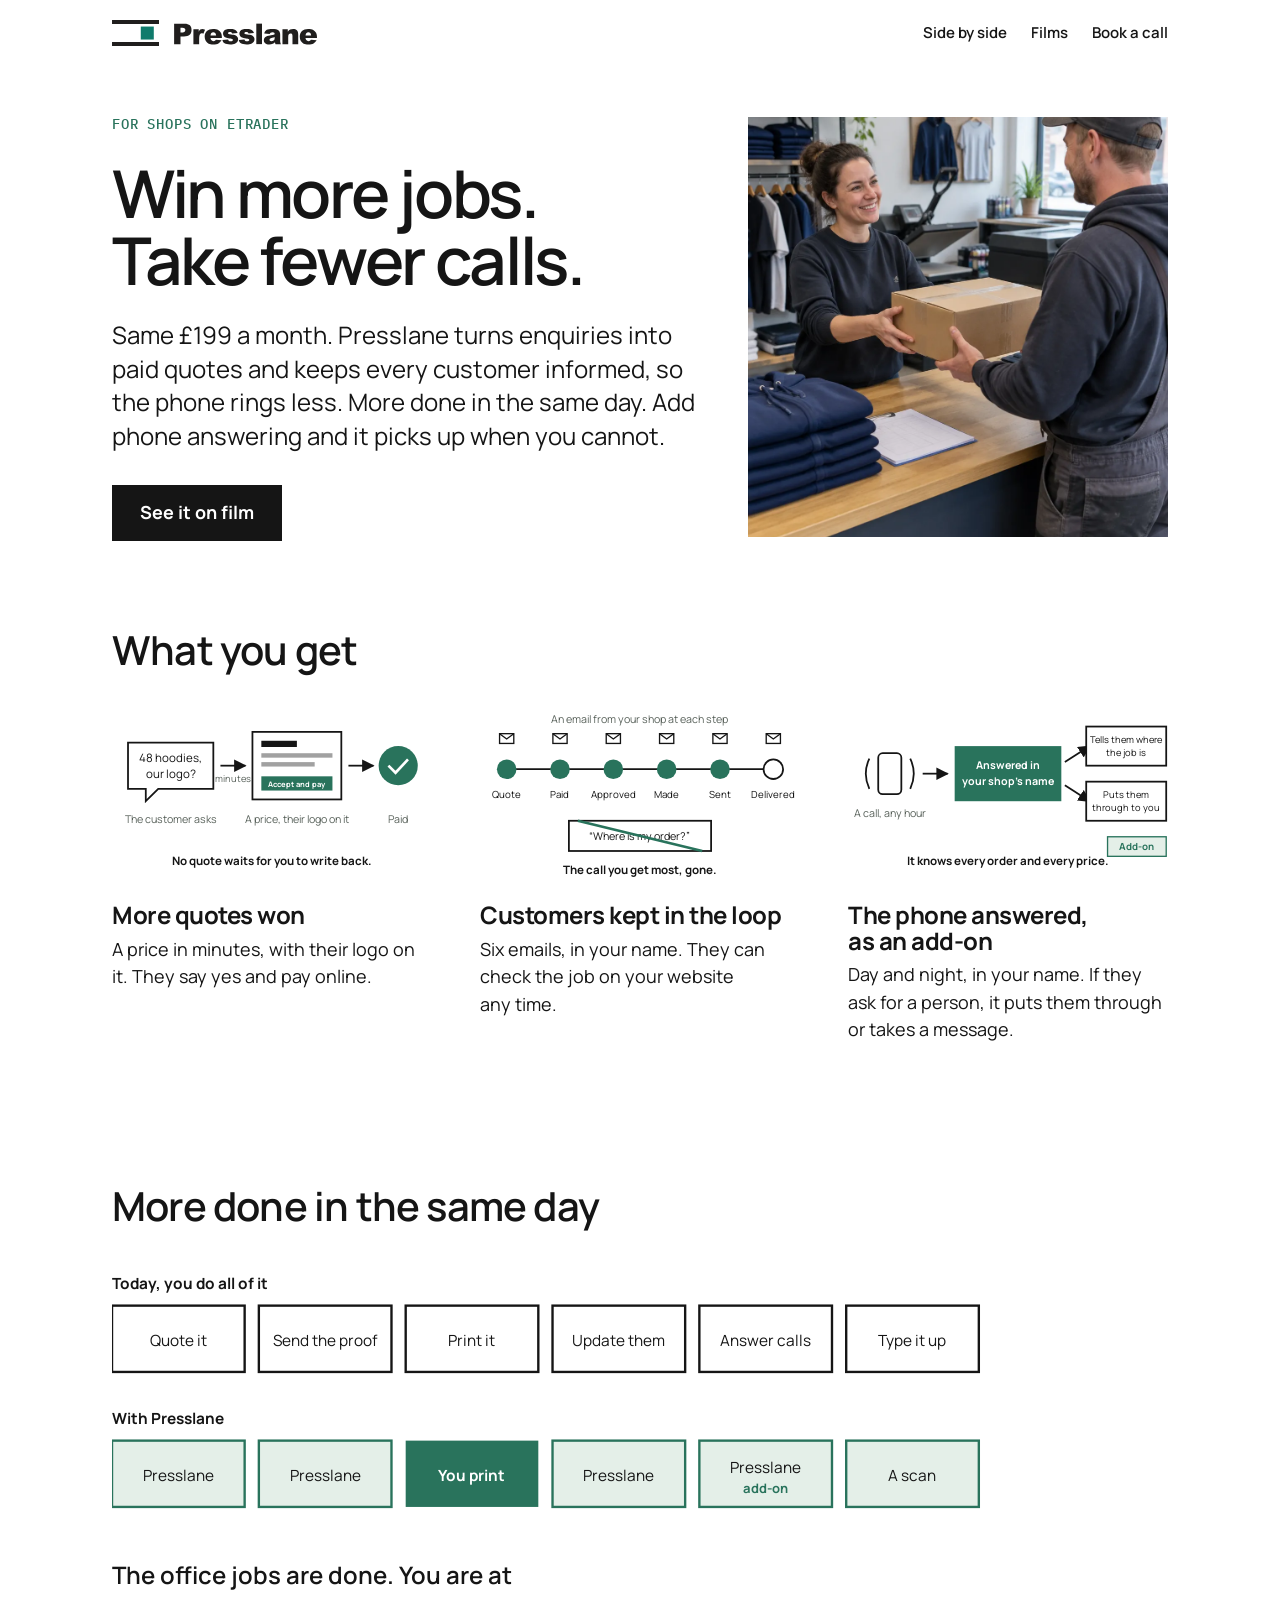
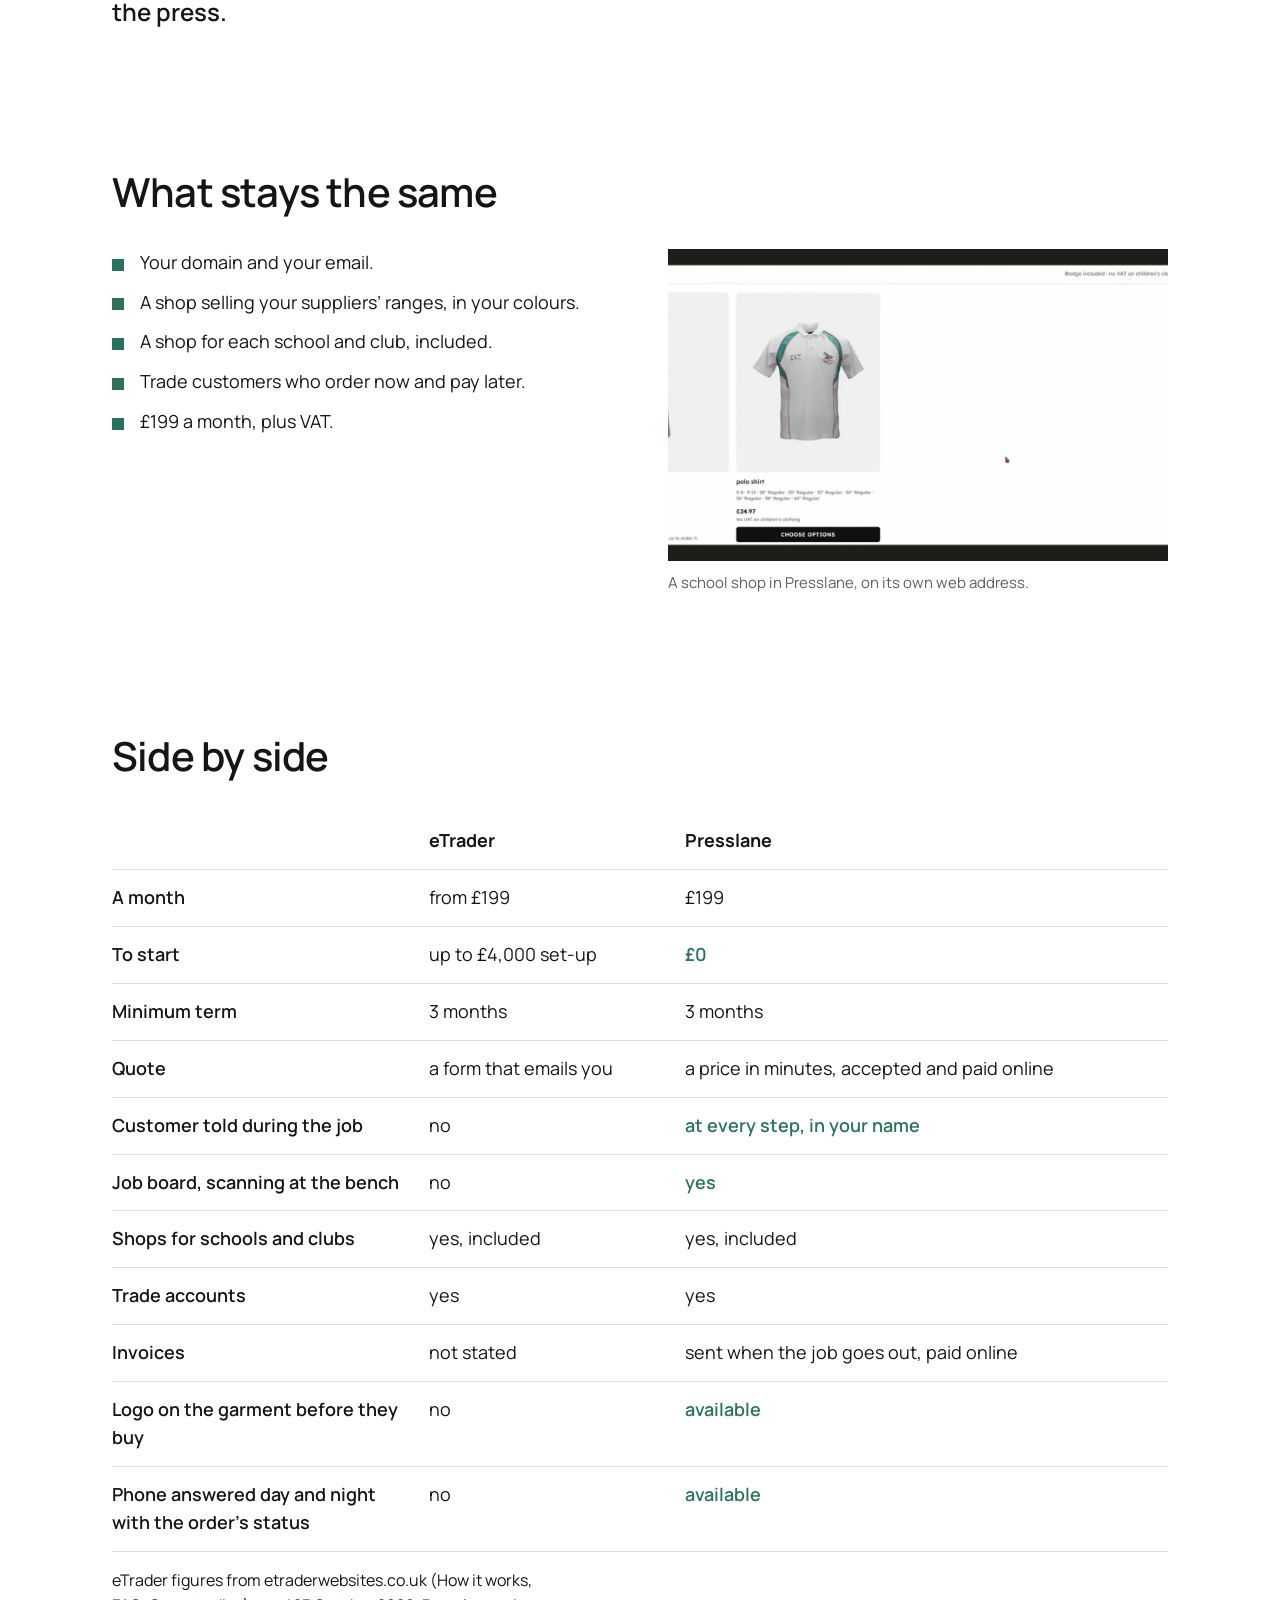
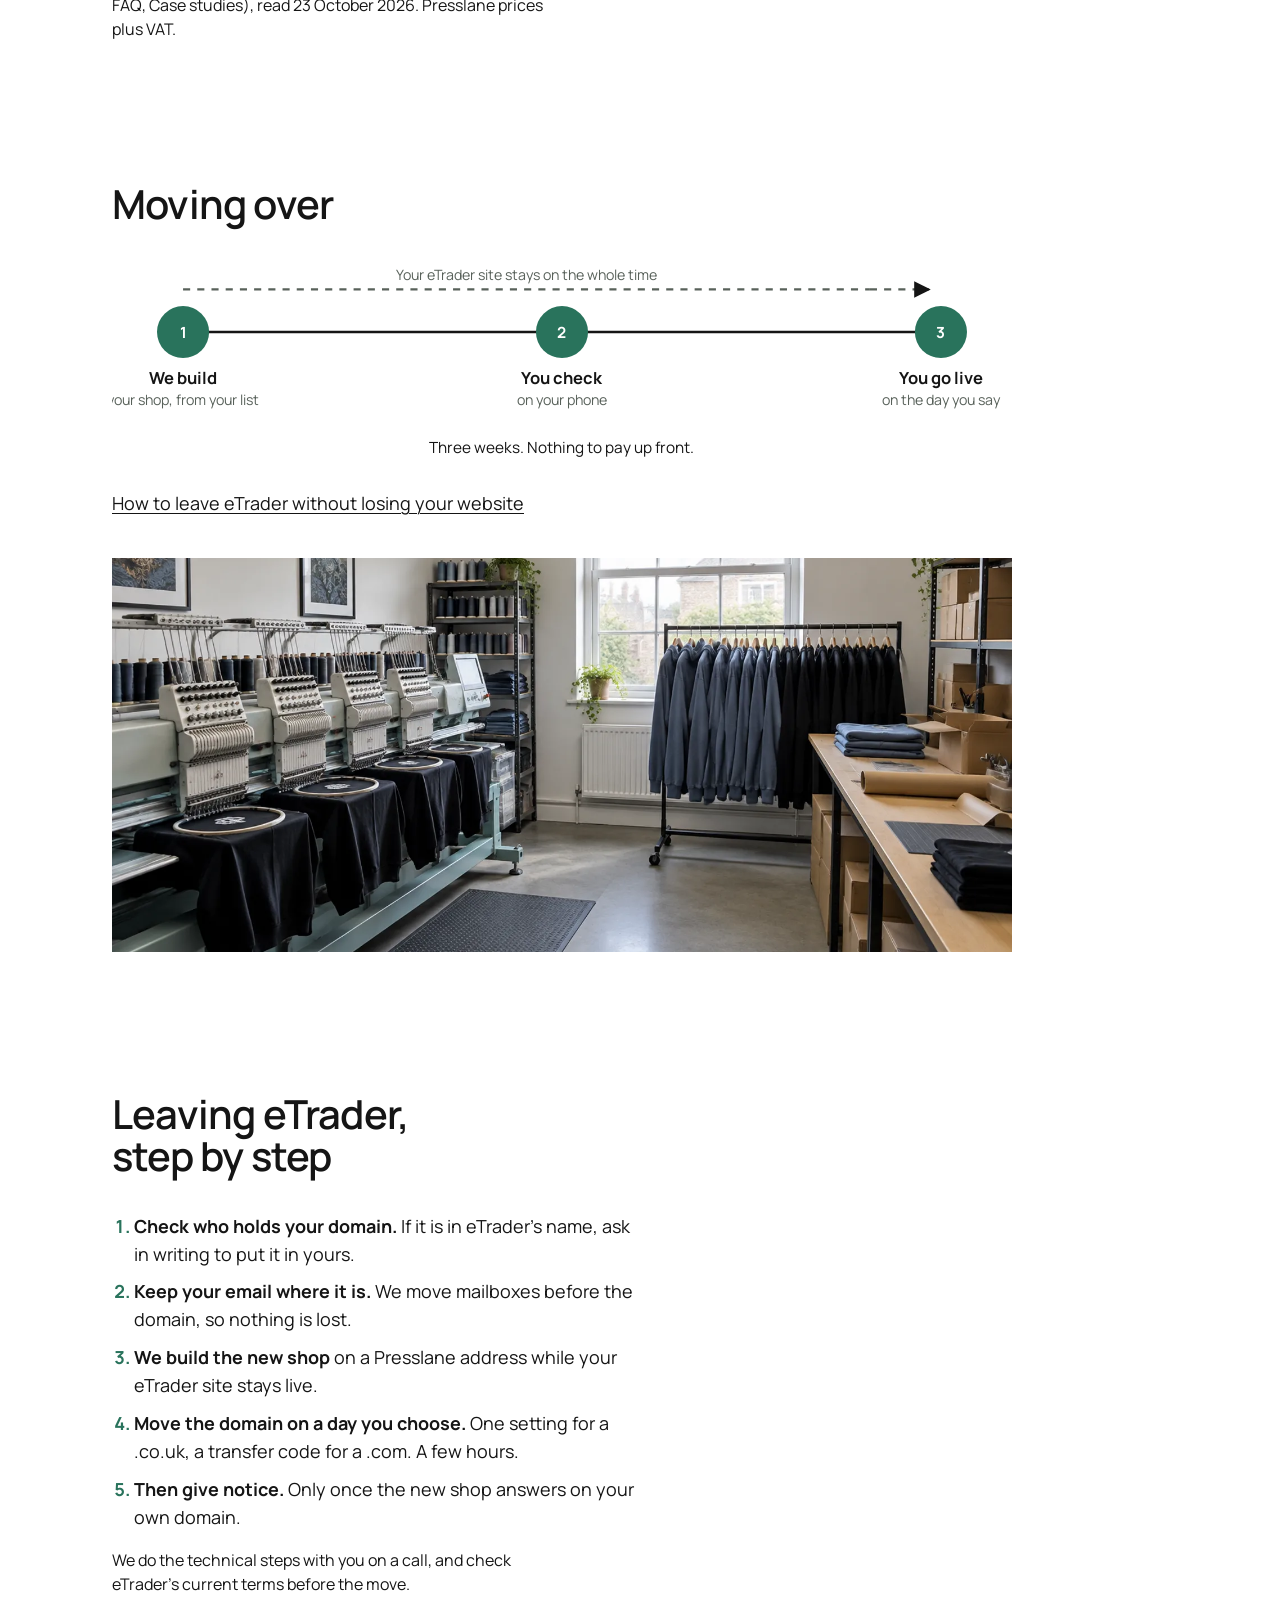
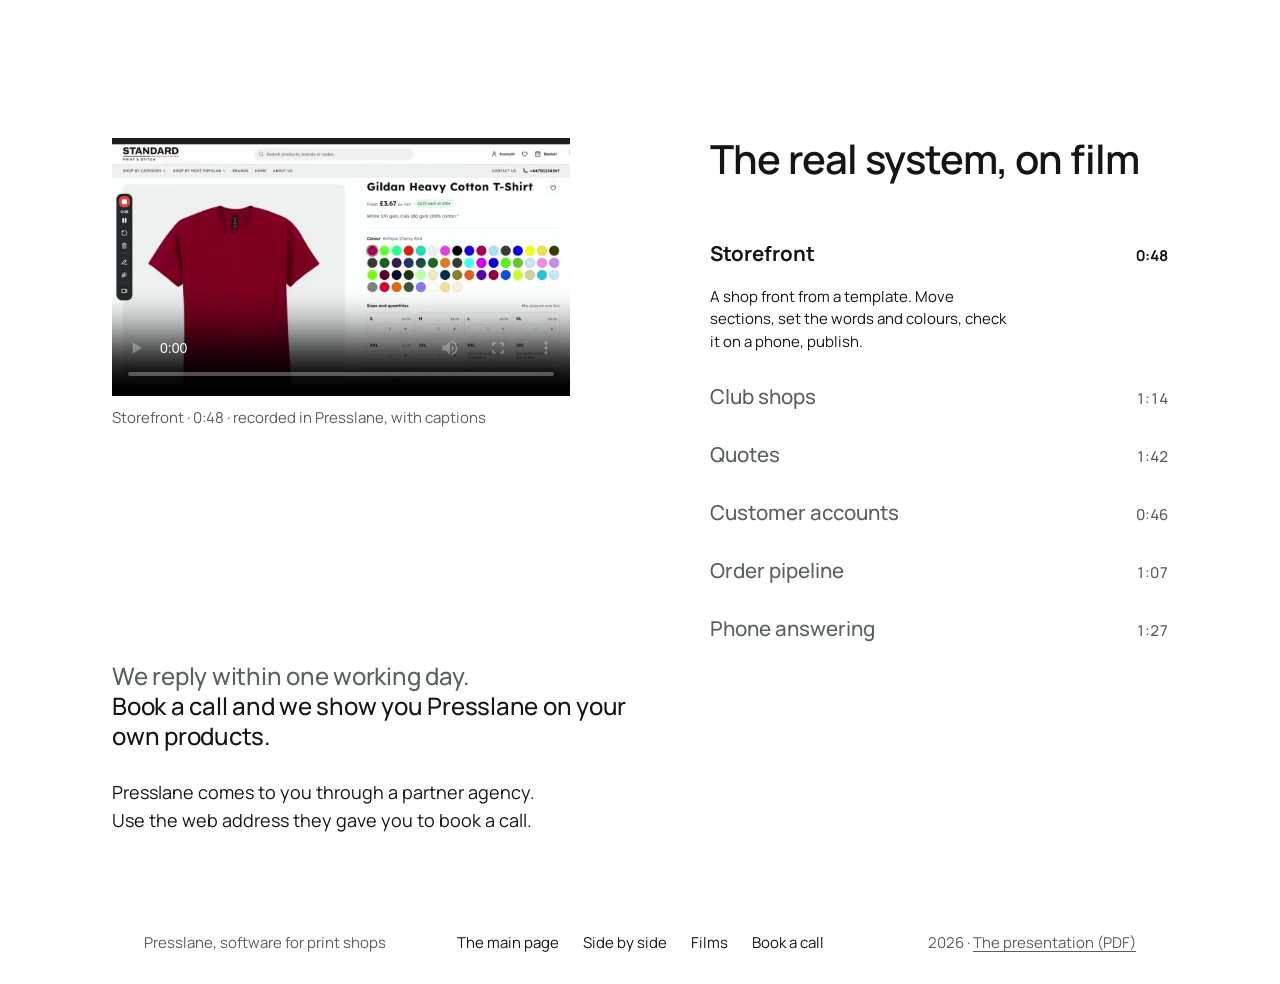
==== commit 08cbb9dc: "Side by side: eTrader is from £199 a month Co-Authored-By: Claude Fable 5.1 <noreply@anthropic.com>" ====
--- a/etrader/index.html
+++ b/etrader/index.html
@@ -259,7 +259,7 @@
         <tr><th scope="col"><span class="sr-only">What</span></th><th scope="col" class="brand">eTrader</th><th scope="col" class="brand">Presslane</th></tr>
       </thead>
       <tbody>
-        <tr><td>A month</td><td>about £199</td><td>£199</td></tr>
+        <tr><td>A month</td><td>from £199</td><td>£199</td></tr>
         <tr><td>To start</td><td>up to £4,000 set-up</td><td class="yes">£0</td></tr>
         <tr><td>Minimum term</td><td>3 months</td><td>3 months</td></tr>
         <tr><td>Quote</td><td>a form that emails you</td><td>a price in minutes, accepted and paid online</td></tr>
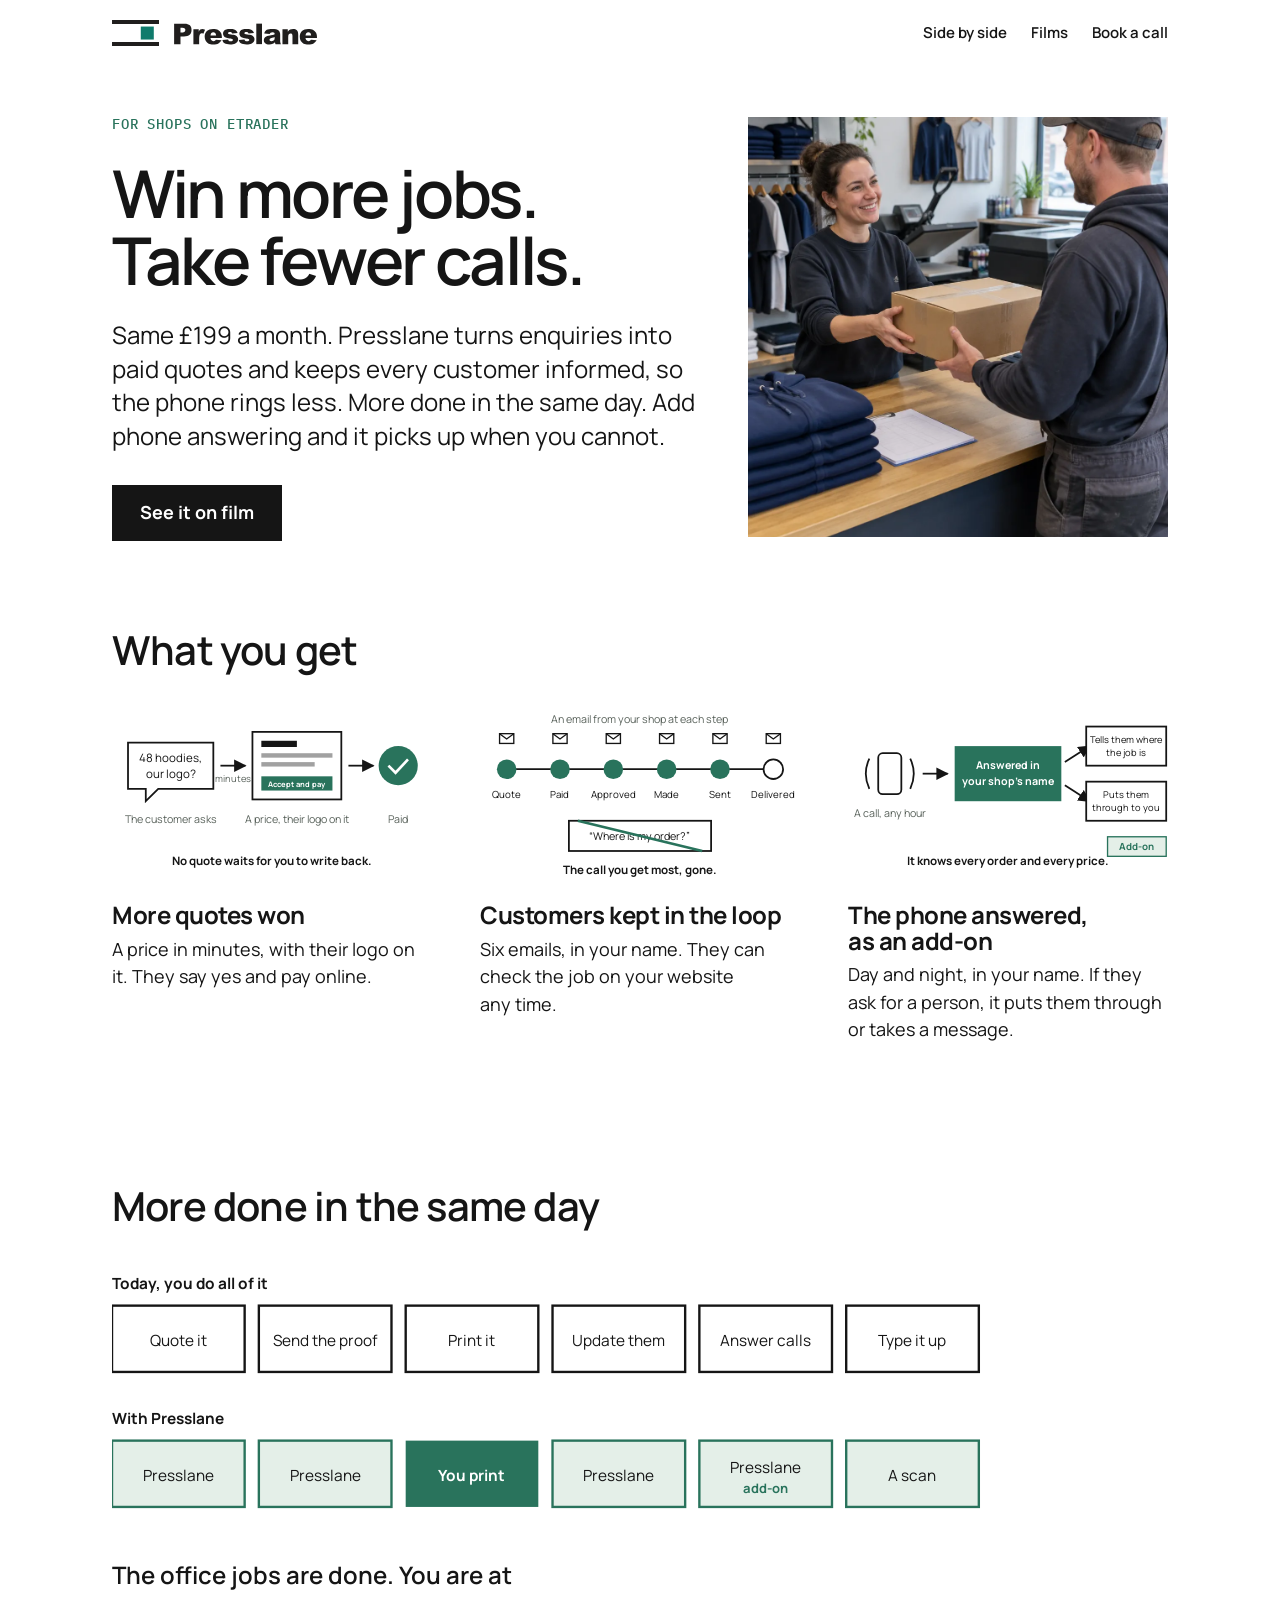
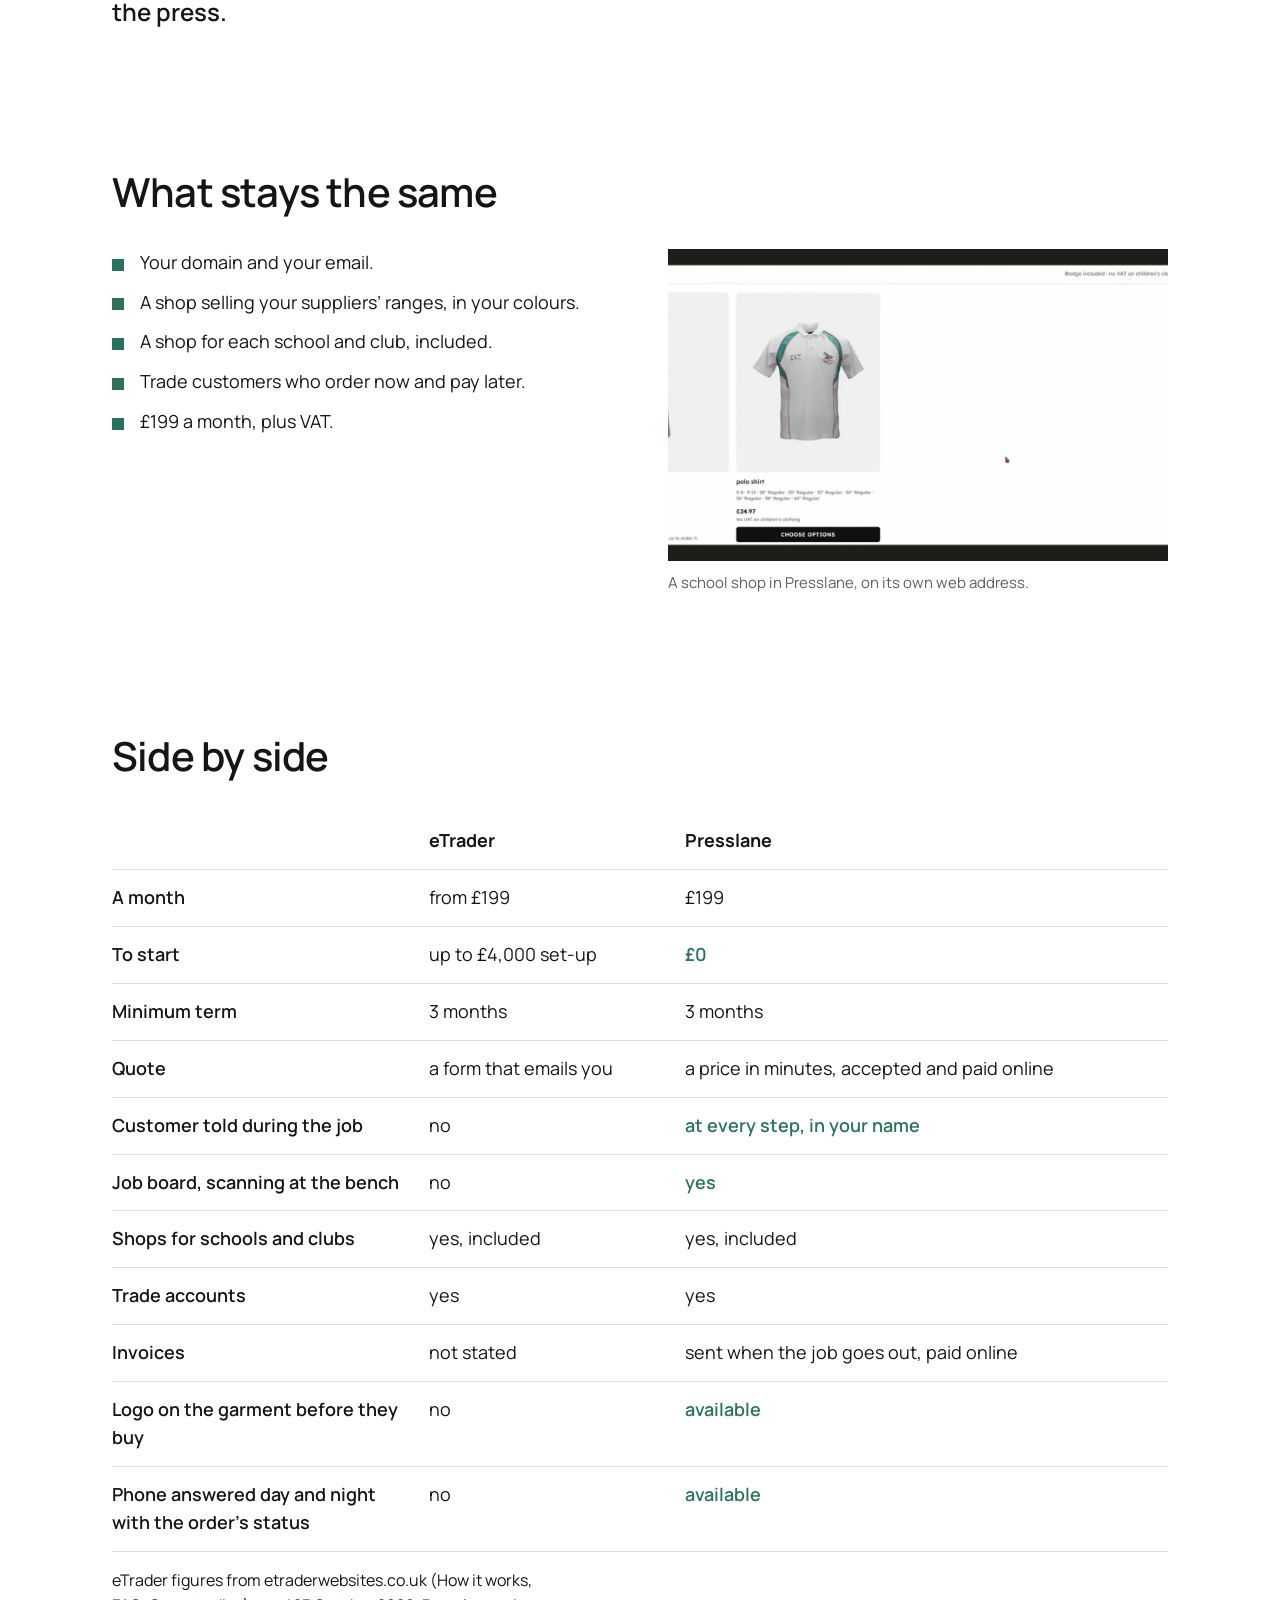
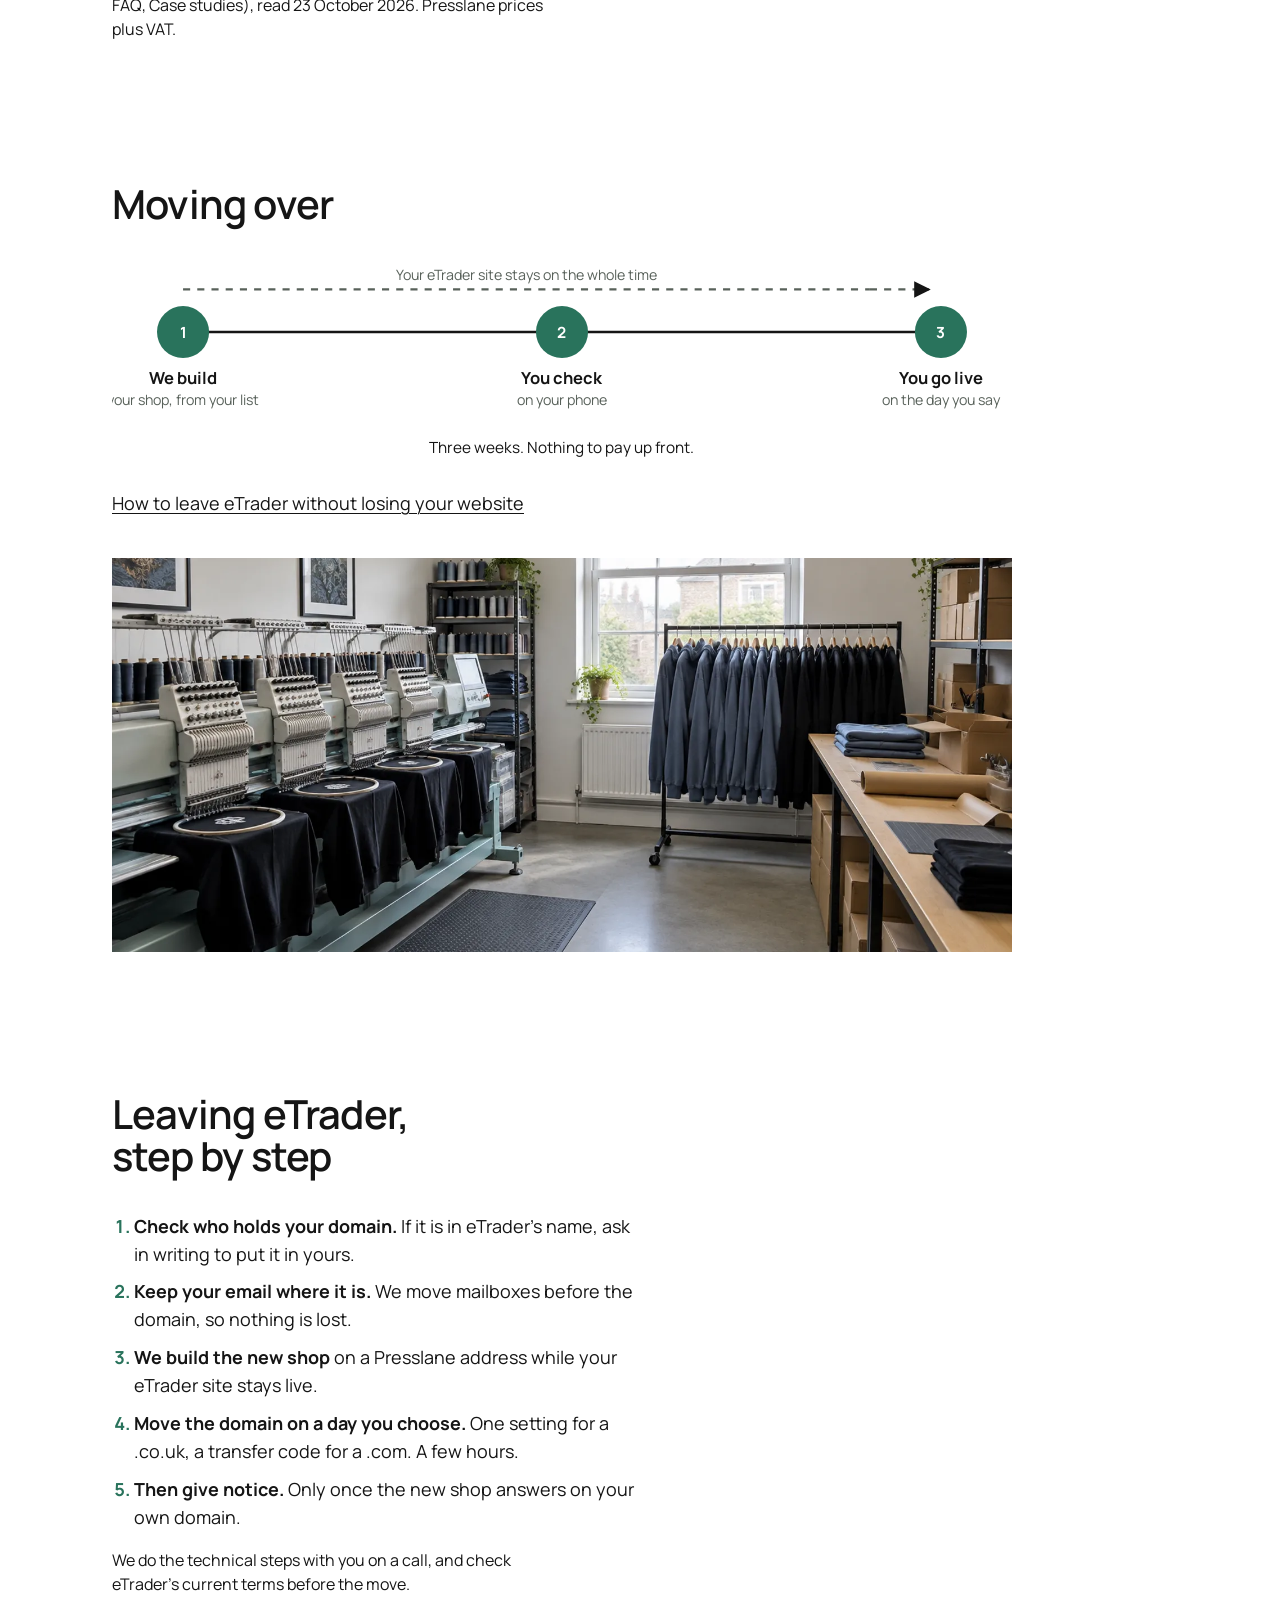
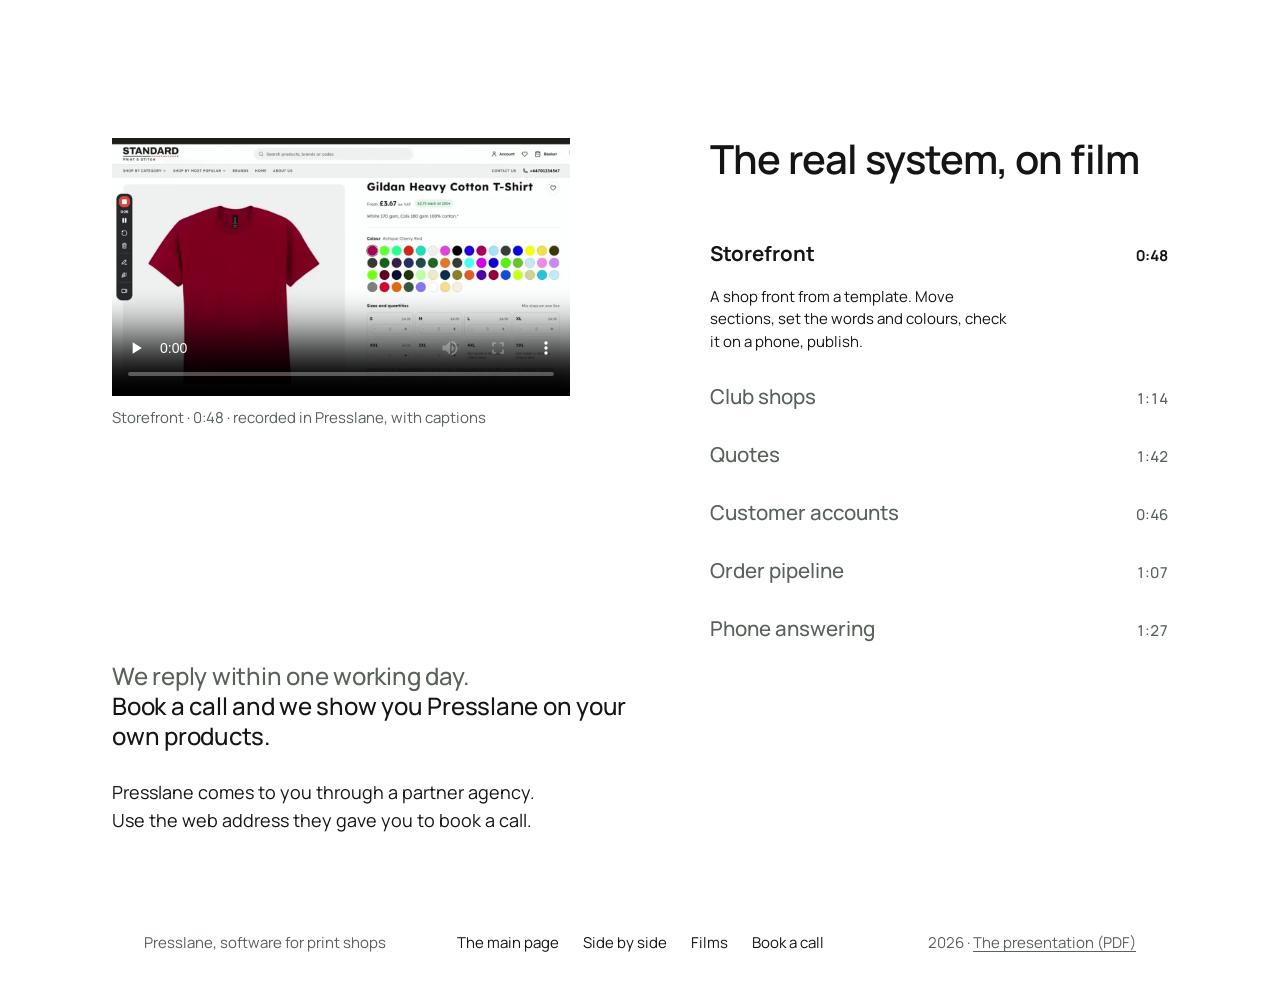
==== commit c7d78b0a: "Films: give the first film a source, and play on every pick The player never had a src, and the scri" ====
--- a/etrader/index.html
+++ b/etrader/index.html
@@ -311,10 +311,10 @@
 
   <section class="films" id="films">
     <div class="player">
-      <video id="filmVideo" controls playsinline preload="none" poster="/assets/system/storefront-setup-poster.webp" width="1920" height="1080">
+      <video id="filmVideo" controls playsinline preload="none" src="/assets/system/storefront-setup.mp4" poster="/assets/system/storefront-setup-poster.webp" width="1920" height="1080">
         <track id="filmTrack" kind="captions" srclang="en" label="English" src="/assets/system/storefront-setup.vtt" default>
       </video>
-      <p class="now" id="filmNow">Storefront · 0:48 · recorded in Presslane, with captions</p>
+      <p class="now" id="filmNow" aria-live="polite">Storefront · 0:48 · recorded in Presslane, with captions</p>
     </div>
     <div class="film-list">
       <h2>The real system, on film</h2>
--- a/styles.css
+++ b/styles.css
@@ -250,7 +250,7 @@
    Films: sticky player, active list
    ========================================================= */
 .films { max-width: 1400px; margin: 0 auto; padding: 0 var(--margin) var(--section); display: grid; grid-template-columns: 5fr 1fr 5fr; column-gap: 24px; }
-.player { position: sticky; top: 12vh; grid-column: 1; }
+.player { position: sticky; top: 12vh; grid-column: 1; align-self: start; }   /* start, not stretch: a grid item as tall as its row has nowhere to stick */
 .player video { width: 100%; aspect-ratio: 16 / 9; background: #0c221d; }
 .player .now { font-size: var(--step-small); color: var(--muted); margin-top: 10px; }
 .film-list { grid-column: 3; }
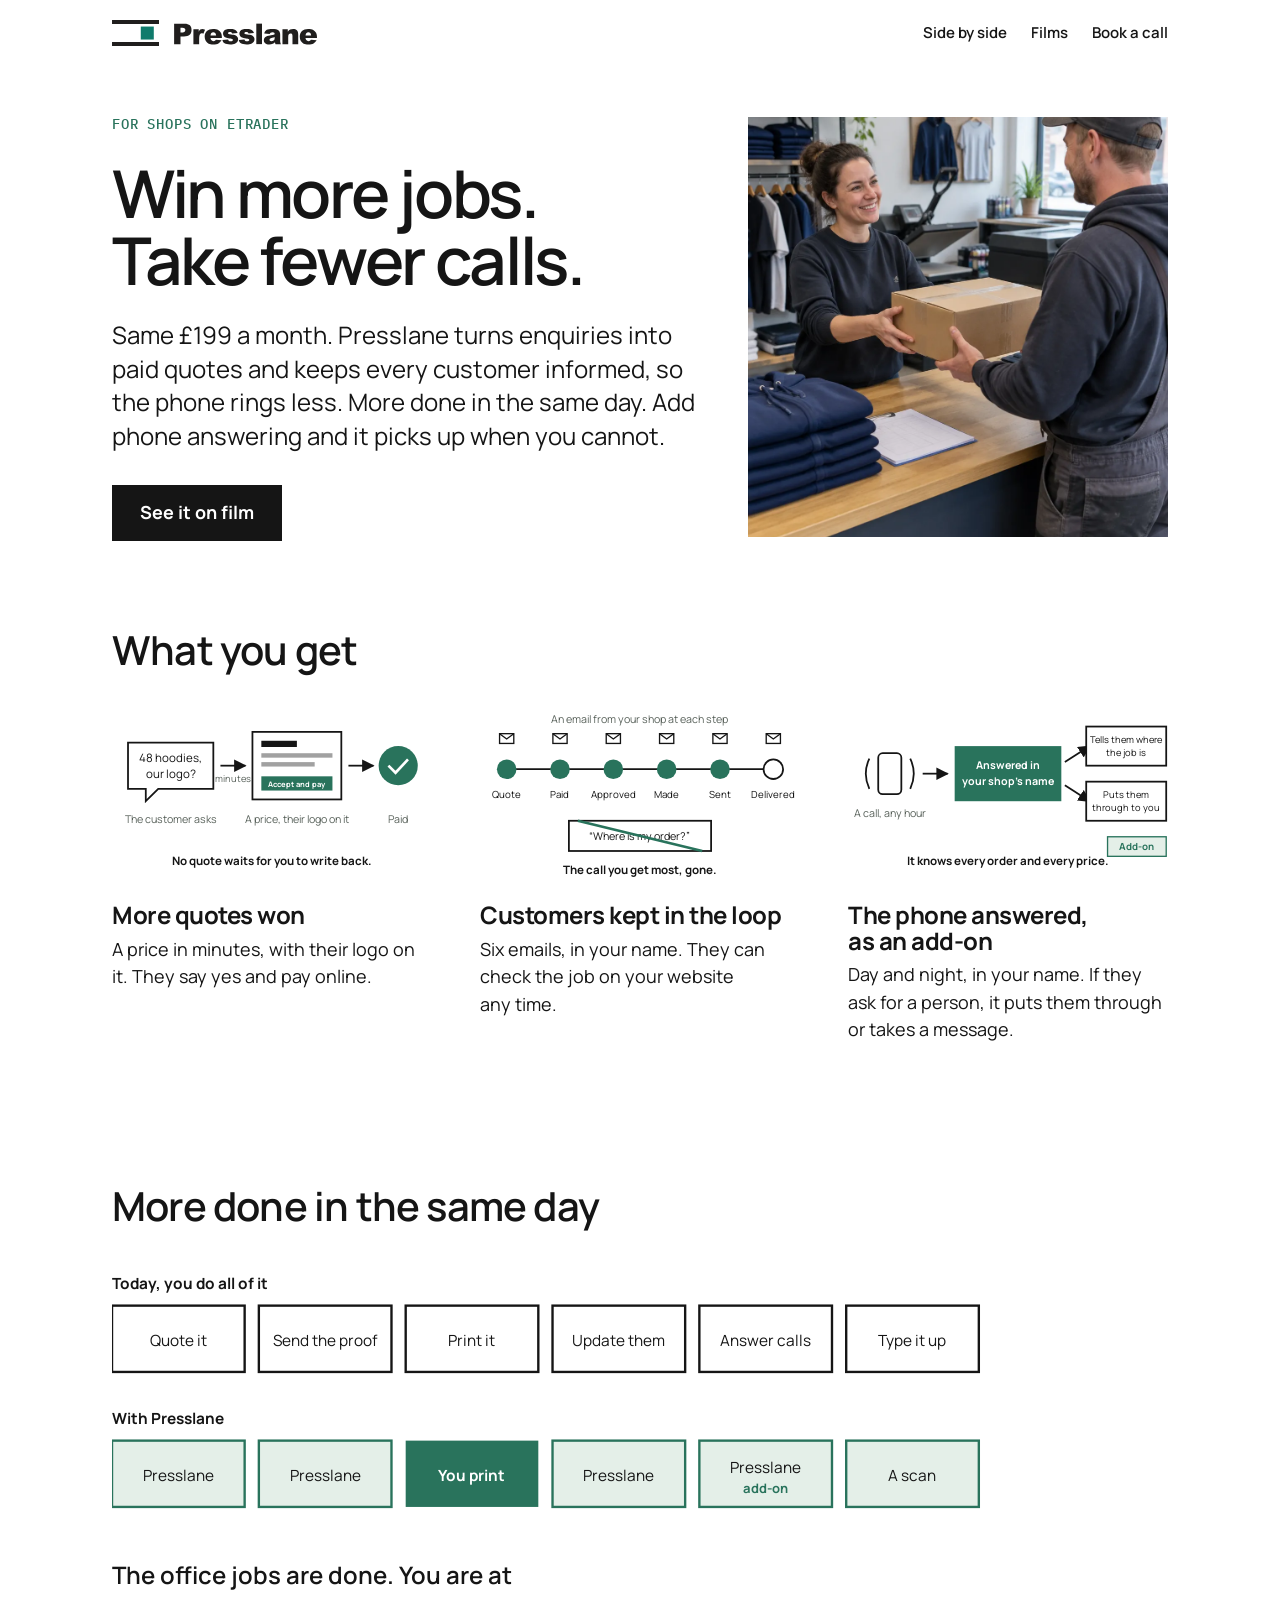
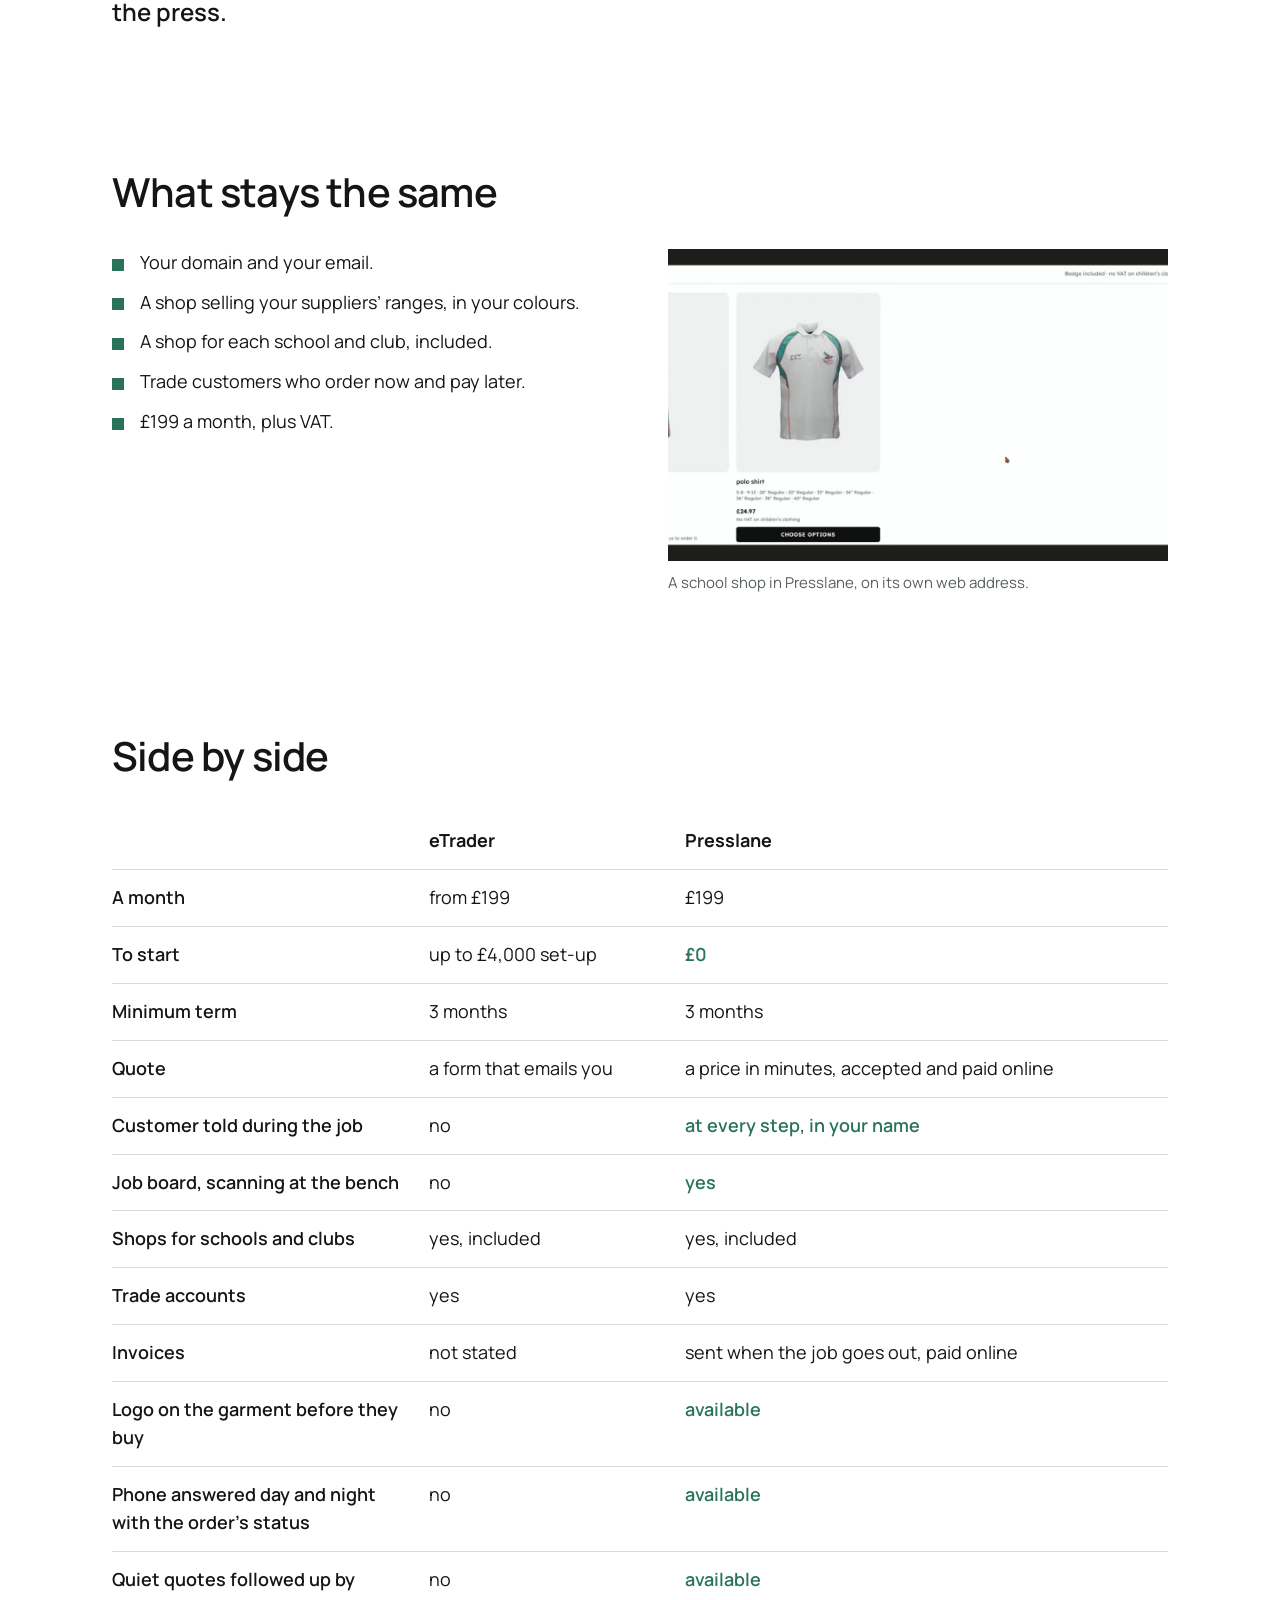
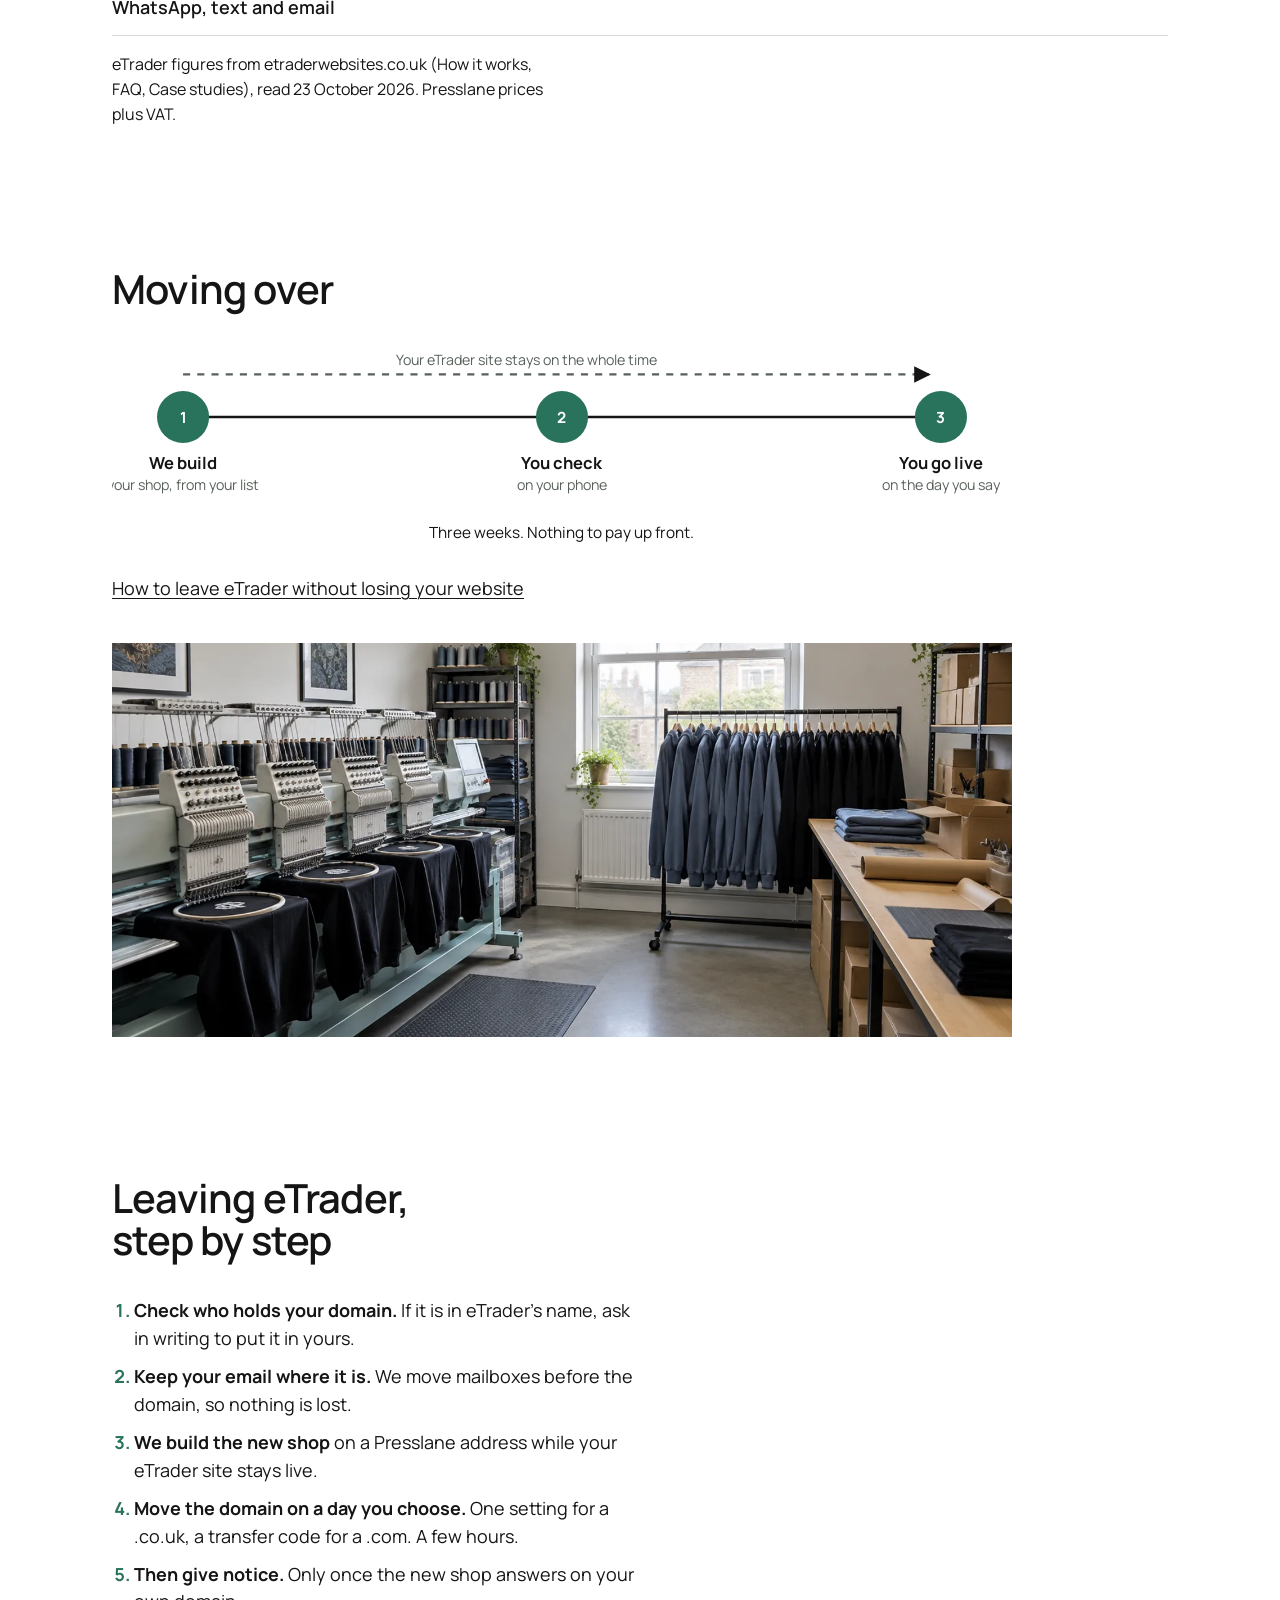
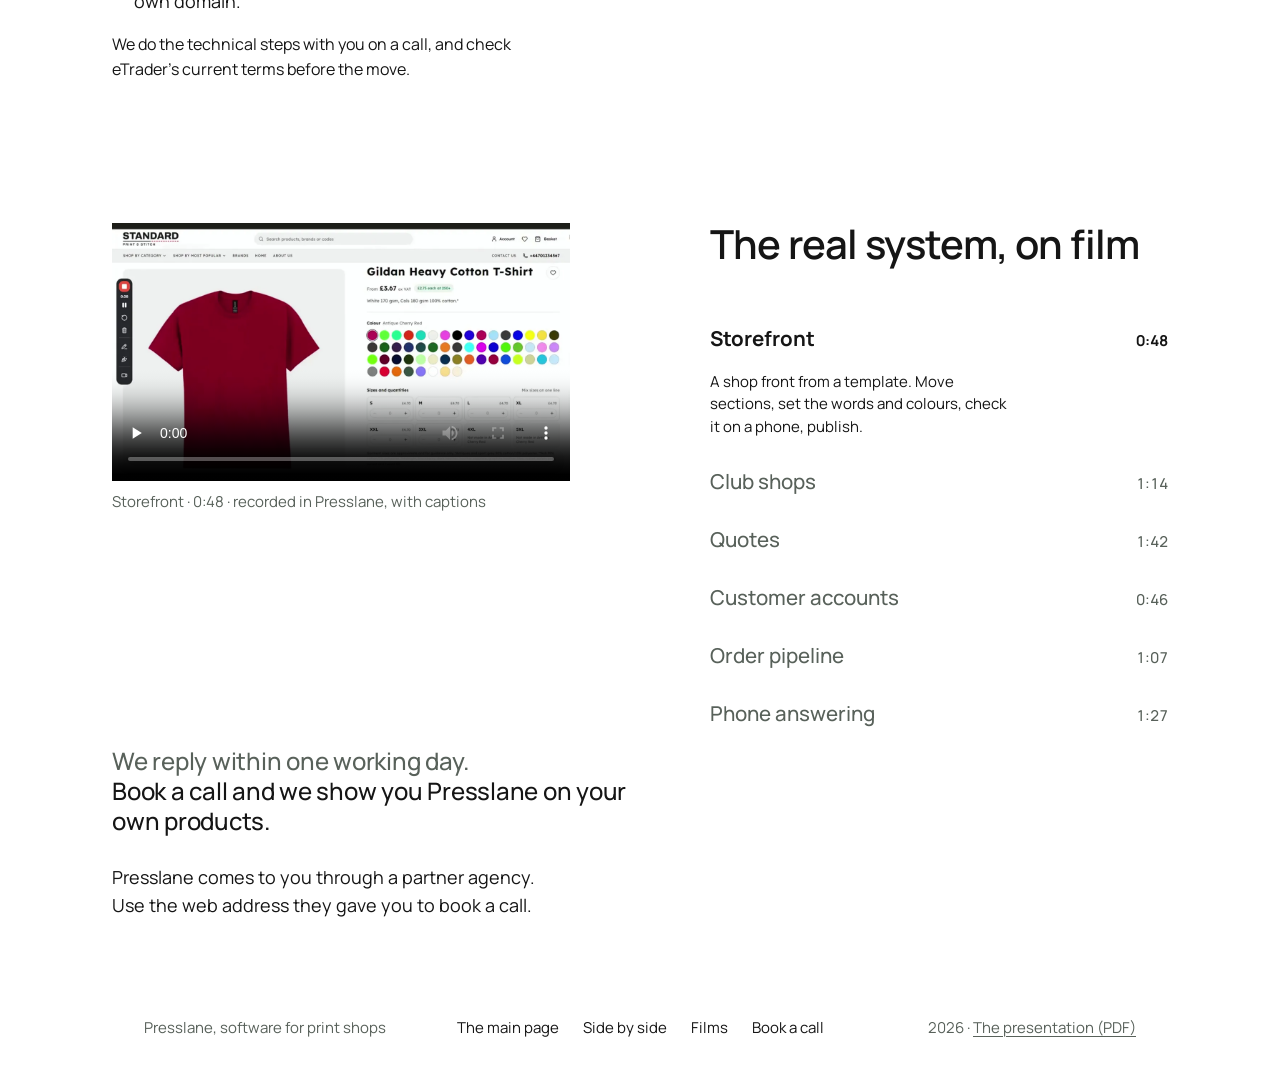
==== commit 2a2fba75: "Quote follow-up: a new add-on at £250 a month When a quote goes quiet it follows up by WhatsApp, tex" ====
--- a/etrader/index.html
+++ b/etrader/index.html
@@ -270,6 +270,7 @@
         <tr><td>Invoices</td><td>not stated</td><td>sent when the job goes out, paid online</td></tr>
         <tr><td>Logo on the garment before they buy</td><td>no</td><td class="yes">available</td></tr>
         <tr><td>Phone answered day and night with the order’s status</td><td>no</td><td class="yes">available</td></tr>
+        <tr><td>Quiet quotes followed up by WhatsApp, text and email</td><td>no</td><td class="yes">available</td></tr>
       </tbody>
     </table>
     <p class="source">eTrader figures from etraderwebsites.co.uk (How it works, FAQ, Case studies), read 23 October 2026. Presslane prices plus VAT.</p>
